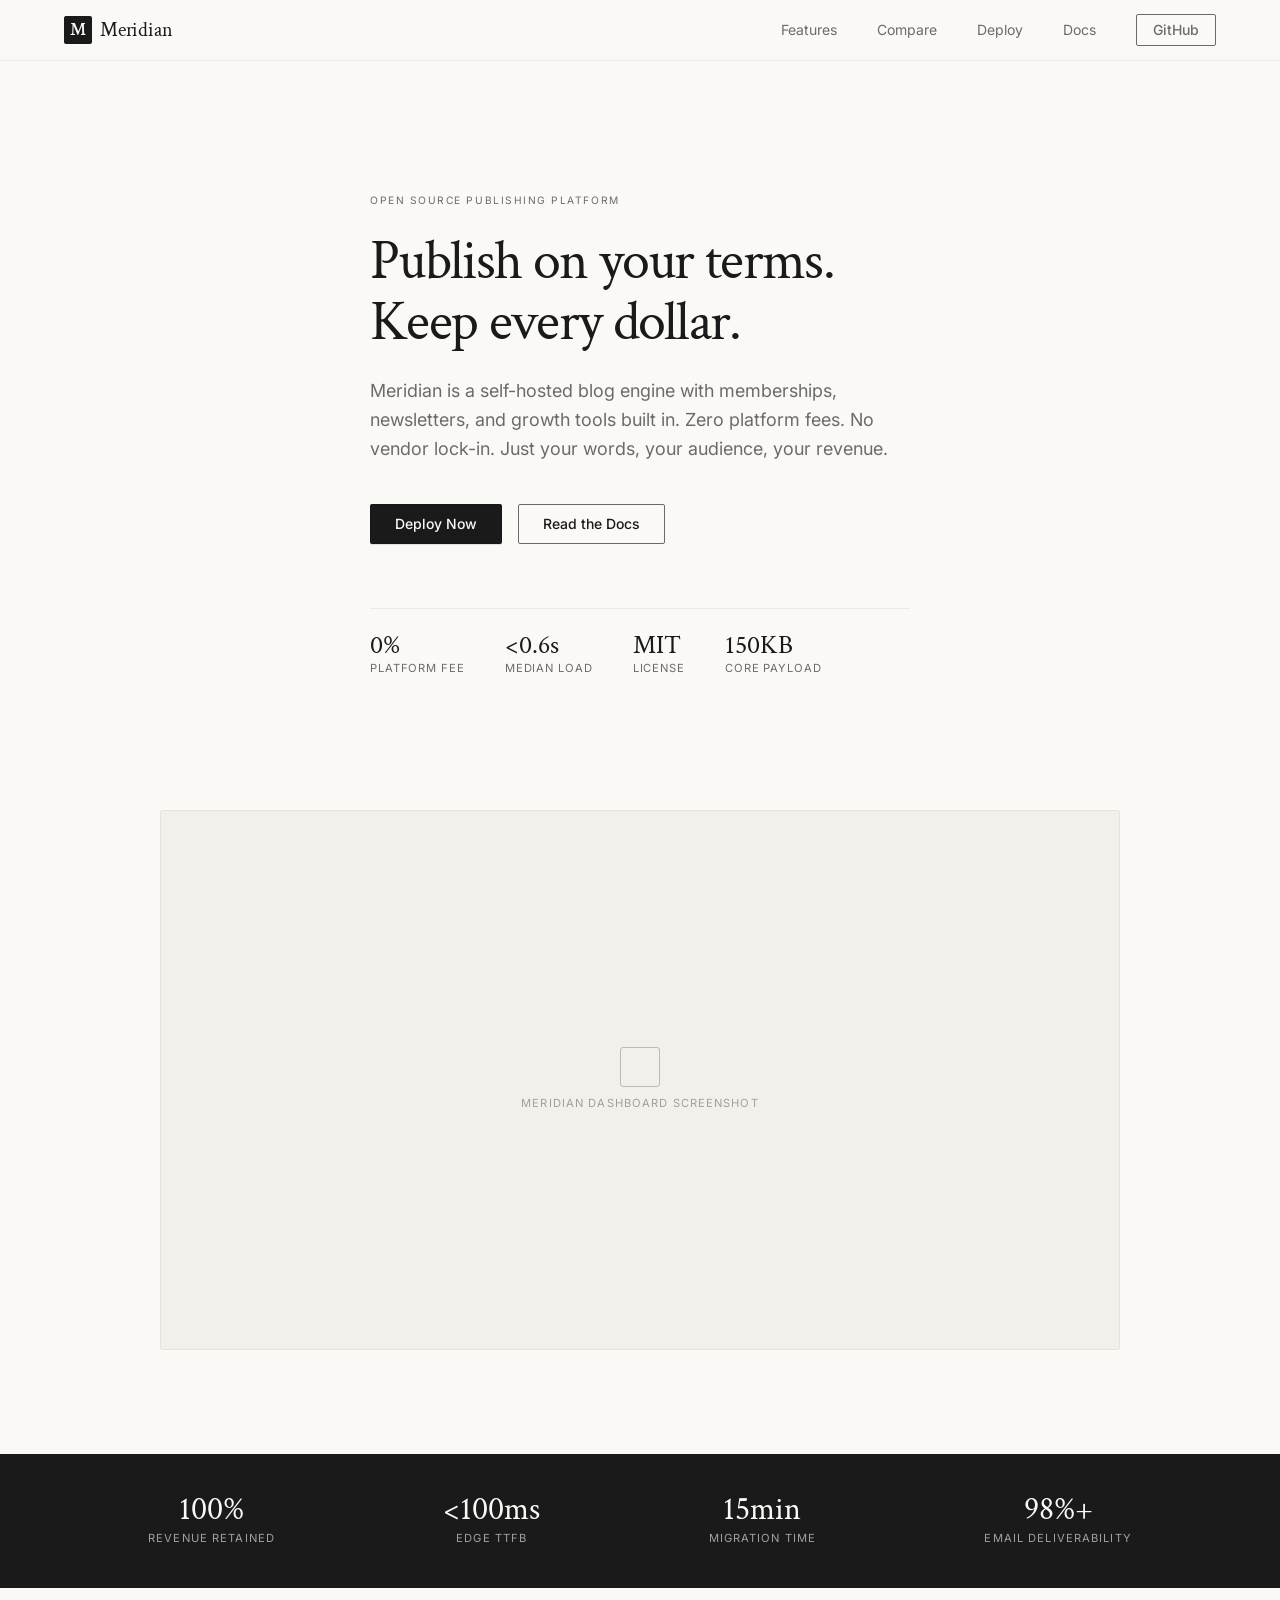
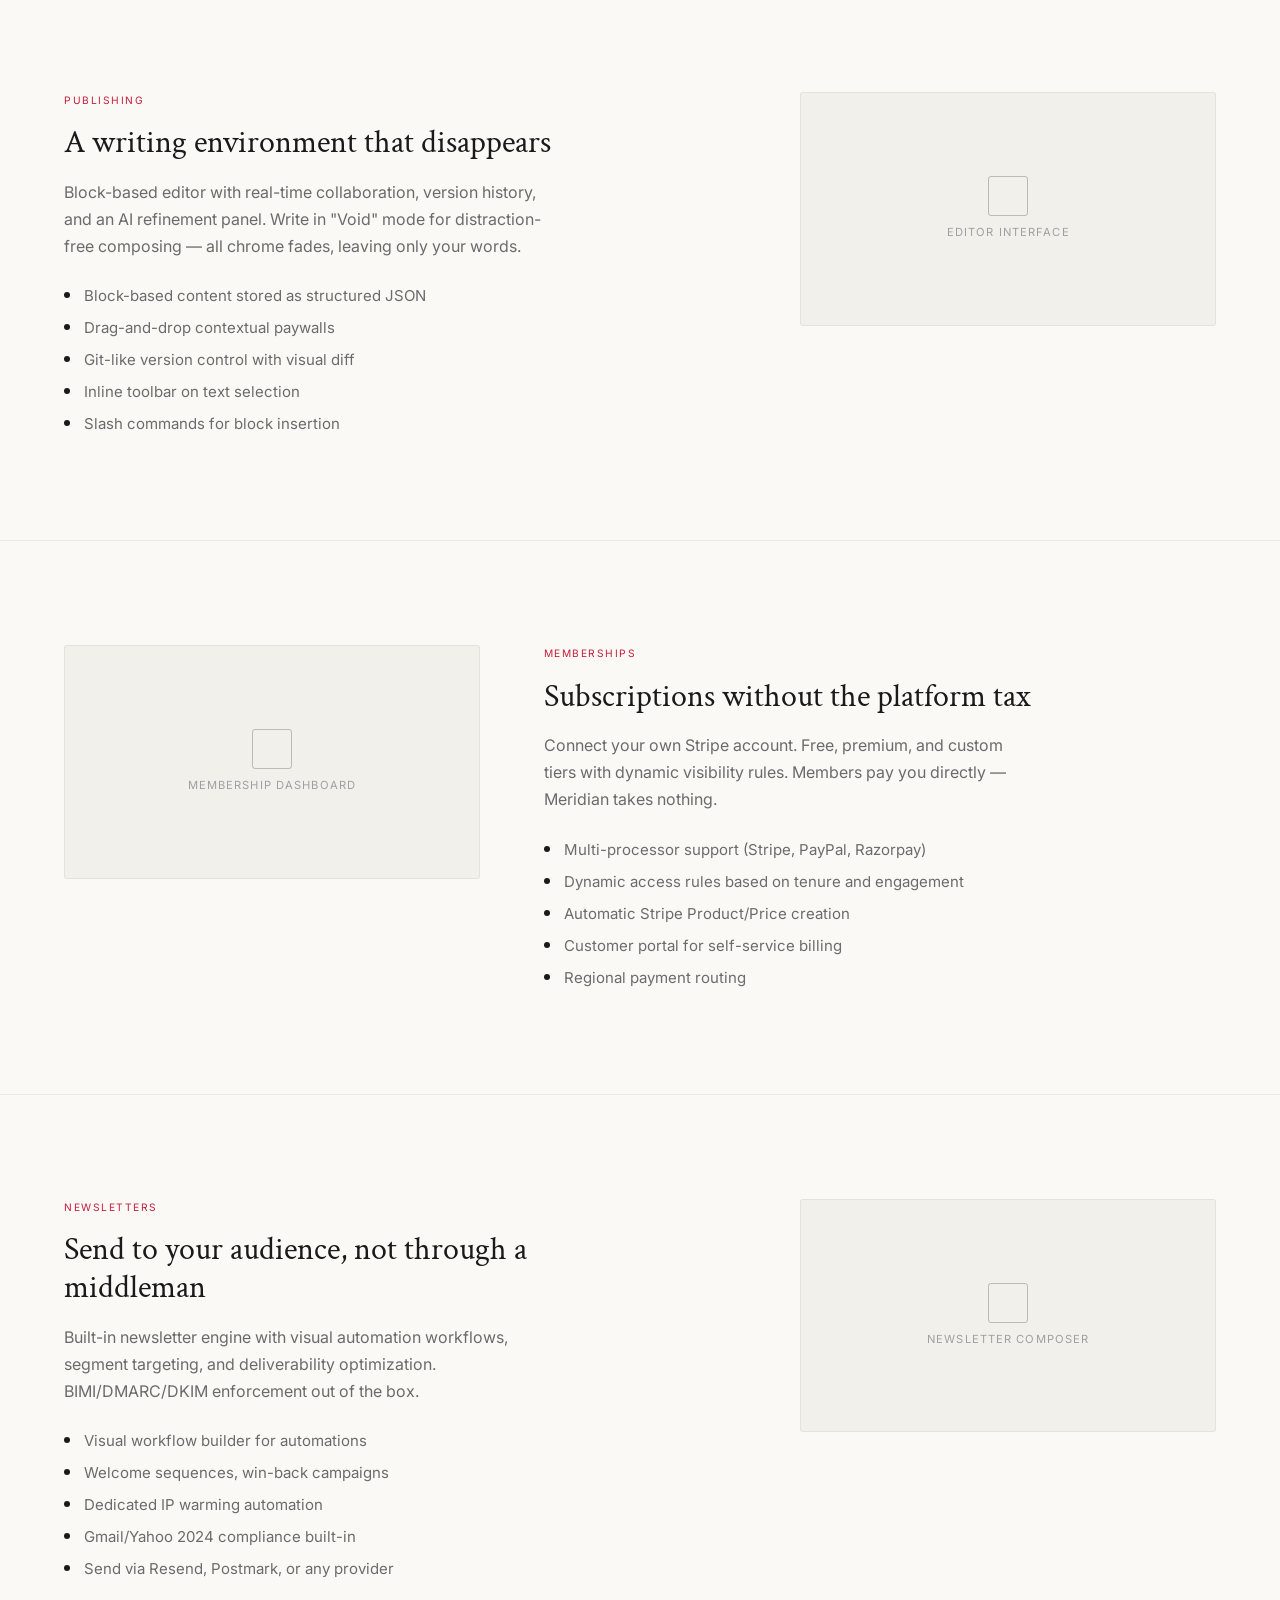
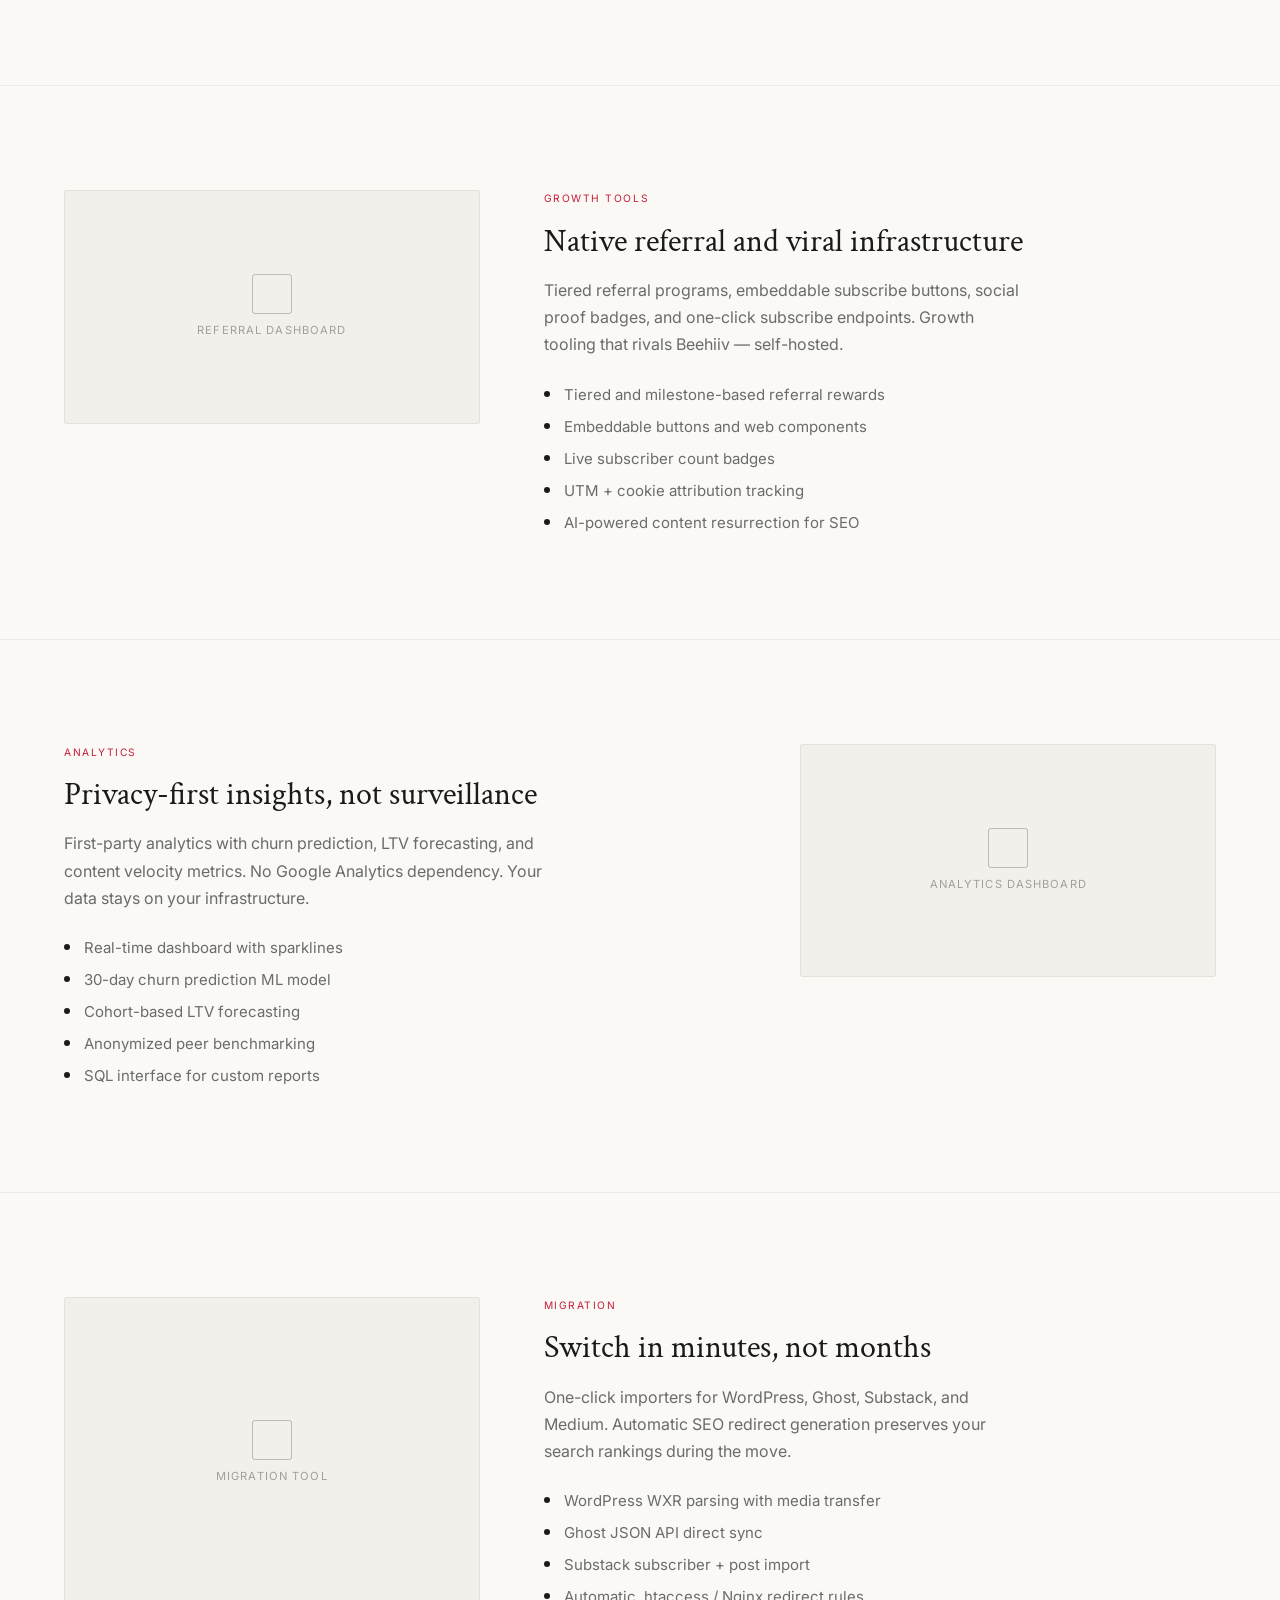
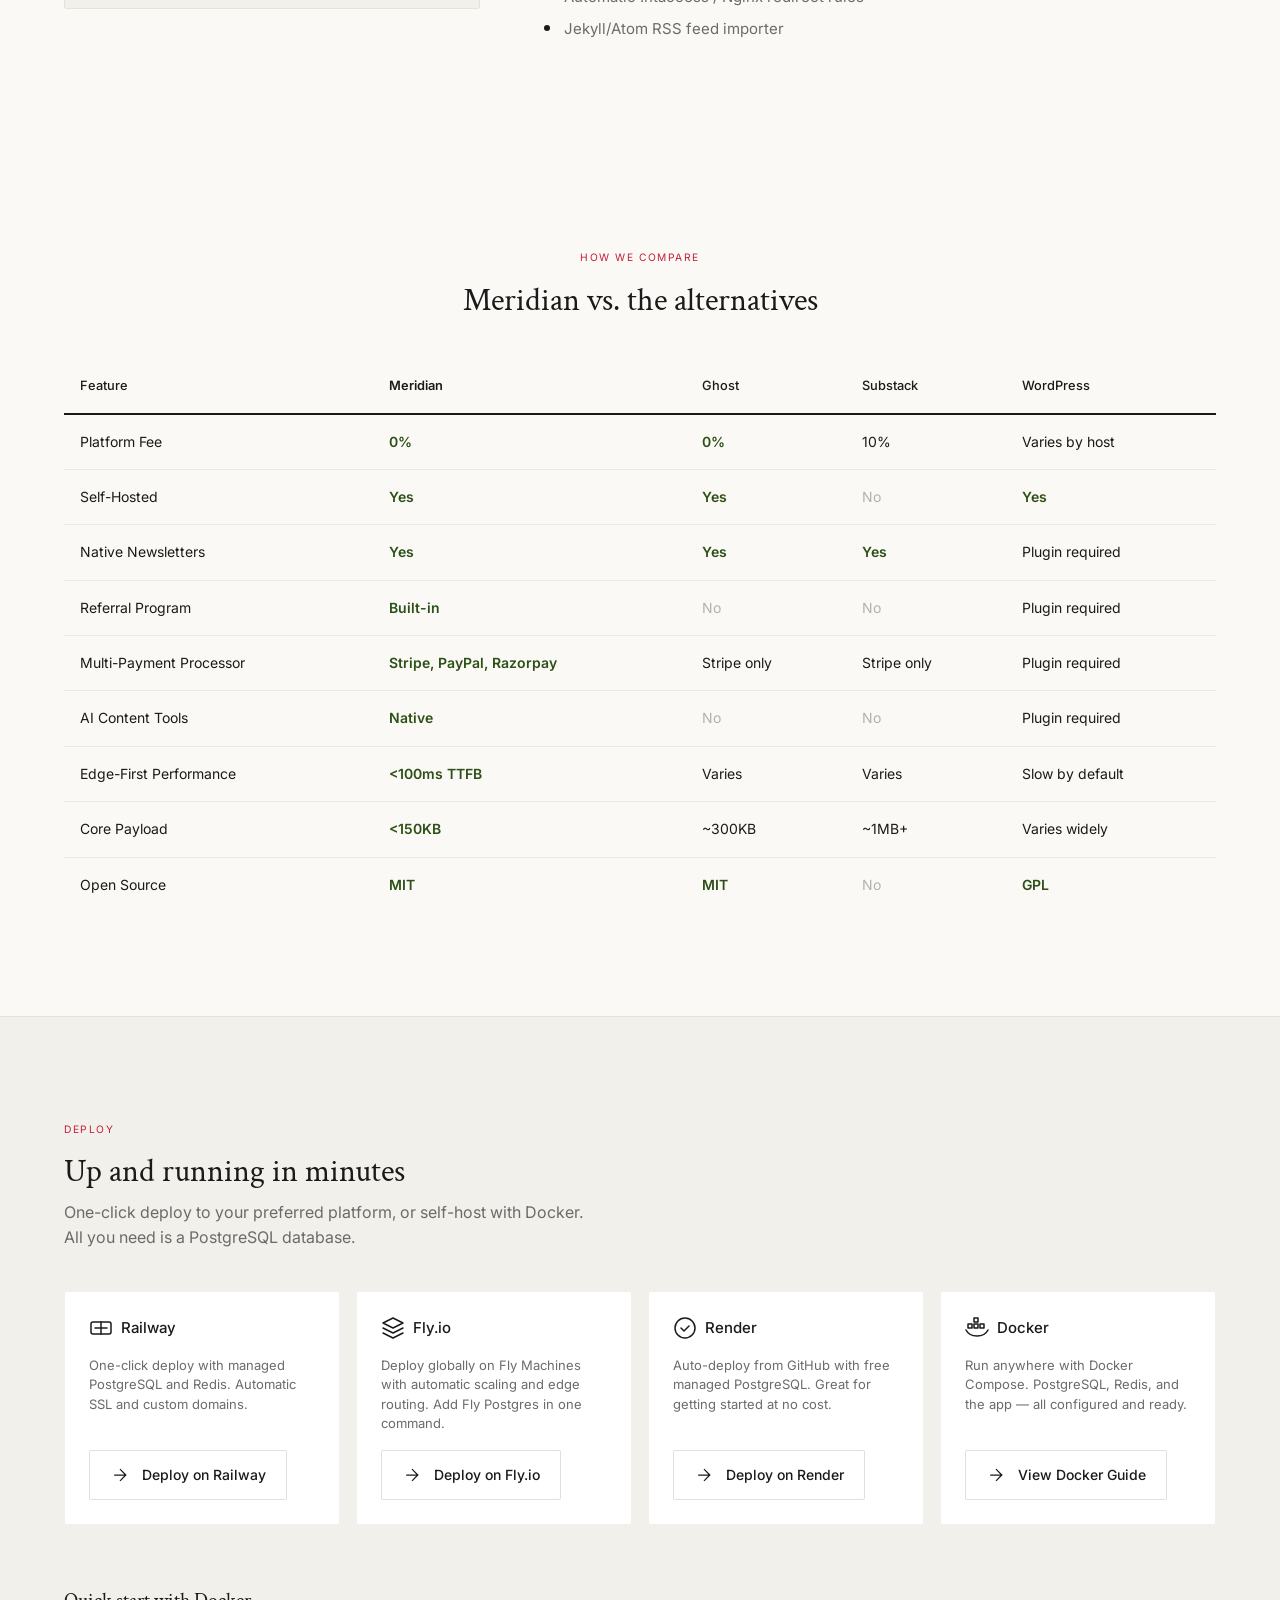
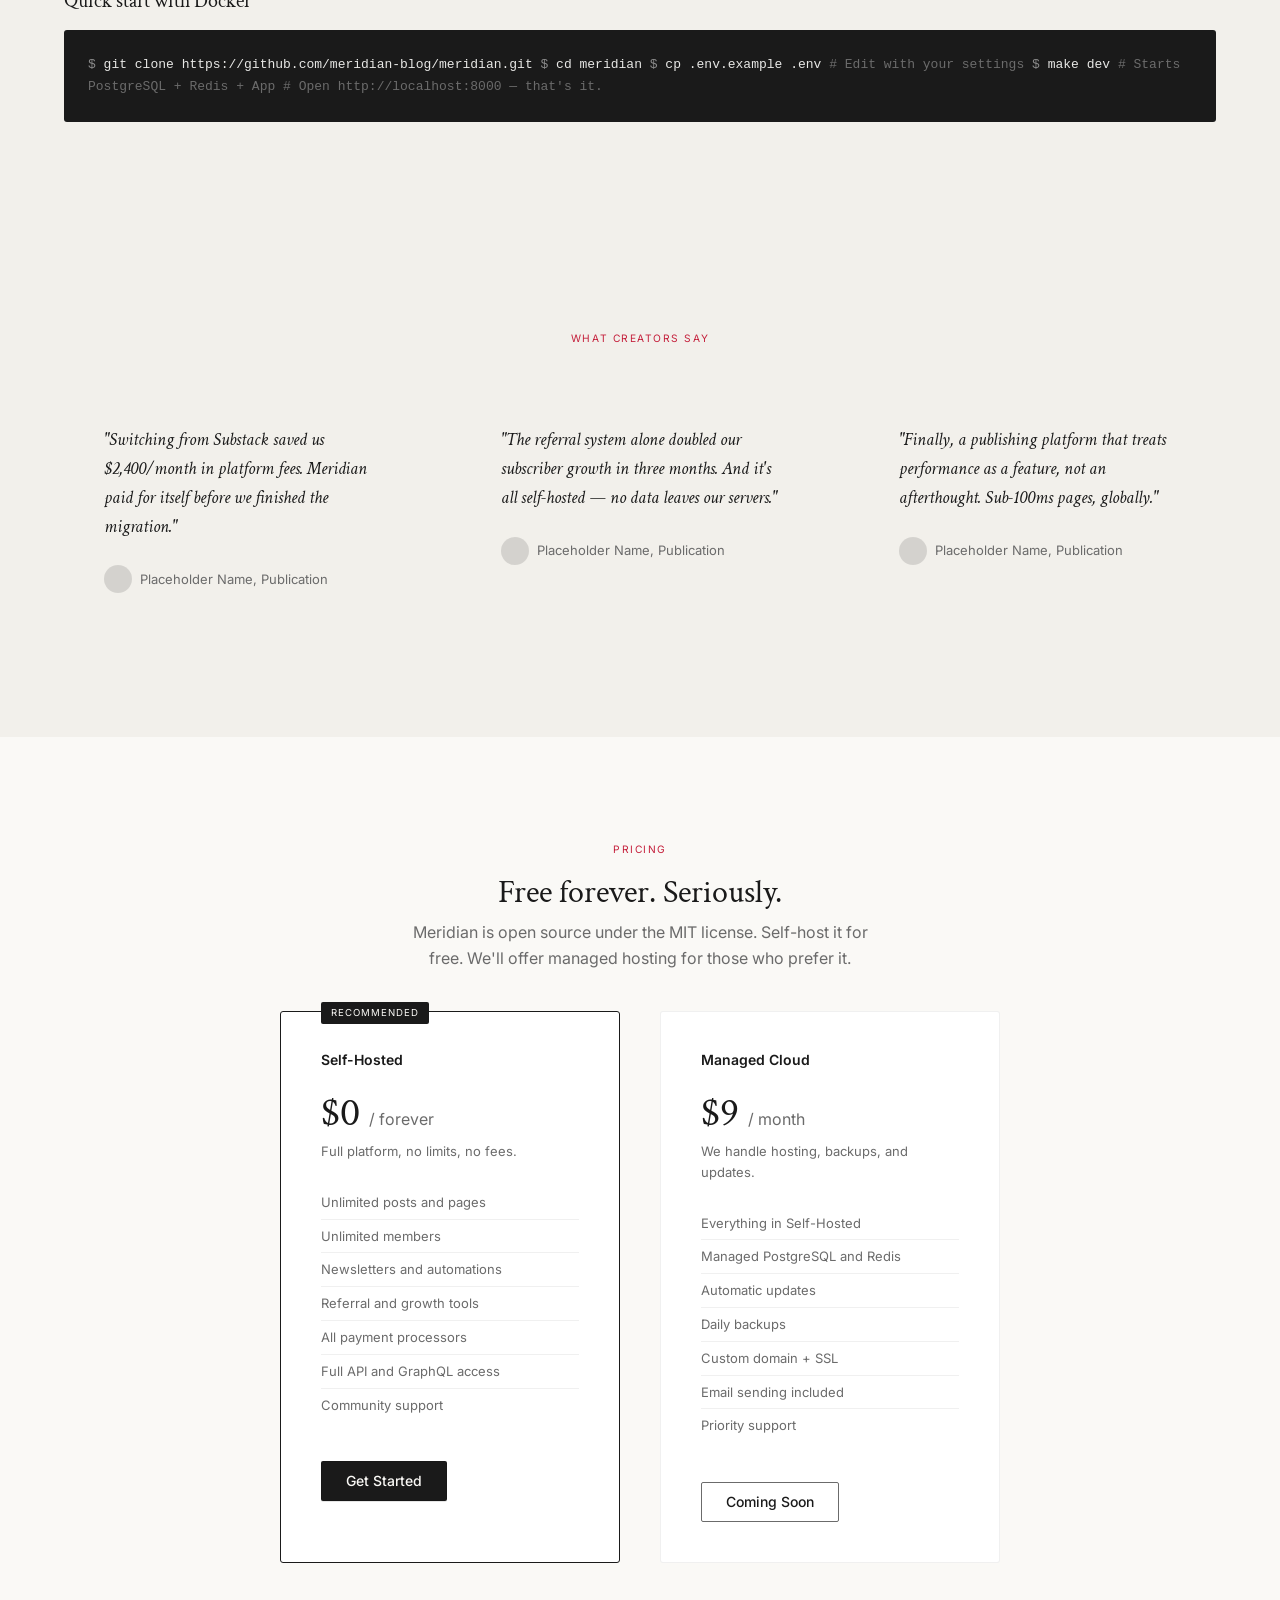
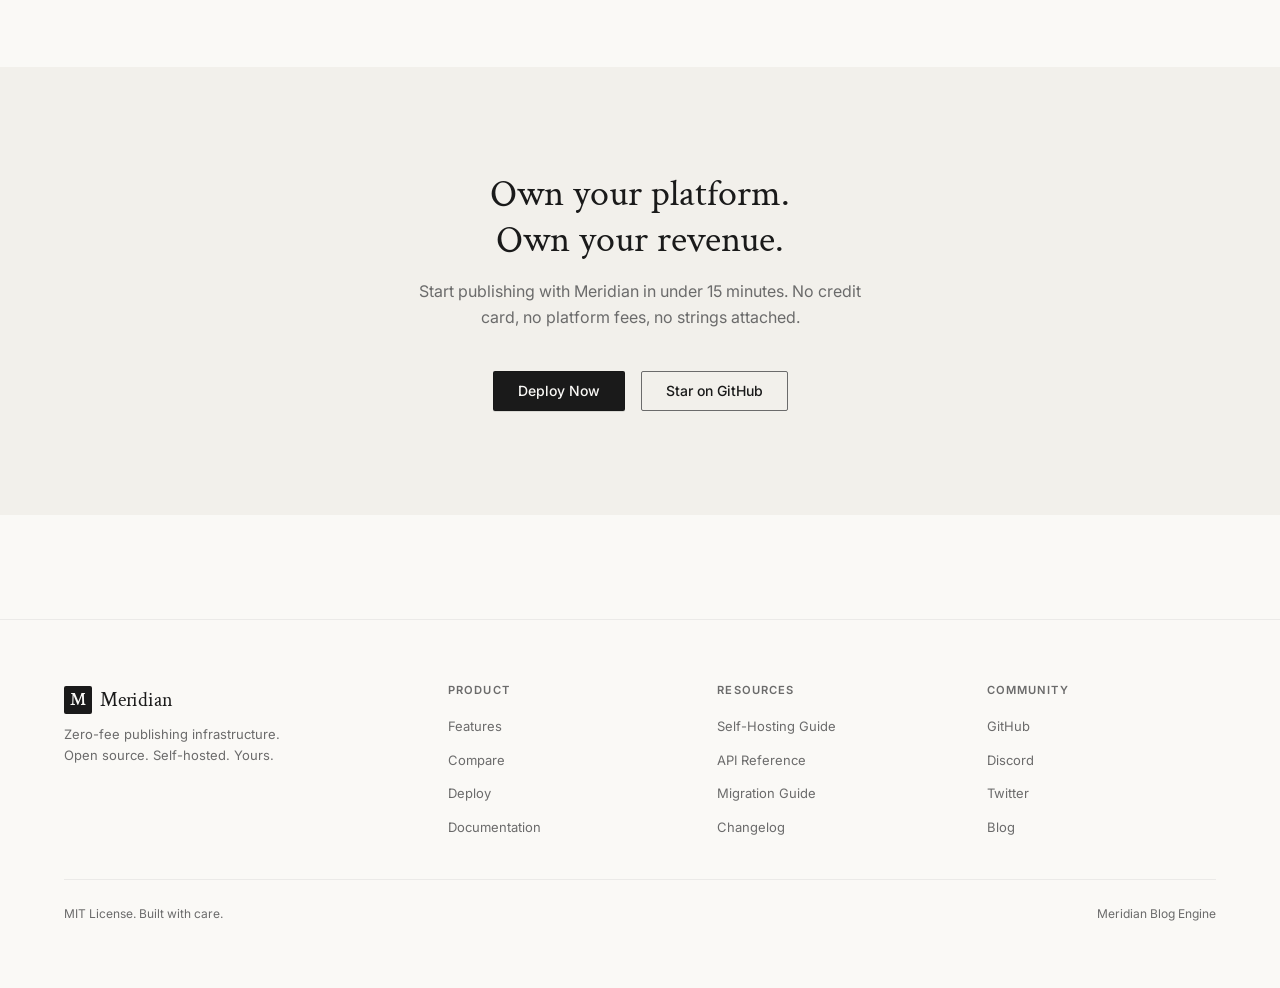
==== index.html @ 90ebc2e5 "Initial commit — Meridian website Landing page, feature showcase, deploy buttons, comparison table, " ====
<!DOCTYPE html>
<html lang="en">
<head>
  <meta charset="UTF-8">
  <meta name="viewport" content="width=device-width, initial-scale=1.0">
  <title>Meridian — Zero-Fee Publishing Platform</title>
  <meta name="description" content="Self-hosted, zero-platform-fee publishing infrastructure. Own your content, own your audience, keep 100% of your revenue.">

  <!-- Fonts -->
  <link rel="preconnect" href="https://fonts.googleapis.com">
  <link rel="preconnect" href="https://fonts.gstatic.com" crossorigin>
  <link href="https://fonts.googleapis.com/css2?family=Crimson+Text:ital,wght@0,400;0,600;1,400&family=Inter:wght@400;500;600&display=swap" rel="stylesheet">

  <link rel="stylesheet" href="style.css">

  <!-- Favicon -->
  <link rel="icon" href="favicon.svg" type="image/svg+xml">
</head>
<body>

  <!-- ===== Navigation ===== -->
  <nav class="nav" role="navigation" aria-label="Main navigation">
    <div class="nav-inner">
      <a href="index.html" class="nav-logo"><span class="nav-logo-mark">M</span> Meridian</a>
      <ul class="nav-links" id="navLinks">
        <li><a href="#features">Features</a></li>
        <li><a href="#comparison">Compare</a></li>
        <li><a href="#deploy">Deploy</a></li>
        <li><a href="docs.html">Docs</a></li>
        <li><a href="https://github.com/meridian-blog/meridian" class="btn btn-secondary" style="padding:8px 16px;">GitHub</a></li>
      </ul>
      <button class="nav-mobile-toggle" id="mobileToggle" aria-label="Toggle menu">
        <span></span>
        <span></span>
        <span></span>
      </button>
    </div>
  </nav>

  <!-- ===== Hero ===== -->
  <section class="hero">
    <div class="container">
      <div class="hero-content">
        <p class="hero-label">Open Source Publishing Platform</p>
        <h1 class="hero-title">Publish on your terms.<br>Keep every dollar.</h1>
        <p class="hero-subtitle">
          Meridian is a self-hosted blog engine with memberships, newsletters, and growth tools built in. Zero platform fees. No vendor lock-in. Just your words, your audience, your revenue.
        </p>
        <div class="hero-actions">
          <a href="#deploy" class="btn btn-primary">Deploy Now</a>
          <a href="docs.html" class="btn btn-secondary">Read the Docs</a>
        </div>
        <div class="hero-meta">
          <div class="hero-meta-item">
            <span class="hero-meta-value">0%</span>
            <span class="hero-meta-label">Platform Fee</span>
          </div>
          <div class="hero-meta-item">
            <span class="hero-meta-value">&lt;0.6s</span>
            <span class="hero-meta-label">Median Load</span>
          </div>
          <div class="hero-meta-item">
            <span class="hero-meta-value">MIT</span>
            <span class="hero-meta-label">License</span>
          </div>
          <div class="hero-meta-item">
            <span class="hero-meta-value">150KB</span>
            <span class="hero-meta-label">Core Payload</span>
          </div>
        </div>
      </div>
    </div>
  </section>

  <!-- ===== Screenshot / Preview ===== -->
  <section class="section" style="padding-top:0;">
    <div class="container">
      <div class="image-placeholder" data-label="Meridian Dashboard Screenshot" style="max-width:960px;margin:0 auto;aspect-ratio:16/9;border-radius:3px;"></div>
    </div>
  </section>

  <!-- ===== Stats Bar ===== -->
  <section class="stats-bar">
    <div class="container">
      <div class="stats-grid">
        <div class="stat-item">
          <span class="stat-value">100%</span>
          <span class="stat-label">Revenue Retained</span>
        </div>
        <div class="stat-item">
          <span class="stat-value">&lt;100ms</span>
          <span class="stat-label">Edge TTFB</span>
        </div>
        <div class="stat-item">
          <span class="stat-value">15min</span>
          <span class="stat-label">Migration Time</span>
        </div>
        <div class="stat-item">
          <span class="stat-value">98%+</span>
          <span class="stat-label">Email Deliverability</span>
        </div>
      </div>
    </div>
  </section>

  <!-- ===== Features ===== -->
  <section id="features">

    <!-- Feature 1: Publishing -->
    <div class="feature-block">
      <div class="container grid-golden">
        <div>
          <p class="feature-label">Publishing</p>
          <h2 class="feature-title">A writing environment that disappears</h2>
          <p class="feature-desc">
            Block-based editor with real-time collaboration, version history, and an AI refinement panel. Write in "Void" mode for distraction-free composing — all chrome fades, leaving only your words.
          </p>
          <ul class="feature-list">
            <li>Block-based content stored as structured JSON</li>
            <li>Drag-and-drop contextual paywalls</li>
            <li>Git-like version control with visual diff</li>
            <li>Inline toolbar on text selection</li>
            <li>Slash commands for block insertion</li>
          </ul>
        </div>
        <div class="image-placeholder" data-label="Editor Interface"></div>
      </div>
    </div>

    <!-- Feature 2: Memberships -->
    <div class="feature-block">
      <div class="container grid-golden-reverse">
        <div class="image-placeholder" data-label="Membership Dashboard"></div>
        <div>
          <p class="feature-label">Memberships</p>
          <h2 class="feature-title">Subscriptions without the platform tax</h2>
          <p class="feature-desc">
            Connect your own Stripe account. Free, premium, and custom tiers with dynamic visibility rules. Members pay you directly — Meridian takes nothing.
          </p>
          <ul class="feature-list">
            <li>Multi-processor support (Stripe, PayPal, Razorpay)</li>
            <li>Dynamic access rules based on tenure and engagement</li>
            <li>Automatic Stripe Product/Price creation</li>
            <li>Customer portal for self-service billing</li>
            <li>Regional payment routing</li>
          </ul>
        </div>
      </div>
    </div>

    <!-- Feature 3: Newsletters -->
    <div class="feature-block">
      <div class="container grid-golden">
        <div>
          <p class="feature-label">Newsletters</p>
          <h2 class="feature-title">Send to your audience, not through a middleman</h2>
          <p class="feature-desc">
            Built-in newsletter engine with visual automation workflows, segment targeting, and deliverability optimization. BIMI/DMARC/DKIM enforcement out of the box.
          </p>
          <ul class="feature-list">
            <li>Visual workflow builder for automations</li>
            <li>Welcome sequences, win-back campaigns</li>
            <li>Dedicated IP warming automation</li>
            <li>Gmail/Yahoo 2024 compliance built-in</li>
            <li>Send via Resend, Postmark, or any provider</li>
          </ul>
        </div>
        <div class="image-placeholder" data-label="Newsletter Composer"></div>
      </div>
    </div>

    <!-- Feature 4: Growth -->
    <div class="feature-block">
      <div class="container grid-golden-reverse">
        <div class="image-placeholder" data-label="Referral Dashboard"></div>
        <div>
          <p class="feature-label">Growth Tools</p>
          <h2 class="feature-title">Native referral and viral infrastructure</h2>
          <p class="feature-desc">
            Tiered referral programs, embeddable subscribe buttons, social proof badges, and one-click subscribe endpoints. Growth tooling that rivals Beehiiv — self-hosted.
          </p>
          <ul class="feature-list">
            <li>Tiered and milestone-based referral rewards</li>
            <li>Embeddable buttons and web components</li>
            <li>Live subscriber count badges</li>
            <li>UTM + cookie attribution tracking</li>
            <li>AI-powered content resurrection for SEO</li>
          </ul>
        </div>
      </div>
    </div>

    <!-- Feature 5: Analytics -->
    <div class="feature-block">
      <div class="container grid-golden">
        <div>
          <p class="feature-label">Analytics</p>
          <h2 class="feature-title">Privacy-first insights, not surveillance</h2>
          <p class="feature-desc">
            First-party analytics with churn prediction, LTV forecasting, and content velocity metrics. No Google Analytics dependency. Your data stays on your infrastructure.
          </p>
          <ul class="feature-list">
            <li>Real-time dashboard with sparklines</li>
            <li>30-day churn prediction ML model</li>
            <li>Cohort-based LTV forecasting</li>
            <li>Anonymized peer benchmarking</li>
            <li>SQL interface for custom reports</li>
          </ul>
        </div>
        <div class="image-placeholder" data-label="Analytics Dashboard"></div>
      </div>
    </div>

    <!-- Feature 6: Migration -->
    <div class="feature-block">
      <div class="container grid-golden-reverse">
        <div class="image-placeholder image-placeholder-4-3" data-label="Migration Tool"></div>
        <div>
          <p class="feature-label">Migration</p>
          <h2 class="feature-title">Switch in minutes, not months</h2>
          <p class="feature-desc">
            One-click importers for WordPress, Ghost, Substack, and Medium. Automatic SEO redirect generation preserves your search rankings during the move.
          </p>
          <ul class="feature-list">
            <li>WordPress WXR parsing with media transfer</li>
            <li>Ghost JSON API direct sync</li>
            <li>Substack subscriber + post import</li>
            <li>Automatic .htaccess / Nginx redirect rules</li>
            <li>Jekyll/Atom RSS feed importer</li>
          </ul>
        </div>
      </div>
    </div>
  </section>

  <!-- ===== Comparison ===== -->
  <section id="comparison" class="section">
    <div class="container">
      <p class="feature-label" style="text-align:center;">How we compare</p>
      <h2 style="text-align:center;font-size:clamp(1.6rem,3vw,2rem);margin-bottom:var(--space-lg);">Meridian vs. the alternatives</h2>

      <div style="overflow-x:auto;">
        <table class="comparison-table">
          <thead>
            <tr>
              <th>Feature</th>
              <th class="highlight">Meridian</th>
              <th>Ghost</th>
              <th>Substack</th>
              <th>WordPress</th>
            </tr>
          </thead>
          <tbody>
            <tr>
              <td>Platform Fee</td>
              <td class="highlight"><span class="check">0%</span></td>
              <td><span class="check">0%</span></td>
              <td>10%</td>
              <td>Varies by host</td>
            </tr>
            <tr>
              <td>Self-Hosted</td>
              <td class="highlight"><span class="check">Yes</span></td>
              <td><span class="check">Yes</span></td>
              <td><span class="cross">No</span></td>
              <td><span class="check">Yes</span></td>
            </tr>
            <tr>
              <td>Native Newsletters</td>
              <td class="highlight"><span class="check">Yes</span></td>
              <td><span class="check">Yes</span></td>
              <td><span class="check">Yes</span></td>
              <td>Plugin required</td>
            </tr>
            <tr>
              <td>Referral Program</td>
              <td class="highlight"><span class="check">Built-in</span></td>
              <td><span class="cross">No</span></td>
              <td><span class="cross">No</span></td>
              <td>Plugin required</td>
            </tr>
            <tr>
              <td>Multi-Payment Processor</td>
              <td class="highlight"><span class="check">Stripe, PayPal, Razorpay</span></td>
              <td>Stripe only</td>
              <td>Stripe only</td>
              <td>Plugin required</td>
            </tr>
            <tr>
              <td>AI Content Tools</td>
              <td class="highlight"><span class="check">Native</span></td>
              <td><span class="cross">No</span></td>
              <td><span class="cross">No</span></td>
              <td>Plugin required</td>
            </tr>
            <tr>
              <td>Edge-First Performance</td>
              <td class="highlight"><span class="check">&lt;100ms TTFB</span></td>
              <td>Varies</td>
              <td>Varies</td>
              <td>Slow by default</td>
            </tr>
            <tr>
              <td>Core Payload</td>
              <td class="highlight"><span class="check">&lt;150KB</span></td>
              <td>~300KB</td>
              <td>~1MB+</td>
              <td>Varies widely</td>
            </tr>
            <tr>
              <td>Open Source</td>
              <td class="highlight"><span class="check">MIT</span></td>
              <td><span class="check">MIT</span></td>
              <td><span class="cross">No</span></td>
              <td><span class="check">GPL</span></td>
            </tr>
          </tbody>
        </table>
      </div>
    </div>
  </section>

  <!-- ===== Deploy ===== -->
  <section id="deploy" class="section" style="background:var(--bg-secondary);">
    <div class="container">
      <p class="feature-label">Deploy</p>
      <h2 style="font-size:clamp(1.6rem,3vw,2rem);margin-bottom:var(--space-sm);">Up and running in minutes</h2>
      <p style="color:var(--text-secondary);max-width:540px;margin-bottom:var(--space-base);">
        One-click deploy to your preferred platform, or self-host with Docker. All you need is a PostgreSQL database.
      </p>

      <div class="deploy-grid">
        <!-- Railway -->
        <div class="deploy-card">
          <div class="deploy-card-header">
            <svg viewBox="0 0 24 24" fill="none" stroke="currentColor" stroke-width="1.5" stroke-linecap="round" stroke-linejoin="round">
              <rect x="2" y="6" width="20" height="12" rx="2"/>
              <path d="M6 12h12"/>
              <path d="M12 6v12"/>
            </svg>
            <span>Railway</span>
          </div>
          <p>One-click deploy with managed PostgreSQL and Redis. Automatic SSL and custom domains.</p>
          <a href="#" class="btn btn-deploy">
            <svg viewBox="0 0 24 24" fill="none" stroke="currentColor" stroke-width="1.5"><path d="M5 12h14M12 5l7 7-7 7"/></svg>
            Deploy on Railway
          </a>
        </div>

        <!-- Fly.io -->
        <div class="deploy-card">
          <div class="deploy-card-header">
            <svg viewBox="0 0 24 24" fill="none" stroke="currentColor" stroke-width="1.5" stroke-linecap="round" stroke-linejoin="round">
              <path d="M12 2L2 7l10 5 10-5-10-5z"/>
              <path d="M2 17l10 5 10-5"/>
              <path d="M2 12l10 5 10-5"/>
            </svg>
            <span>Fly.io</span>
          </div>
          <p>Deploy globally on Fly Machines with automatic scaling and edge routing. Add Fly Postgres in one command.</p>
          <a href="#" class="btn btn-deploy">
            <svg viewBox="0 0 24 24" fill="none" stroke="currentColor" stroke-width="1.5"><path d="M5 12h14M12 5l7 7-7 7"/></svg>
            Deploy on Fly.io
          </a>
        </div>

        <!-- Render -->
        <div class="deploy-card">
          <div class="deploy-card-header">
            <svg viewBox="0 0 24 24" fill="none" stroke="currentColor" stroke-width="1.5" stroke-linecap="round" stroke-linejoin="round">
              <circle cx="12" cy="12" r="10"/>
              <path d="M8 12l3 3 5-5"/>
            </svg>
            <span>Render</span>
          </div>
          <p>Auto-deploy from GitHub with free managed PostgreSQL. Great for getting started at no cost.</p>
          <a href="#" class="btn btn-deploy">
            <svg viewBox="0 0 24 24" fill="none" stroke="currentColor" stroke-width="1.5"><path d="M5 12h14M12 5l7 7-7 7"/></svg>
            Deploy on Render
          </a>
        </div>

        <!-- Docker -->
        <div class="deploy-card">
          <div class="deploy-card-header">
            <svg viewBox="0 0 24 24" fill="none" stroke="currentColor" stroke-width="1.5" stroke-linecap="round" stroke-linejoin="round">
              <rect x="3" y="8" width="4" height="4"/>
              <rect x="9" y="8" width="4" height="4"/>
              <rect x="15" y="8" width="4" height="4"/>
              <rect x="9" y="2" width="4" height="4"/>
              <path d="M1 14c2 4 6 6 11 6s9-2 11-6"/>
            </svg>
            <span>Docker</span>
          </div>
          <p>Run anywhere with Docker Compose. PostgreSQL, Redis, and the app — all configured and ready.</p>
          <a href="docs.html#docker" class="btn btn-deploy">
            <svg viewBox="0 0 24 24" fill="none" stroke="currentColor" stroke-width="1.5"><path d="M5 12h14M12 5l7 7-7 7"/></svg>
            View Docker Guide
          </a>
        </div>
      </div>

      <!-- Quick Start Code -->
      <div style="margin-top:var(--space-xl);">
        <h3 style="margin-bottom:var(--space-base);">Quick start with Docker</h3>
        <div class="code-block">
<span class="prompt">$</span> git clone https://github.com/meridian-blog/meridian.git
<span class="prompt">$</span> cd meridian
<span class="prompt">$</span> cp .env.example .env   <span class="comment"># Edit with your settings</span>
<span class="prompt">$</span> make dev               <span class="comment"># Starts PostgreSQL + Redis + App</span>

<span class="comment"># Open http://localhost:8000 — that's it.</span>
        </div>
      </div>
    </div>
  </section>

  <!-- ===== Testimonials (Placeholder) ===== -->
  <section class="testimonial">
    <div class="container">
      <p class="feature-label" style="text-align:center;margin-bottom:var(--space-lg);">What creators say</p>
      <div class="testimonial-grid">
        <div class="testimonial-card">
          <blockquote>"Switching from Substack saved us $2,400/month in platform fees. Meridian paid for itself before we finished the migration."</blockquote>
          <cite>
            <div class="cite-avatar"></div>
            <span>Placeholder Name, Publication</span>
          </cite>
        </div>
        <div class="testimonial-card">
          <blockquote>"The referral system alone doubled our subscriber growth in three months. And it's all self-hosted — no data leaves our servers."</blockquote>
          <cite>
            <div class="cite-avatar"></div>
            <span>Placeholder Name, Publication</span>
          </cite>
        </div>
        <div class="testimonial-card">
          <blockquote>"Finally, a publishing platform that treats performance as a feature, not an afterthought. Sub-100ms pages, globally."</blockquote>
          <cite>
            <div class="cite-avatar"></div>
            <span>Placeholder Name, Publication</span>
          </cite>
        </div>
      </div>
    </div>
  </section>

  <!-- ===== Pricing (Self-Hosted = Free) ===== -->
  <section class="section">
    <div class="container">
      <p class="feature-label" style="text-align:center;">Pricing</p>
      <h2 style="text-align:center;font-size:clamp(1.6rem,3vw,2rem);margin-bottom:var(--space-sm);">Free forever. Seriously.</h2>
      <p style="text-align:center;color:var(--text-secondary);max-width:480px;margin:0 auto;">
        Meridian is open source under the MIT license. Self-host it for free. We'll offer managed hosting for those who prefer it.
      </p>

      <div class="pricing-grid">
        <div class="pricing-card featured">
          <h3>Self-Hosted</h3>
          <div class="pricing-price">$0 <span>/ forever</span></div>
          <p class="pricing-desc">Full platform, no limits, no fees.</p>
          <ul class="pricing-features">
            <li>Unlimited posts and pages</li>
            <li>Unlimited members</li>
            <li>Newsletters and automations</li>
            <li>Referral and growth tools</li>
            <li>All payment processors</li>
            <li>Full API and GraphQL access</li>
            <li>Community support</li>
          </ul>
          <a href="docs.html" class="btn btn-primary">Get Started</a>
        </div>
        <div class="pricing-card">
          <h3>Managed Cloud</h3>
          <div class="pricing-price">$9 <span>/ month</span></div>
          <p class="pricing-desc">We handle hosting, backups, and updates.</p>
          <ul class="pricing-features">
            <li>Everything in Self-Hosted</li>
            <li>Managed PostgreSQL and Redis</li>
            <li>Automatic updates</li>
            <li>Daily backups</li>
            <li>Custom domain + SSL</li>
            <li>Email sending included</li>
            <li>Priority support</li>
          </ul>
          <a href="#" class="btn btn-secondary">Coming Soon</a>
        </div>
      </div>
    </div>
  </section>

  <!-- ===== CTA ===== -->
  <section class="cta-section" style="background:var(--bg-secondary);">
    <div class="container">
      <h2>Own your platform.<br>Own your revenue.</h2>
      <p>Start publishing with Meridian in under 15 minutes. No credit card, no platform fees, no strings attached.</p>
      <div style="display:flex;gap:var(--space-base);justify-content:center;flex-wrap:wrap;">
        <a href="#deploy" class="btn btn-primary">Deploy Now</a>
        <a href="https://github.com/meridian-blog/meridian" class="btn btn-secondary">Star on GitHub</a>
      </div>
    </div>
  </section>

  <!-- ===== Footer ===== -->
  <footer class="footer">
    <div class="container">
      <div class="footer-inner">
        <div class="footer-brand">
          <a href="index.html" class="nav-logo"><span class="nav-logo-mark">M</span> Meridian</a>
          <p>Zero-fee publishing infrastructure.<br>Open source. Self-hosted. Yours.</p>
        </div>
        <div class="footer-col">
          <h4>Product</h4>
          <ul>
            <li><a href="#features">Features</a></li>
            <li><a href="#comparison">Compare</a></li>
            <li><a href="#deploy">Deploy</a></li>
            <li><a href="docs.html">Documentation</a></li>
          </ul>
        </div>
        <div class="footer-col">
          <h4>Resources</h4>
          <ul>
            <li><a href="docs.html">Self-Hosting Guide</a></li>
            <li><a href="docs.html#api">API Reference</a></li>
            <li><a href="docs.html#migration">Migration Guide</a></li>
            <li><a href="#">Changelog</a></li>
          </ul>
        </div>
        <div class="footer-col">
          <h4>Community</h4>
          <ul>
            <li><a href="https://github.com/meridian-blog/meridian">GitHub</a></li>
            <li><a href="#">Discord</a></li>
            <li><a href="#">Twitter</a></li>
            <li><a href="#">Blog</a></li>
          </ul>
        </div>
      </div>
      <div class="footer-bottom">
        <span>MIT License. Built with care.</span>
        <span>Meridian Blog Engine</span>
      </div>
    </div>
  </footer>

  <!-- Mobile nav toggle -->
  <script>
    document.getElementById('mobileToggle').addEventListener('click', function () {
      document.getElementById('navLinks').classList.toggle('open');
    });

    // Close mobile nav on link click
    document.querySelectorAll('.nav-links a').forEach(function (link) {
      link.addEventListener('click', function () {
        document.getElementById('navLinks').classList.remove('open');
      });
    });
  </script>

</body>
</html>
---- style.css ----
/* ==========================================================================
   Meridian Website — "Warm Brutalism" Design System
   Colors: Ink & Parchment palette from design spec
   Grid: Offset golden ratio (61.8% / 38.2%)
   Typography: Crimson Text (serif) + Inter (sans)
   ========================================================================== */

/* --- Reset & Base --- */
*,
*::before,
*::after {
  margin: 0;
  padding: 0;
  box-sizing: border-box;
}

:root {
  /* Day Mode — Ink & Parchment */
  --bg-primary: #FAF9F6;
  --bg-secondary: #F2F0EB;
  --surface: #FFFFFF;
  --text-primary: #1A1A1A;
  --text-secondary: #6B6B6B;
  --accent: #C41E3A;
  --success: #2D5016;
  --border-light: rgba(0, 0, 0, 0.06);
  --border-medium: rgba(0, 0, 0, 0.12);

  /* Spacing — 4px baseline */
  --space-micro: 4px;
  --space-sm: 8px;
  --space-base: 16px;
  --space-md: 24px;
  --space-lg: 40px;
  --space-xl: 64px;
  --space-xxl: 104px;

  /* Typography */
  --font-serif: 'Crimson Text', Georgia, serif;
  --font-sans: 'Inter', -apple-system, system-ui, sans-serif;
  --font-mono: 'SF Mono', 'Fira Code', monospace;
}

html {
  font-size: 16px;
  scroll-behavior: smooth;
  -webkit-font-smoothing: antialiased;
  -moz-osx-font-smoothing: grayscale;
}

body {
  font-family: var(--font-sans);
  color: var(--text-primary);
  background: var(--bg-primary);
  line-height: 1.6;
}

a {
  color: inherit;
  text-decoration: none;
}

img {
  max-width: 100%;
  display: block;
}

/* --- Typography --- */
h1, h2, h3, h4 {
  font-family: var(--font-serif);
  font-weight: 400;
  line-height: 1.2;
}

.display {
  font-size: 3rem;
  line-height: 1.1;
  letter-spacing: -0.02em;
}

h1 { font-size: 2rem; }
h2 { font-size: 1.6rem; }
h3 { font-size: 1.28rem; }

.text-secondary { color: var(--text-secondary); }
.text-small { font-size: 0.8rem; line-height: 1.5; }
.text-tiny {
  font-size: 0.64rem;
  line-height: 1.4;
  text-transform: uppercase;
  letter-spacing: 0.1em;
}

/* --- Layout --- */
.container {
  max-width: 1200px;
  margin: 0 auto;
  padding: 0 var(--space-md);
}

.section {
  padding: var(--space-xxl) 0;
}

.section + .section {
  border-top: 1px solid var(--border-light);
}

/* Golden ratio grid */
.grid-golden {
  display: grid;
  grid-template-columns: 61.8fr 38.2fr;
  gap: var(--space-xl);
  align-items: start;
}

.grid-golden-reverse {
  display: grid;
  grid-template-columns: 38.2fr 61.8fr;
  gap: var(--space-xl);
  align-items: start;
}

.grid-3 {
  display: grid;
  grid-template-columns: repeat(3, 1fr);
  gap: var(--space-lg);
}

.grid-2 {
  display: grid;
  grid-template-columns: repeat(2, 1fr);
  gap: var(--space-lg);
}

/* --- Buttons — "The Press" --- */
.btn {
  display: inline-flex;
  align-items: center;
  gap: var(--space-sm);
  padding: 12px 24px;
  font-family: var(--font-sans);
  font-size: 0.875rem;
  font-weight: 500;
  border-radius: 2px;
  border: 1px solid transparent;
  cursor: pointer;
  transition: transform 150ms cubic-bezier(0.4, 0, 0.2, 1),
              box-shadow 150ms cubic-bezier(0.4, 0, 0.2, 1);
  text-decoration: none;
  line-height: 1;
}

.btn:hover {
  transform: translateY(-1px);
}

.btn:active {
  transform: translateY(1px);
  box-shadow: none;
}

.btn-primary {
  background: var(--text-primary);
  color: var(--bg-primary);
  border-color: rgba(0, 0, 0, 0.1);
  box-shadow: 0 1px 0 rgba(0, 0, 0, 0.1);
}

.btn-secondary {
  background: transparent;
  color: var(--text-primary);
  border-color: var(--text-secondary);
}

.btn-secondary:hover {
  border-color: var(--text-primary);
}

.btn-ghost {
  background: transparent;
  color: var(--text-secondary);
  border: none;
  padding: 8px 16px;
}

.btn-ghost:hover {
  color: var(--text-primary);
}

.btn-deploy {
  background: var(--surface);
  color: var(--text-primary);
  border: 1px solid var(--border-medium);
  padding: 14px 20px;
  font-size: 0.875rem;
  font-weight: 500;
  gap: 12px;
  min-width: 180px;
  justify-content: center;
}

.btn-deploy:hover {
  border-color: var(--text-primary);
  box-shadow: 0 2px 8px rgba(0, 0, 0, 0.06);
}

.btn-deploy svg {
  width: 20px;
  height: 20px;
  flex-shrink: 0;
}

/* --- Navigation --- */
.nav {
  position: fixed;
  top: 0;
  left: 0;
  right: 0;
  z-index: 100;
  background: rgba(250, 249, 246, 0.92);
  backdrop-filter: blur(8px);
  -webkit-backdrop-filter: blur(8px);
  border-bottom: 1px solid var(--border-light);
}

.nav-inner {
  display: flex;
  align-items: center;
  justify-content: space-between;
  height: 60px;
  max-width: 1200px;
  margin: 0 auto;
  padding: 0 var(--space-md);
}

.nav-logo {
  font-family: var(--font-serif);
  font-size: 1.28rem;
  font-weight: 400;
  letter-spacing: -0.01em;
  display: flex;
  align-items: center;
  gap: 8px;
}

.nav-logo-mark {
  display: inline-flex;
  align-items: center;
  justify-content: center;
  width: 28px;
  height: 28px;
  background: var(--text-primary);
  color: var(--bg-primary);
  font-family: var(--font-serif);
  font-weight: 600;
  font-size: 1.1rem;
  line-height: 1;
  border-radius: 2px;
}

.nav-links {
  display: flex;
  align-items: center;
  gap: var(--space-lg);
  list-style: none;
}

.nav-links a {
  font-size: 0.875rem;
  color: var(--text-secondary);
  transition: color 150ms ease;
  position: relative;
}

.nav-links a:hover,
.nav-links a.active {
  color: var(--text-primary);
}

.nav-links a::after {
  content: '';
  position: absolute;
  bottom: -2px;
  left: 0;
  width: 0;
  height: 1px;
  background: var(--text-primary);
  transition: width 200ms ease;
}

.nav-links a:hover::after {
  width: 100%;
}

.nav-mobile-toggle {
  display: none;
  background: none;
  border: none;
  cursor: pointer;
  padding: var(--space-sm);
}

.nav-mobile-toggle span {
  display: block;
  width: 20px;
  height: 2px;
  background: var(--text-primary);
  margin: 4px 0;
  transition: transform 200ms ease, opacity 200ms ease;
}

/* --- Hero --- */
.hero {
  padding-top: calc(60px + var(--space-xxl));
  padding-bottom: var(--space-xxl);
  min-height: 90vh;
  display: flex;
  align-items: center;
}

.hero-content {
  max-width: 720px;
}

.hero-label {
  font-size: 0.64rem;
  text-transform: uppercase;
  letter-spacing: 0.15em;
  color: var(--text-secondary);
  margin-bottom: var(--space-md);
}

.hero-title {
  font-family: var(--font-serif);
  font-size: clamp(2.5rem, 5vw, 3.5rem);
  line-height: 1.08;
  letter-spacing: -0.03em;
  margin-bottom: var(--space-md);
}

.hero-subtitle {
  font-size: 1.125rem;
  line-height: 1.6;
  color: var(--text-secondary);
  max-width: 540px;
  margin-bottom: var(--space-lg);
}

.hero-actions {
  display: flex;
  gap: var(--space-base);
  align-items: center;
  flex-wrap: wrap;
}

.hero-meta {
  display: flex;
  gap: var(--space-lg);
  margin-top: var(--space-xl);
  padding-top: var(--space-md);
  border-top: 1px solid var(--border-light);
}

.hero-meta-item {
  display: flex;
  flex-direction: column;
  gap: 2px;
}

.hero-meta-value {
  font-family: var(--font-serif);
  font-size: 1.6rem;
  line-height: 1;
}

.hero-meta-label {
  font-size: 0.7rem;
  color: var(--text-secondary);
  text-transform: uppercase;
  letter-spacing: 0.08em;
}

/* --- Cards --- */
.card {
  background: var(--surface);
  border: 1px solid var(--border-light);
  border-radius: 3px;
  padding: var(--space-lg);
  transition: border-color 150ms ease;
}

.card:hover {
  border-color: var(--border-medium);
}

.card-label {
  font-size: 0.64rem;
  text-transform: uppercase;
  letter-spacing: 0.1em;
  color: var(--text-secondary);
  margin-bottom: var(--space-sm);
}

.card h3 {
  margin-bottom: var(--space-sm);
}

.card p {
  color: var(--text-secondary);
  font-size: 0.9375rem;
  line-height: 1.6;
}

/* --- Feature Section --- */
.feature-block {
  padding: var(--space-xxl) 0;
}

.feature-block + .feature-block {
  border-top: 1px solid var(--border-light);
}

.feature-label {
  font-size: 0.64rem;
  text-transform: uppercase;
  letter-spacing: 0.15em;
  color: var(--accent);
  margin-bottom: var(--space-base);
}

.feature-title {
  font-family: var(--font-serif);
  font-size: clamp(1.6rem, 3vw, 2rem);
  line-height: 1.2;
  margin-bottom: var(--space-base);
  max-width: 540px;
}

.feature-desc {
  color: var(--text-secondary);
  font-size: 1rem;
  line-height: 1.7;
  max-width: 480px;
  margin-bottom: var(--space-md);
}

.feature-list {
  list-style: none;
  display: flex;
  flex-direction: column;
  gap: var(--space-sm);
}

.feature-list li {
  font-size: 0.9375rem;
  color: var(--text-secondary);
  padding-left: 20px;
  position: relative;
}

.feature-list li::before {
  content: '';
  position: absolute;
  left: 0;
  top: 8px;
  width: 6px;
  height: 6px;
  background: var(--text-primary);
  border-radius: 50%;
}

/* Image placeholder */
.image-placeholder {
  background: var(--bg-secondary);
  border: 1px solid var(--border-light);
  border-radius: 3px;
  aspect-ratio: 16 / 9;
  display: flex;
  flex-direction: column;
  align-items: center;
  justify-content: center;
  gap: var(--space-sm);
  color: var(--text-secondary);
  font-size: 0.8rem;
  overflow: hidden;
  position: relative;
}

.image-placeholder::before {
  content: '';
  width: 40px;
  height: 40px;
  border: 1.5px solid var(--text-secondary);
  border-radius: 3px;
  opacity: 0.4;
}

.image-placeholder::after {
  content: attr(data-label);
  opacity: 0.6;
  font-size: 0.7rem;
  text-transform: uppercase;
  letter-spacing: 0.1em;
}

.image-placeholder-4-3 {
  aspect-ratio: 4 / 3;
}

/* --- Deploy Section --- */
.deploy-grid {
  display: flex;
  flex-wrap: wrap;
  gap: var(--space-base);
  margin-top: var(--space-lg);
}

.deploy-card {
  flex: 1;
  min-width: 200px;
  background: var(--surface);
  border: 1px solid var(--border-light);
  border-radius: 3px;
  padding: var(--space-md) var(--space-md);
  display: flex;
  flex-direction: column;
  gap: var(--space-base);
  transition: border-color 150ms ease, box-shadow 150ms ease;
}

.deploy-card:hover {
  border-color: var(--border-medium);
  box-shadow: 0 2px 12px rgba(0, 0, 0, 0.04);
}

.deploy-card-header {
  display: flex;
  align-items: center;
  gap: var(--space-sm);
}

.deploy-card-header svg {
  width: 24px;
  height: 24px;
  flex-shrink: 0;
}

.deploy-card-header span {
  font-weight: 500;
  font-size: 0.9375rem;
}

.deploy-card p {
  color: var(--text-secondary);
  font-size: 0.8125rem;
  line-height: 1.5;
  flex: 1;
}

.deploy-card .btn {
  align-self: flex-start;
}

/* --- Comparison Table --- */
.comparison-table {
  width: 100%;
  border-collapse: collapse;
  font-size: 0.875rem;
}

.comparison-table th {
  text-align: left;
  font-weight: 500;
  padding: var(--space-base) var(--space-base);
  border-bottom: 2px solid var(--text-primary);
  font-family: var(--font-sans);
  font-size: 0.8rem;
}

.comparison-table td {
  padding: var(--space-base) var(--space-base);
  border-bottom: 1px solid var(--border-light);
  vertical-align: top;
}

.comparison-table tr:last-child td {
  border-bottom: none;
}

.comparison-table .highlight {
  font-weight: 600;
}

.check {
  color: var(--success);
  font-weight: 600;
}

.cross {
  color: var(--text-secondary);
  opacity: 0.5;
}

/* --- Code Block --- */
.code-block {
  background: var(--text-primary);
  color: #E8E8E6;
  padding: var(--space-md);
  border-radius: 3px;
  font-family: var(--font-mono);
  font-size: 0.8125rem;
  line-height: 1.7;
  overflow-x: auto;
  position: relative;
}

.code-block .comment {
  color: #6B6B6B;
}

.code-block .string {
  color: #98C379;
}

.code-block .prompt {
  color: #8B8B8B;
  user-select: none;
}

/* --- Docs Section --- */
.docs-nav {
  position: sticky;
  top: 80px;
  align-self: start;
}

.docs-nav ul {
  list-style: none;
  display: flex;
  flex-direction: column;
  gap: 2px;
}

.docs-nav a {
  display: block;
  padding: 8px 16px;
  font-size: 0.8125rem;
  color: var(--text-secondary);
  border-left: 2px solid transparent;
  transition: color 150ms ease, border-color 150ms ease;
}

.docs-nav a:hover,
.docs-nav a.active {
  color: var(--text-primary);
  border-left-color: var(--text-primary);
}

.docs-content {
  max-width: 720px;
}

.docs-content h2 {
  margin-top: var(--space-xl);
  margin-bottom: var(--space-md);
  padding-top: var(--space-lg);
  border-top: 1px solid var(--border-light);
}

.docs-content h2:first-child {
  margin-top: 0;
  padding-top: 0;
  border-top: none;
}

.docs-content h3 {
  margin-top: var(--space-lg);
  margin-bottom: var(--space-base);
}

.docs-content p {
  color: var(--text-secondary);
  line-height: 1.7;
  margin-bottom: var(--space-base);
}

.docs-content .code-block {
  margin-bottom: var(--space-md);
}

.docs-content ul {
  list-style: none;
  margin-bottom: var(--space-md);
}

.docs-content ul li {
  padding: 6px 0 6px 20px;
  position: relative;
  color: var(--text-secondary);
  font-size: 0.9375rem;
}

.docs-content ul li::before {
  content: '';
  position: absolute;
  left: 0;
  top: 14px;
  width: 5px;
  height: 5px;
  background: var(--text-secondary);
  border-radius: 50%;
}

.docs-content table {
  width: 100%;
  border-collapse: collapse;
  margin-bottom: var(--space-md);
  font-size: 0.875rem;
}

.docs-content th {
  text-align: left;
  font-weight: 500;
  padding: var(--space-sm) var(--space-base);
  border-bottom: 2px solid var(--text-primary);
  font-size: 0.8rem;
}

.docs-content td {
  padding: var(--space-sm) var(--space-base);
  border-bottom: 1px solid var(--border-light);
  color: var(--text-secondary);
}

.docs-content code {
  font-family: var(--font-mono);
  font-size: 0.8125rem;
  background: var(--bg-secondary);
  padding: 2px 6px;
  border-radius: 2px;
}

.callout {
  background: var(--bg-secondary);
  border-left: 3px solid var(--text-primary);
  padding: var(--space-base) var(--space-md);
  margin-bottom: var(--space-md);
  border-radius: 0 3px 3px 0;
}

.callout p {
  margin-bottom: 0;
  font-size: 0.875rem;
}

.callout-warn {
  border-left-color: #D97706;
}

.callout-success {
  border-left-color: var(--success);
}

/* --- Footer --- */
.footer {
  border-top: 1px solid var(--border-light);
  padding: var(--space-xl) 0;
  margin-top: var(--space-xxl);
}

.footer-inner {
  display: grid;
  grid-template-columns: 1.5fr 1fr 1fr 1fr;
  gap: var(--space-lg);
}

.footer-brand p {
  color: var(--text-secondary);
  font-size: 0.8125rem;
  line-height: 1.6;
  margin-top: var(--space-sm);
  max-width: 280px;
}

.footer-col h4 {
  font-family: var(--font-sans);
  font-size: 0.7rem;
  font-weight: 600;
  text-transform: uppercase;
  letter-spacing: 0.1em;
  color: var(--text-secondary);
  margin-bottom: var(--space-base);
}

.footer-col ul {
  list-style: none;
  display: flex;
  flex-direction: column;
  gap: var(--space-sm);
}

.footer-col a {
  font-size: 0.8125rem;
  color: var(--text-secondary);
  transition: color 150ms ease;
}

.footer-col a:hover {
  color: var(--text-primary);
}

.footer-bottom {
  margin-top: var(--space-lg);
  padding-top: var(--space-md);
  border-top: 1px solid var(--border-light);
  display: flex;
  justify-content: space-between;
  align-items: center;
  font-size: 0.75rem;
  color: var(--text-secondary);
}

/* --- Testimonial --- */
.testimonial {
  background: var(--bg-secondary);
  padding: var(--space-xxl) 0;
}

.testimonial-grid {
  display: grid;
  grid-template-columns: repeat(3, 1fr);
  gap: var(--space-lg);
}

.testimonial-card {
  padding: var(--space-lg);
}

.testimonial-card blockquote {
  font-family: var(--font-serif);
  font-size: 1.125rem;
  line-height: 1.6;
  margin-bottom: var(--space-md);
  font-style: italic;
}

.testimonial-card cite {
  font-style: normal;
  font-size: 0.8125rem;
  color: var(--text-secondary);
  display: flex;
  align-items: center;
  gap: var(--space-sm);
}

.cite-avatar {
  width: 28px;
  height: 28px;
  border-radius: 50%;
  background: var(--border-medium);
}

/* --- Stats Bar --- */
.stats-bar {
  background: var(--text-primary);
  color: var(--bg-primary);
  padding: var(--space-lg) 0;
}

.stats-grid {
  display: flex;
  justify-content: space-around;
  text-align: center;
}

.stat-item {
  display: flex;
  flex-direction: column;
  gap: 4px;
}

.stat-value {
  font-family: var(--font-serif);
  font-size: 2rem;
  line-height: 1;
}

.stat-label {
  font-size: 0.7rem;
  text-transform: uppercase;
  letter-spacing: 0.1em;
  opacity: 0.6;
}

/* --- CTA Section --- */
.cta-section {
  text-align: center;
  padding: var(--space-xxl) 0;
}

.cta-section h2 {
  font-size: clamp(1.6rem, 3vw, 2.5rem);
  margin-bottom: var(--space-base);
}

.cta-section p {
  color: var(--text-secondary);
  max-width: 480px;
  margin: 0 auto var(--space-lg);
  font-size: 1rem;
}

/* --- Pricing --- */
.pricing-grid {
  display: grid;
  grid-template-columns: repeat(2, 1fr);
  gap: var(--space-lg);
  max-width: 720px;
  margin: var(--space-lg) auto 0;
}

.pricing-card {
  background: var(--surface);
  border: 1px solid var(--border-light);
  border-radius: 3px;
  padding: var(--space-lg);
}

.pricing-card.featured {
  border-color: var(--text-primary);
  position: relative;
}

.pricing-card.featured::before {
  content: 'Recommended';
  position: absolute;
  top: -10px;
  left: var(--space-lg);
  background: var(--text-primary);
  color: var(--bg-primary);
  font-size: 0.6rem;
  text-transform: uppercase;
  letter-spacing: 0.1em;
  padding: 3px 10px;
  border-radius: 2px;
}

.pricing-price {
  font-family: var(--font-serif);
  font-size: 2.5rem;
  line-height: 1;
  margin: var(--space-md) 0 var(--space-sm);
}

.pricing-price span {
  font-size: 1rem;
  color: var(--text-secondary);
  font-family: var(--font-sans);
}

.pricing-card h3 {
  font-family: var(--font-sans);
  font-weight: 600;
  font-size: 0.875rem;
}

.pricing-desc {
  color: var(--text-secondary);
  font-size: 0.8125rem;
  margin-bottom: var(--space-md);
}

.pricing-features {
  list-style: none;
  margin-bottom: var(--space-lg);
}

.pricing-features li {
  padding: 6px 0;
  font-size: 0.8125rem;
  color: var(--text-secondary);
  border-bottom: 1px solid var(--border-light);
}

.pricing-features li:last-child {
  border-bottom: none;
}

/* --- Mobile Responsive --- */

/* Tablet */
@media (max-width: 1023px) {
  .grid-golden,
  .grid-golden-reverse {
    grid-template-columns: 1fr;
    gap: var(--space-lg);
  }

  .grid-3 {
    grid-template-columns: repeat(2, 1fr);
  }

  .testimonial-grid {
    grid-template-columns: repeat(2, 1fr);
  }

  .testimonial-card:last-child {
    display: none;
  }

  .footer-inner {
    grid-template-columns: 1fr 1fr;
    gap: var(--space-lg);
  }

  .docs-nav {
    display: none;
  }

  .hero {
    min-height: auto;
    padding-top: calc(60px + var(--space-xl));
    padding-bottom: var(--space-xl);
  }
}

/* Mobile */
@media (max-width: 767px) {
  :root {
    --space-xxl: 64px;
    --space-xl: 48px;
  }

  .display {
    font-size: 2.25rem;
  }

  .nav-links {
    display: none;
    position: fixed;
    top: 60px;
    left: 0;
    right: 0;
    background: var(--bg-primary);
    flex-direction: column;
    padding: var(--space-md);
    gap: 0;
    border-bottom: 1px solid var(--border-light);
    box-shadow: 0 8px 24px rgba(0, 0, 0, 0.06);
  }

  .nav-links.open {
    display: flex;
  }

  .nav-links li {
    width: 100%;
  }

  .nav-links a {
    display: block;
    padding: var(--space-base) 0;
    border-bottom: 1px solid var(--border-light);
    font-size: 1rem;
  }

  .nav-links a::after {
    display: none;
  }

  .nav-mobile-toggle {
    display: block;
  }

  .grid-3,
  .grid-2 {
    grid-template-columns: 1fr;
  }

  .testimonial-grid {
    grid-template-columns: 1fr;
  }

  .testimonial-card:last-child {
    display: block;
  }

  .hero-actions {
    flex-direction: column;
    align-items: flex-start;
  }

  .hero-meta {
    flex-wrap: wrap;
    gap: var(--space-md);
  }

  .stats-grid {
    flex-wrap: wrap;
    gap: var(--space-lg);
  }

  .stat-item {
    flex: 0 0 40%;
  }

  .footer-inner {
    grid-template-columns: 1fr;
    gap: var(--space-lg);
  }

  .footer-bottom {
    flex-direction: column;
    gap: var(--space-sm);
    text-align: center;
  }

  .pricing-grid {
    grid-template-columns: 1fr;
  }

  .deploy-grid {
    flex-direction: column;
  }

  .deploy-card {
    min-width: auto;
  }

  .comparison-table {
    font-size: 0.75rem;
  }

  .comparison-table th,
  .comparison-table td {
    padding: var(--space-sm);
  }

  .section {
    padding: var(--space-xl) 0;
  }

  .code-block {
    font-size: 0.75rem;
  }
}

/* Reduced motion */
@media (prefers-reduced-motion: reduce) {
  *,
  *::before,
  *::after {
    transition: none !important;
    animation: none !important;
  }

  html {
    scroll-behavior: auto;
  }
}

/* Print */
@media print {
  .nav,
  .footer,
  .btn {
    display: none;
  }

  body {
    color: #000;
    background: #fff;
  }
}
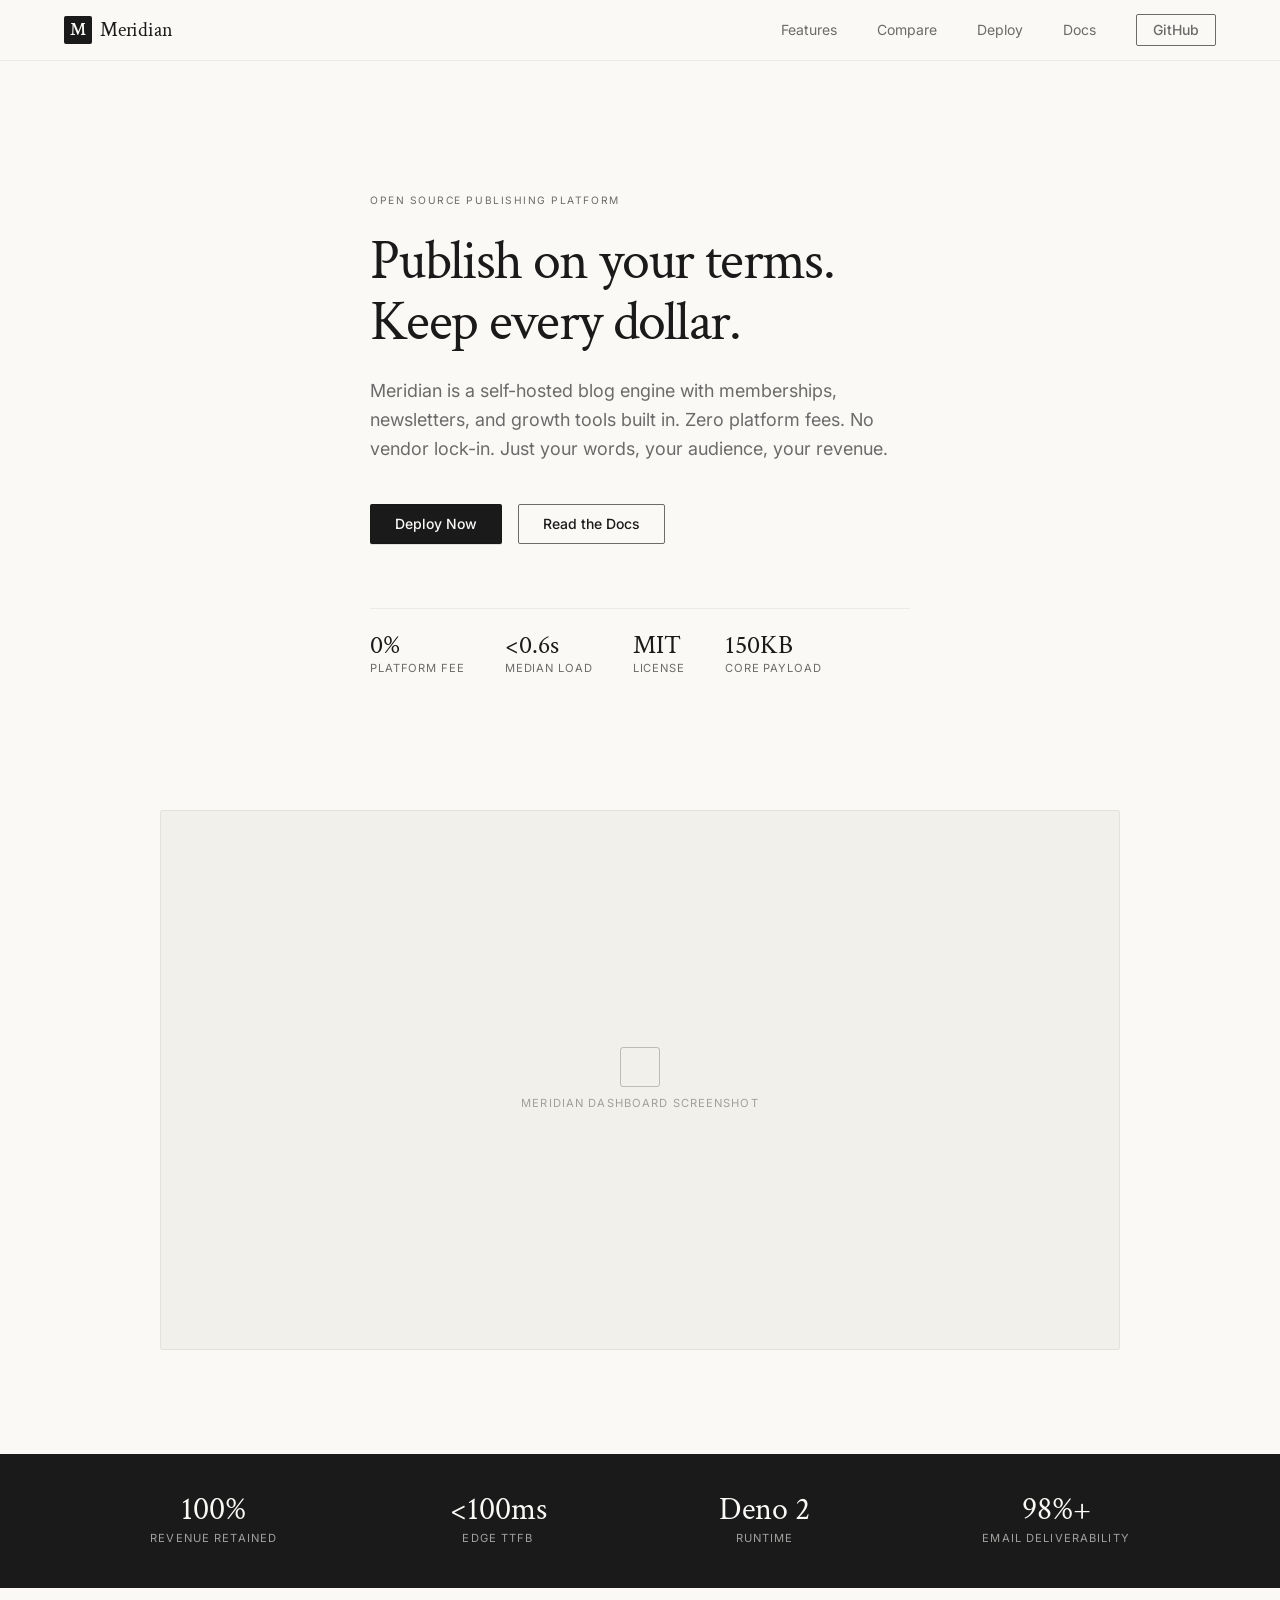
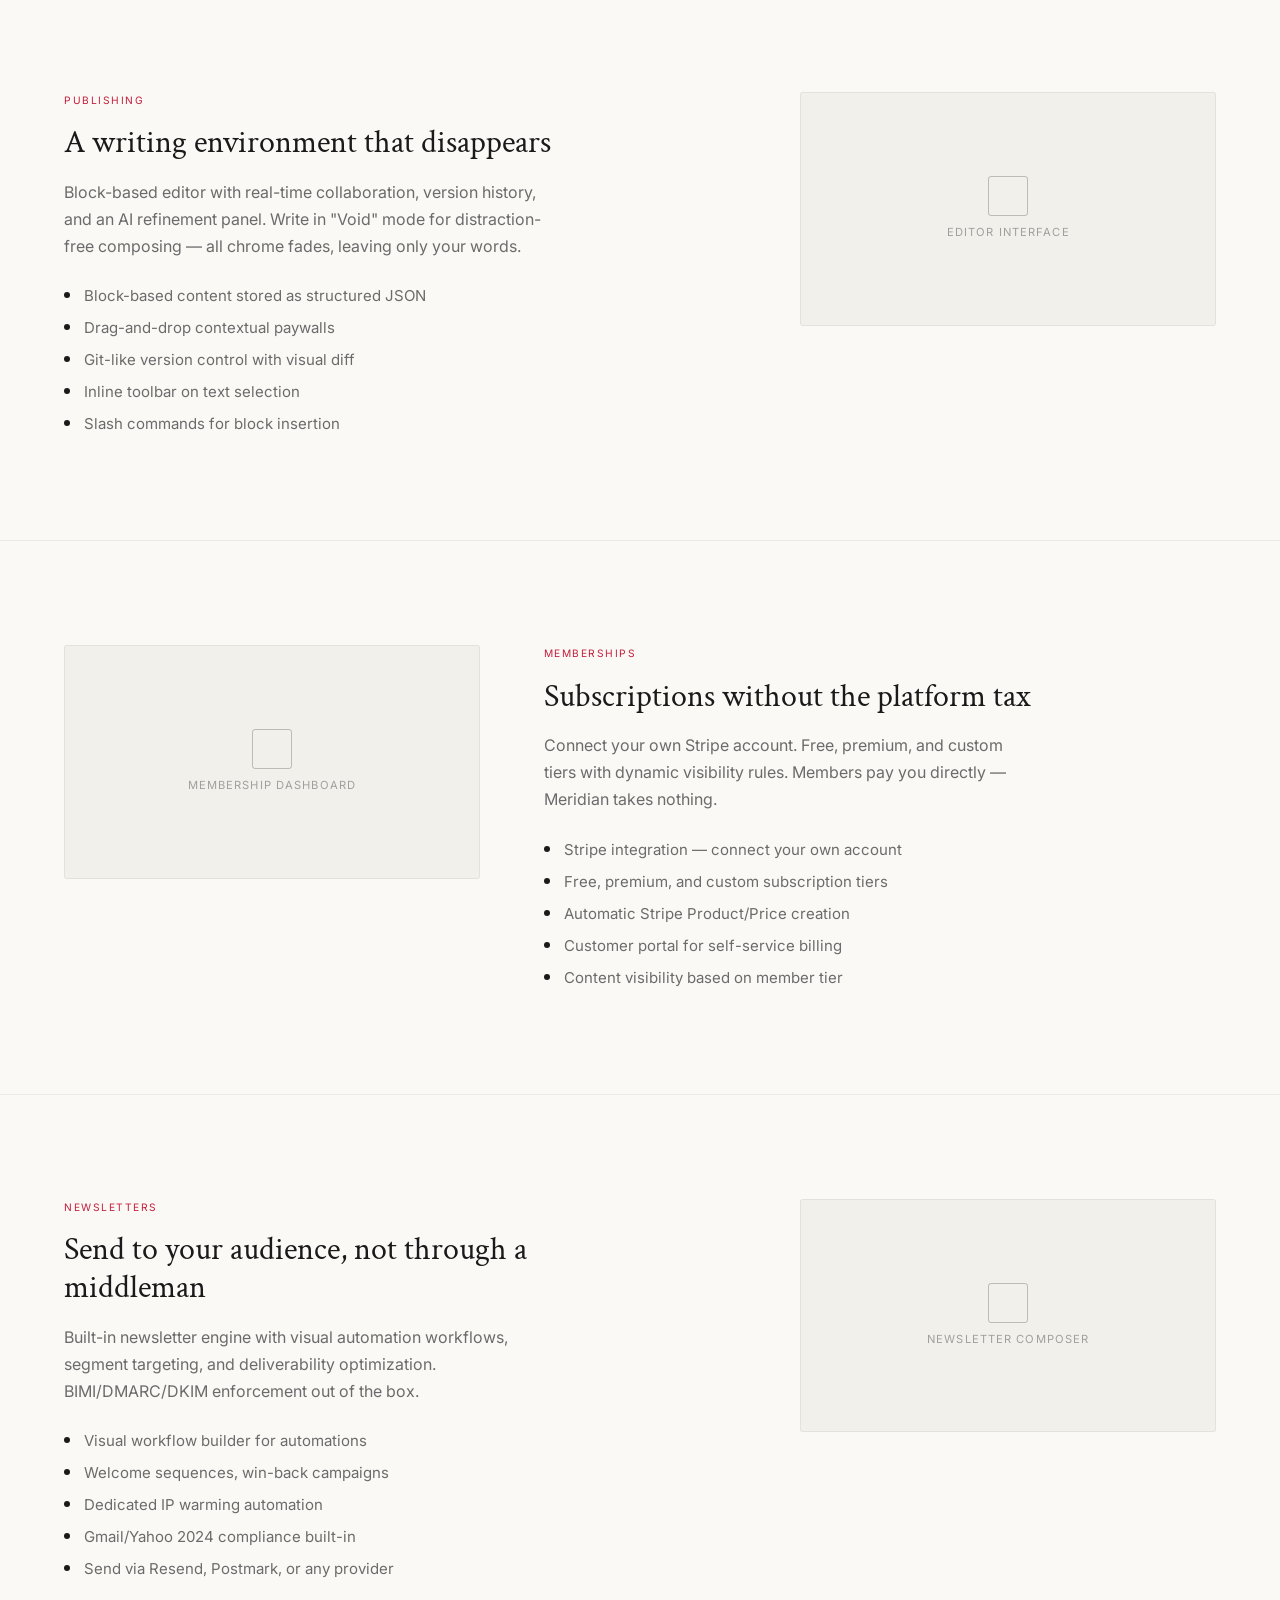
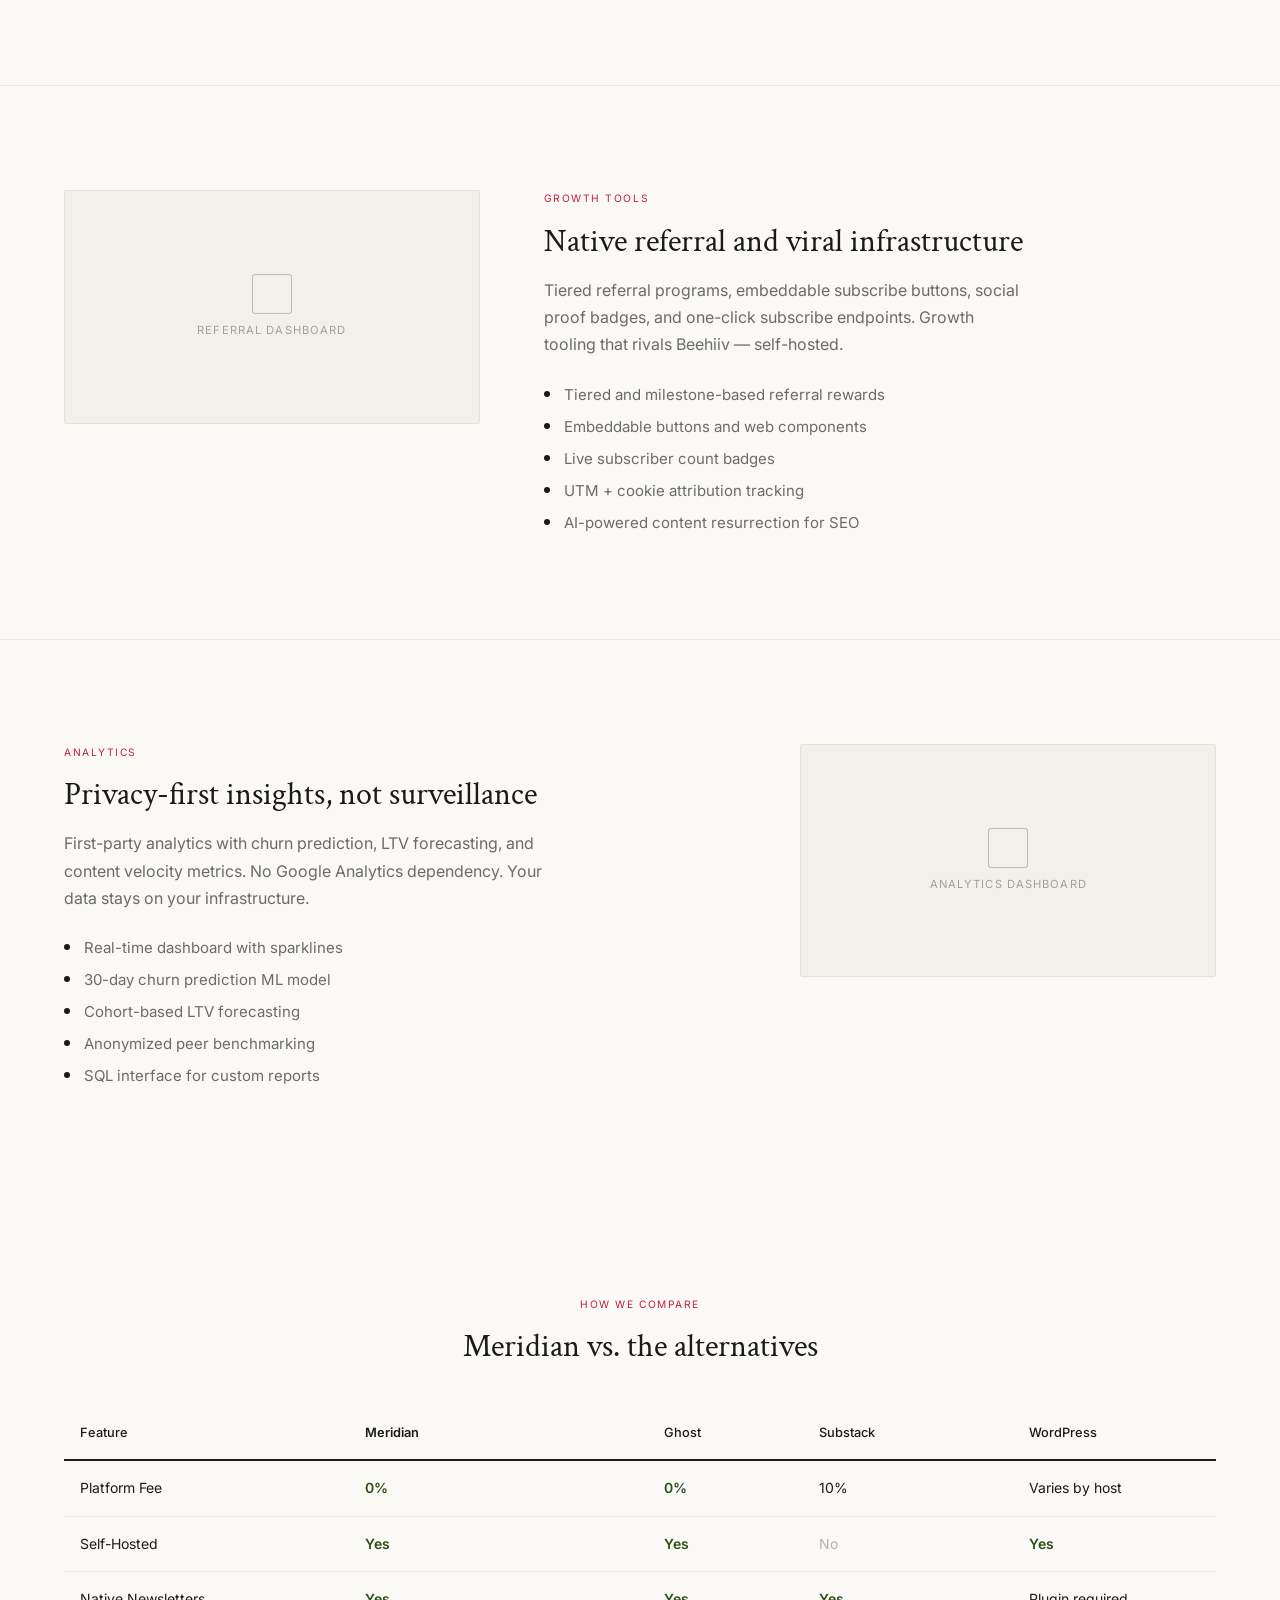
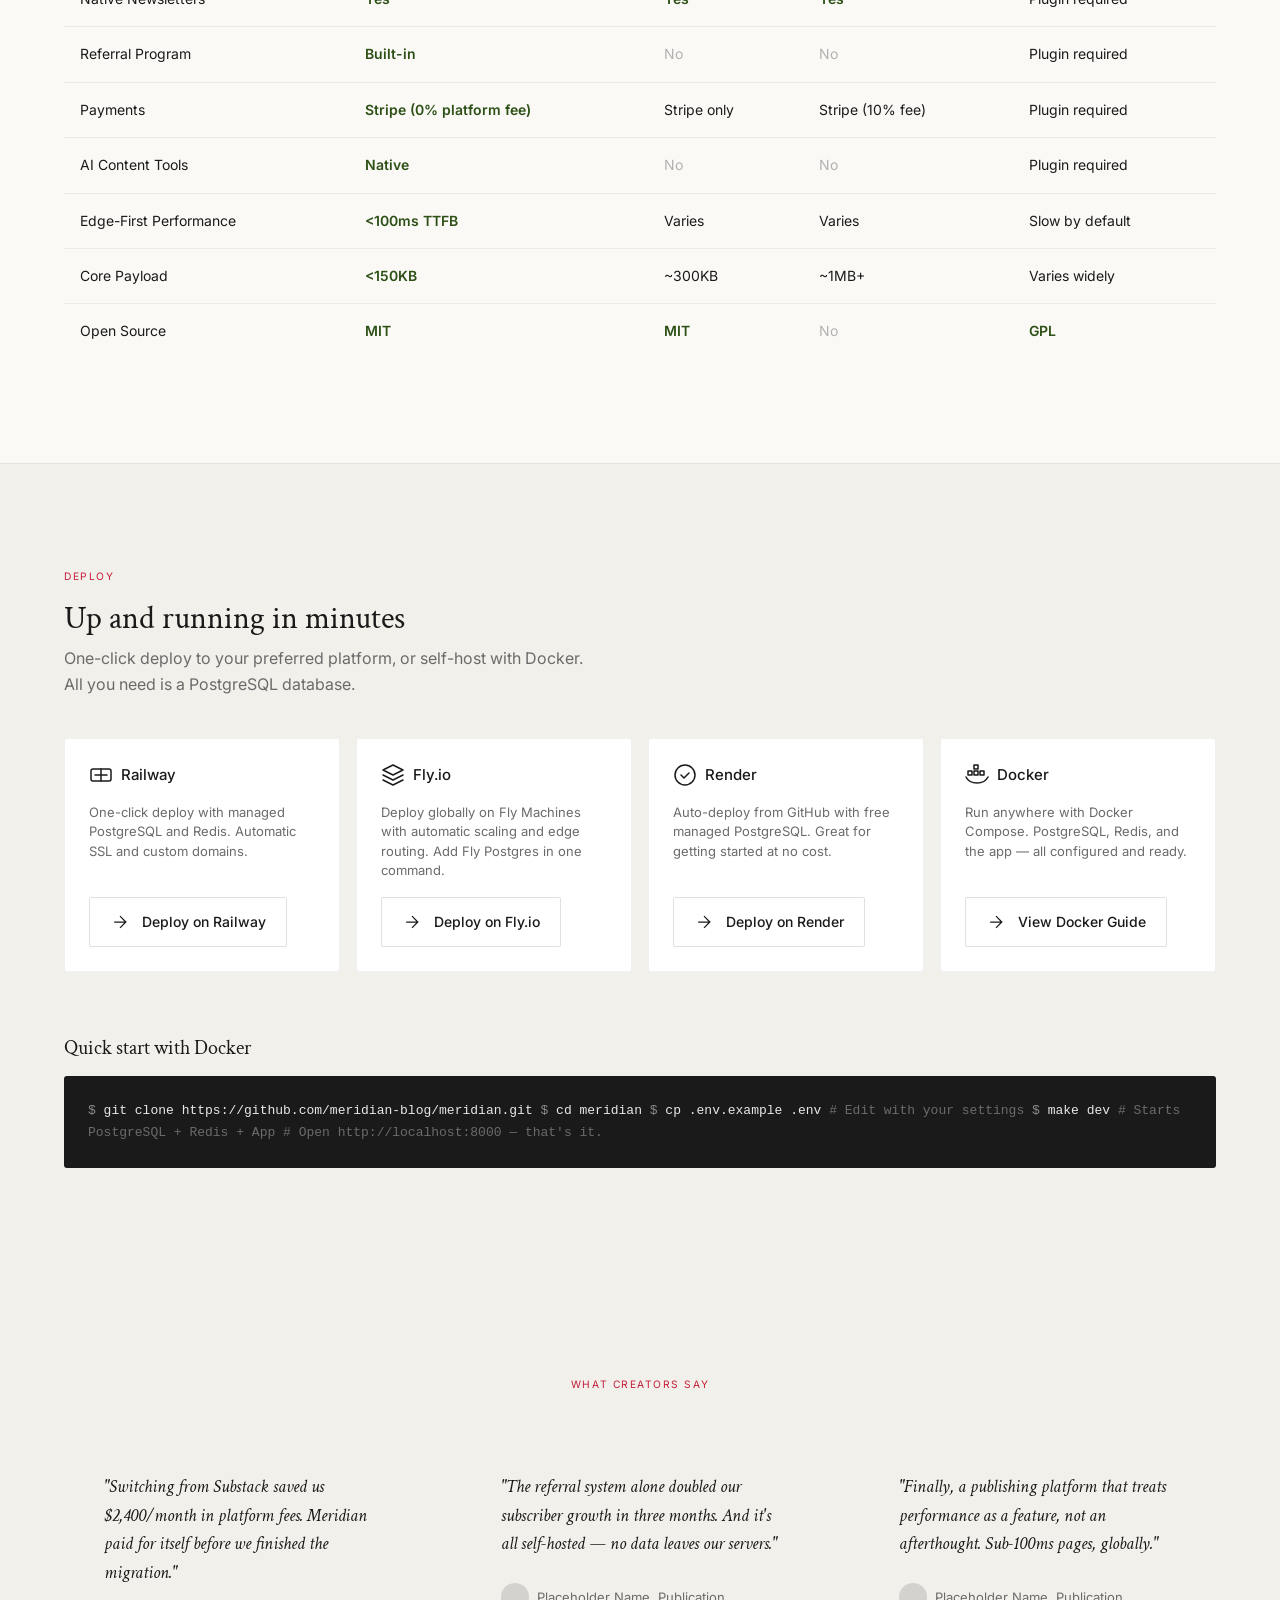
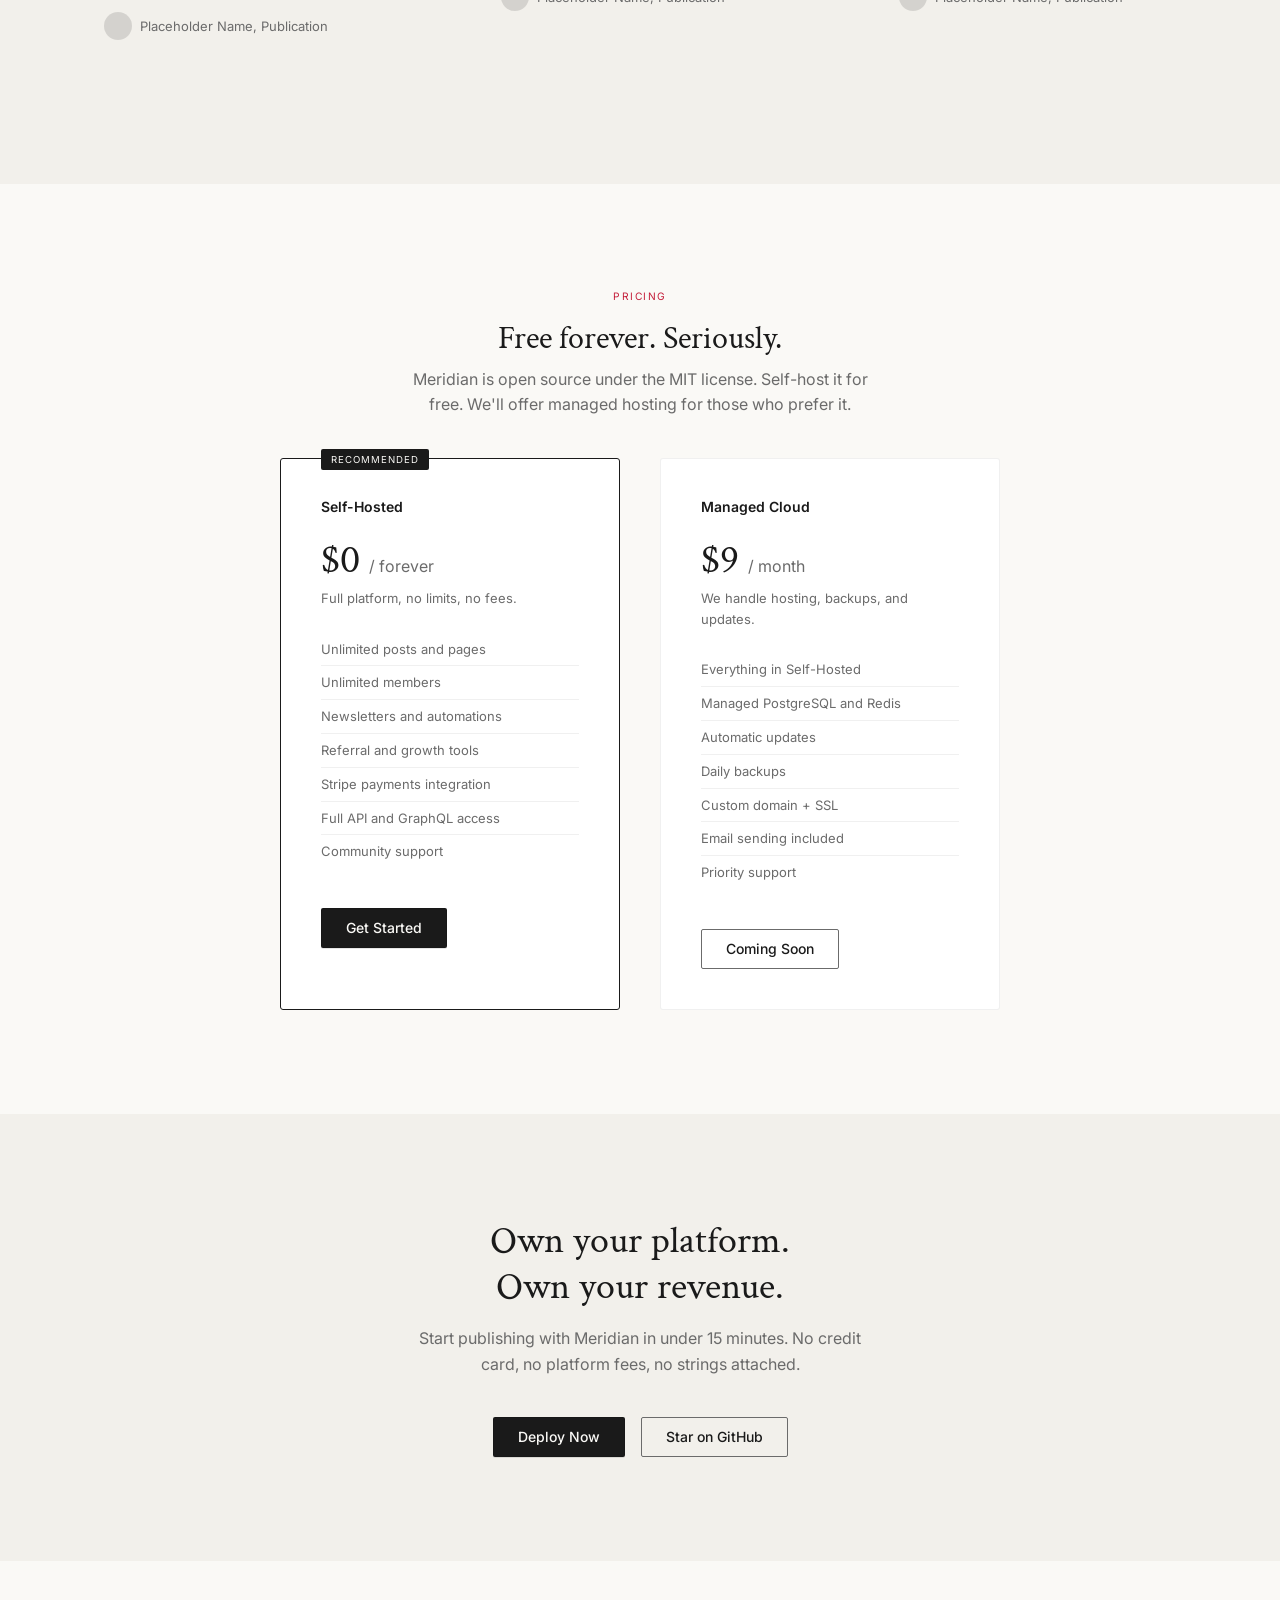
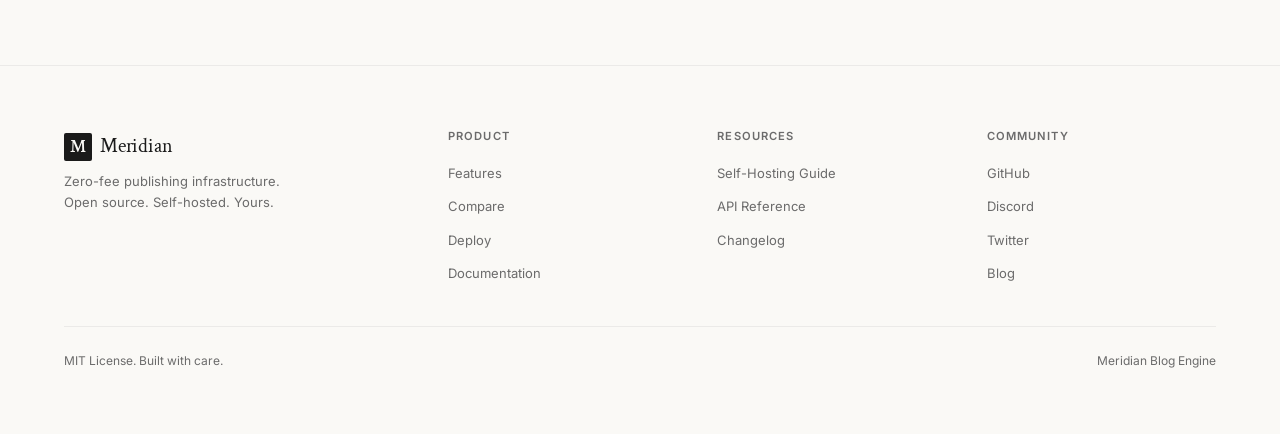
==== commit e32195c5: "Remove migration, themes, and multi-processor references Strip features not yet built: migration too" ====
--- a/index.html
+++ b/index.html
@@ -92,8 +92,8 @@
           <span class="stat-label">Edge TTFB</span>
         </div>
         <div class="stat-item">
-          <span class="stat-value">15min</span>
-          <span class="stat-label">Migration Time</span>
+          <span class="stat-value">Deno 2</span>
+          <span class="stat-label">Runtime</span>
         </div>
         <div class="stat-item">
           <span class="stat-value">98%+</span>
@@ -138,11 +138,11 @@
             Connect your own Stripe account. Free, premium, and custom tiers with dynamic visibility rules. Members pay you directly — Meridian takes nothing.
           </p>
           <ul class="feature-list">
-            <li>Multi-processor support (Stripe, PayPal, Razorpay)</li>
-            <li>Dynamic access rules based on tenure and engagement</li>
+            <li>Stripe integration — connect your own account</li>
+            <li>Free, premium, and custom subscription tiers</li>
             <li>Automatic Stripe Product/Price creation</li>
             <li>Customer portal for self-service billing</li>
-            <li>Regional payment routing</li>
+            <li>Content visibility based on member tier</li>
           </ul>
         </div>
       </div>
@@ -211,26 +211,6 @@
       </div>
     </div>
 
-    <!-- Feature 6: Migration -->
-    <div class="feature-block">
-      <div class="container grid-golden-reverse">
-        <div class="image-placeholder image-placeholder-4-3" data-label="Migration Tool"></div>
-        <div>
-          <p class="feature-label">Migration</p>
-          <h2 class="feature-title">Switch in minutes, not months</h2>
-          <p class="feature-desc">
-            One-click importers for WordPress, Ghost, Substack, and Medium. Automatic SEO redirect generation preserves your search rankings during the move.
-          </p>
-          <ul class="feature-list">
-            <li>WordPress WXR parsing with media transfer</li>
-            <li>Ghost JSON API direct sync</li>
-            <li>Substack subscriber + post import</li>
-            <li>Automatic .htaccess / Nginx redirect rules</li>
-            <li>Jekyll/Atom RSS feed importer</li>
-          </ul>
-        </div>
-      </div>
-    </div>
   </section>
 
   <!-- ===== Comparison ===== -->
@@ -280,10 +260,10 @@
               <td>Plugin required</td>
             </tr>
             <tr>
-              <td>Multi-Payment Processor</td>
-              <td class="highlight"><span class="check">Stripe, PayPal, Razorpay</span></td>
+              <td>Payments</td>
+              <td class="highlight"><span class="check">Stripe (0% platform fee)</span></td>
               <td>Stripe only</td>
-              <td>Stripe only</td>
+              <td>Stripe (10% fee)</td>
               <td>Plugin required</td>
             </tr>
             <tr>
@@ -464,7 +444,7 @@
             <li>Unlimited members</li>
             <li>Newsletters and automations</li>
             <li>Referral and growth tools</li>
-            <li>All payment processors</li>
+            <li>Stripe payments integration</li>
             <li>Full API and GraphQL access</li>
             <li>Community support</li>
           </ul>
@@ -523,7 +503,6 @@
           <ul>
             <li><a href="docs.html">Self-Hosting Guide</a></li>
             <li><a href="docs.html#api">API Reference</a></li>
-            <li><a href="docs.html#migration">Migration Guide</a></li>
             <li><a href="#">Changelog</a></li>
           </ul>
         </div>
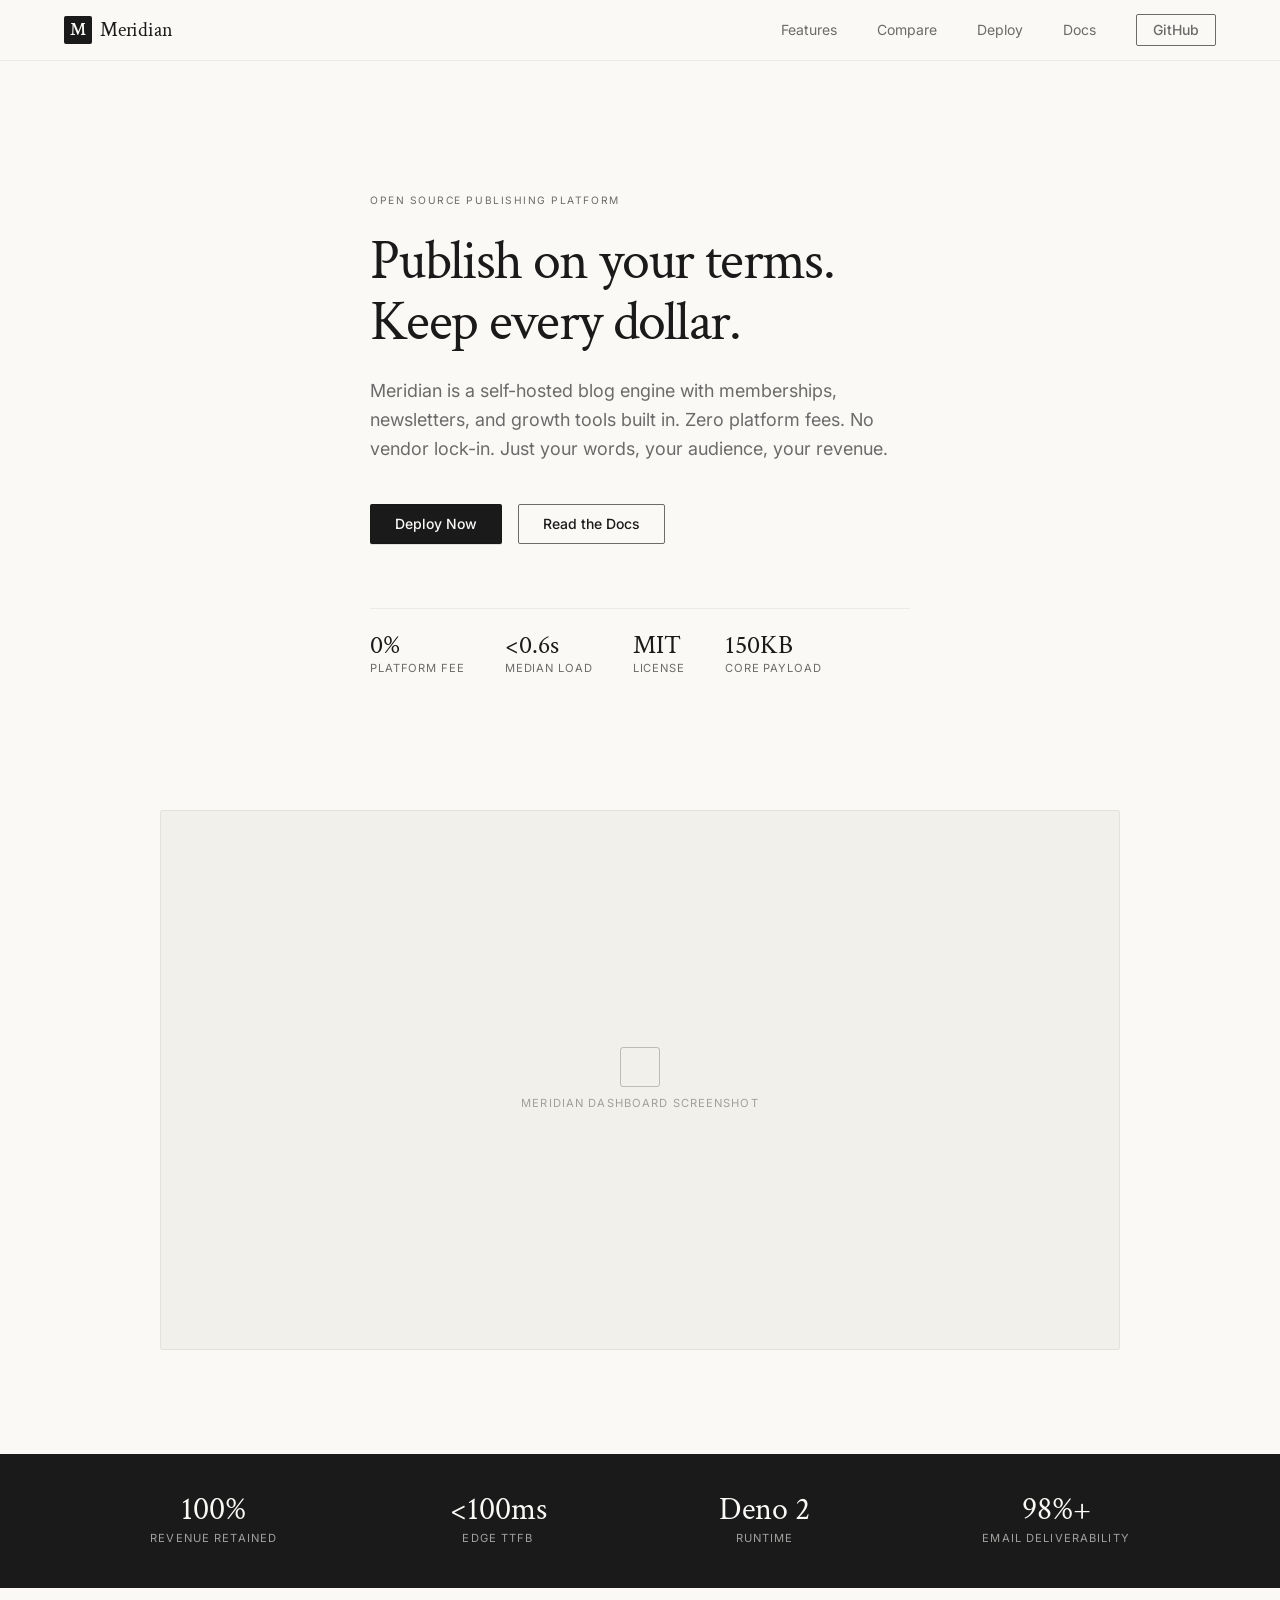
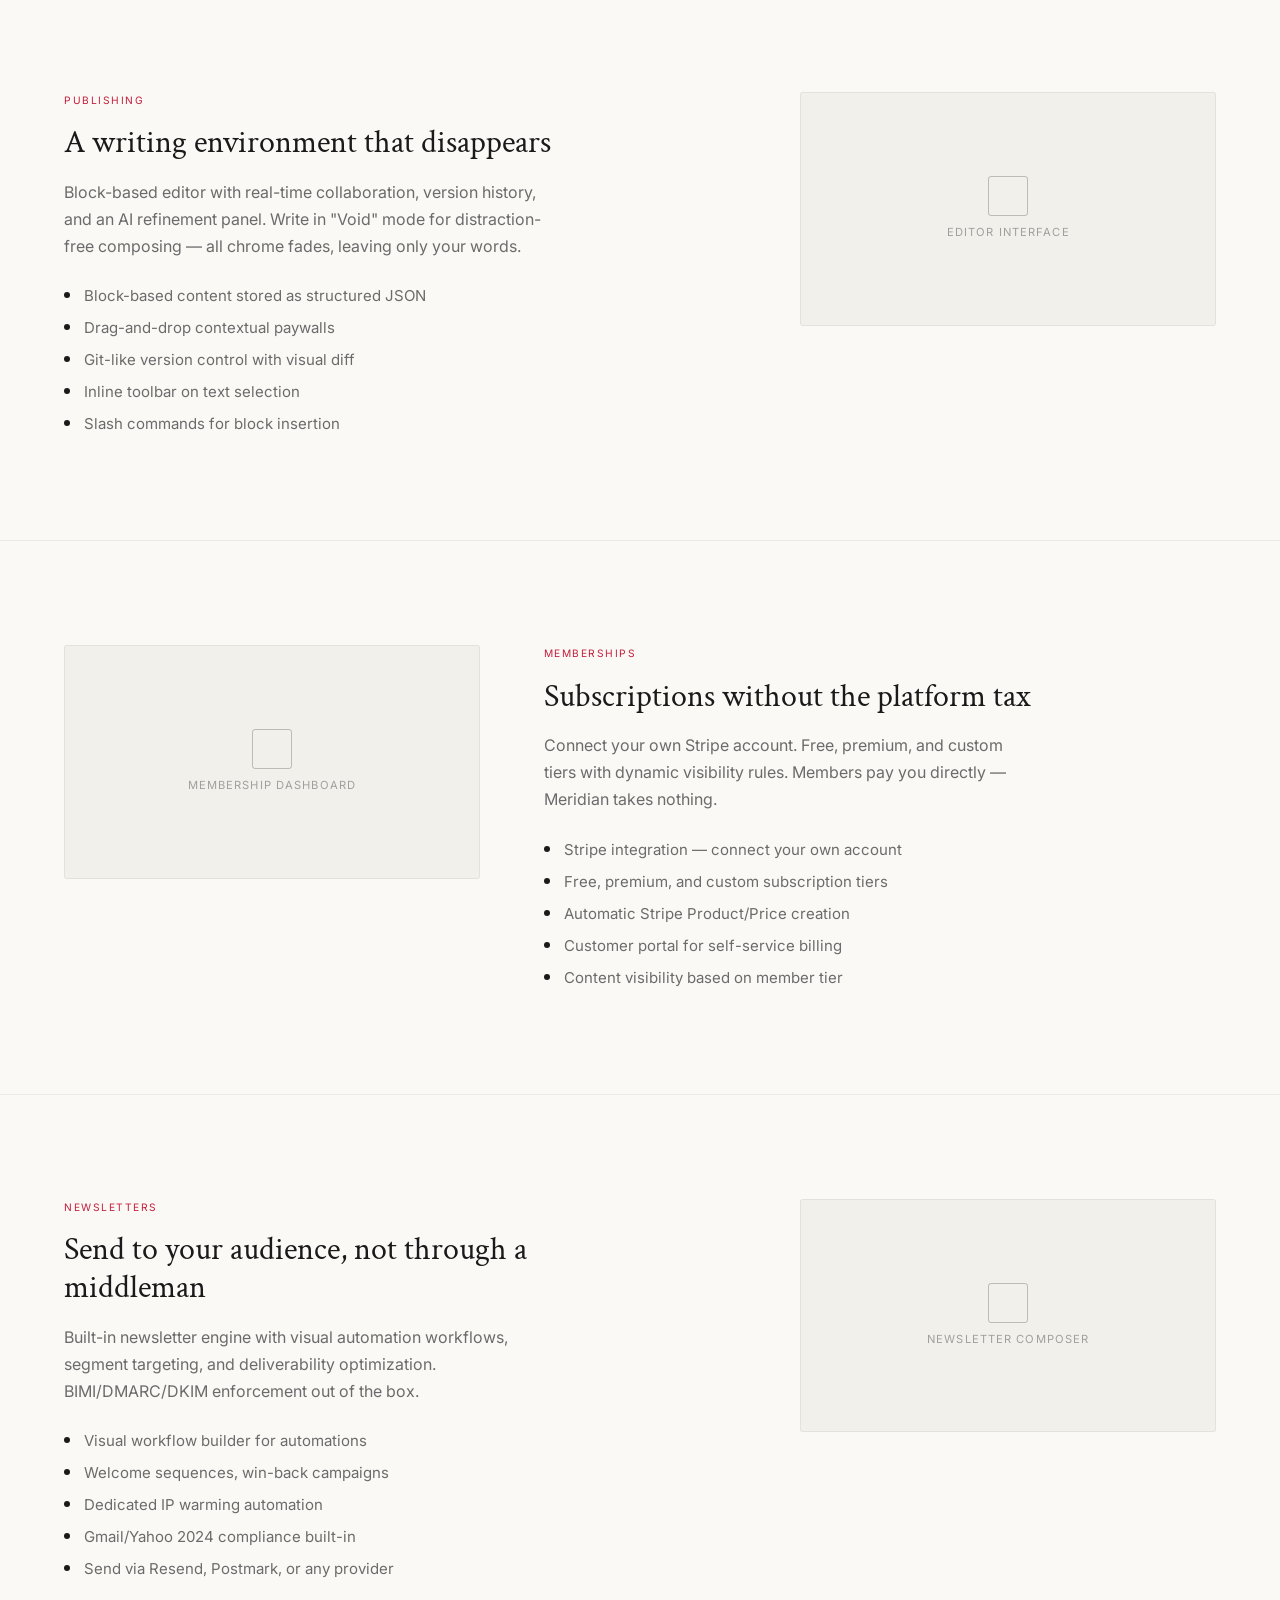
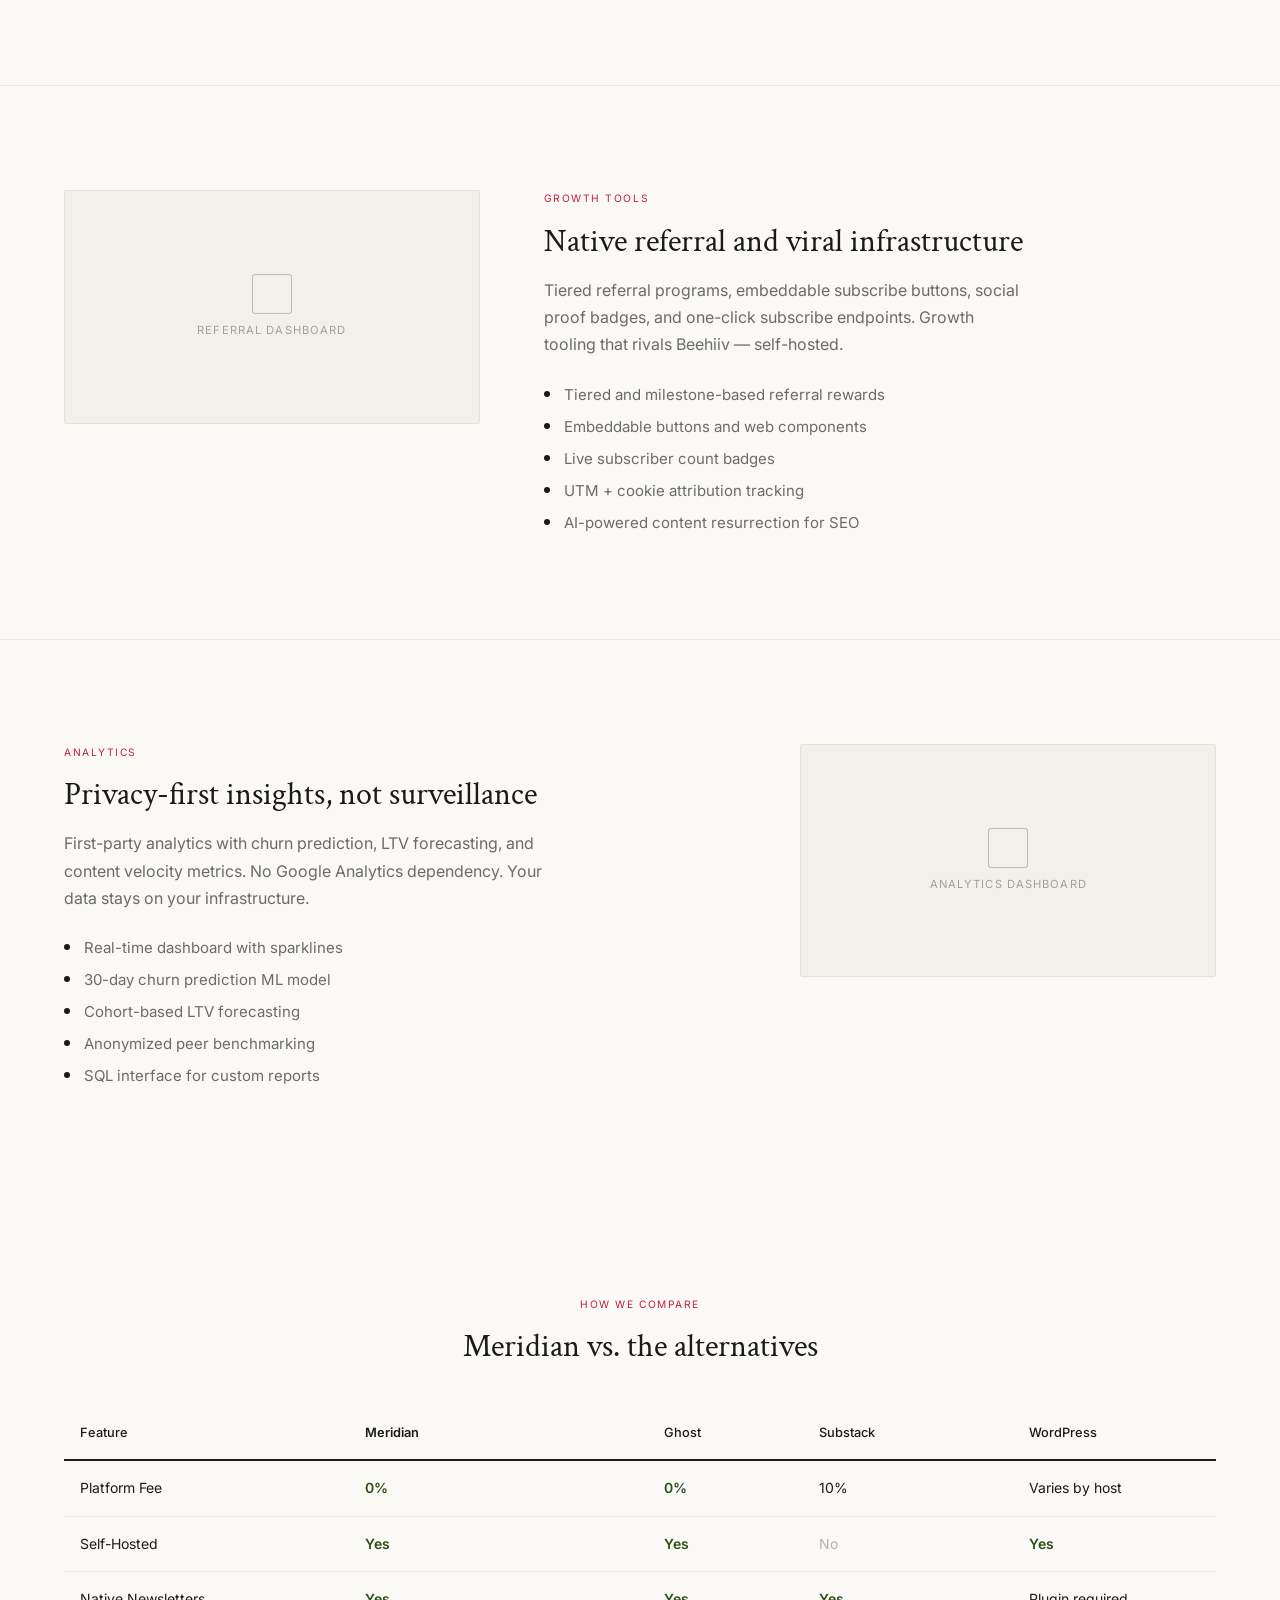
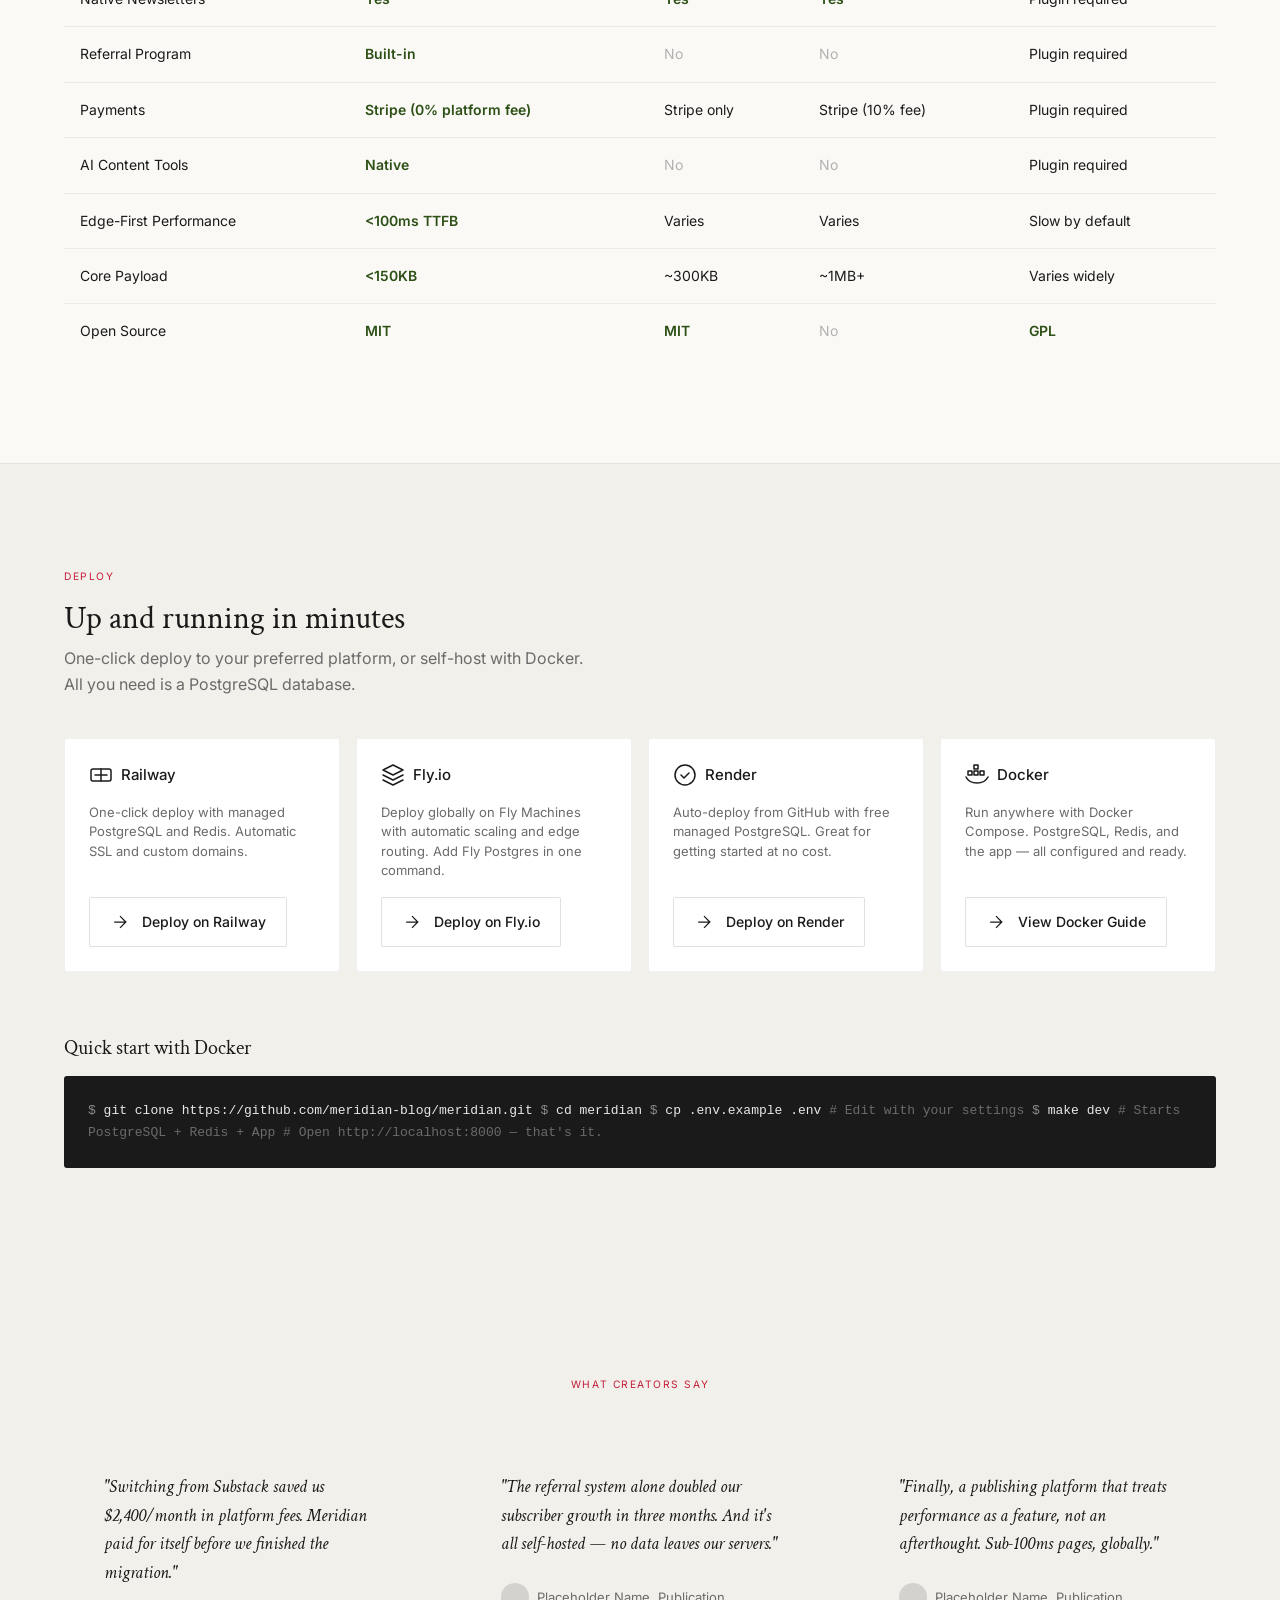
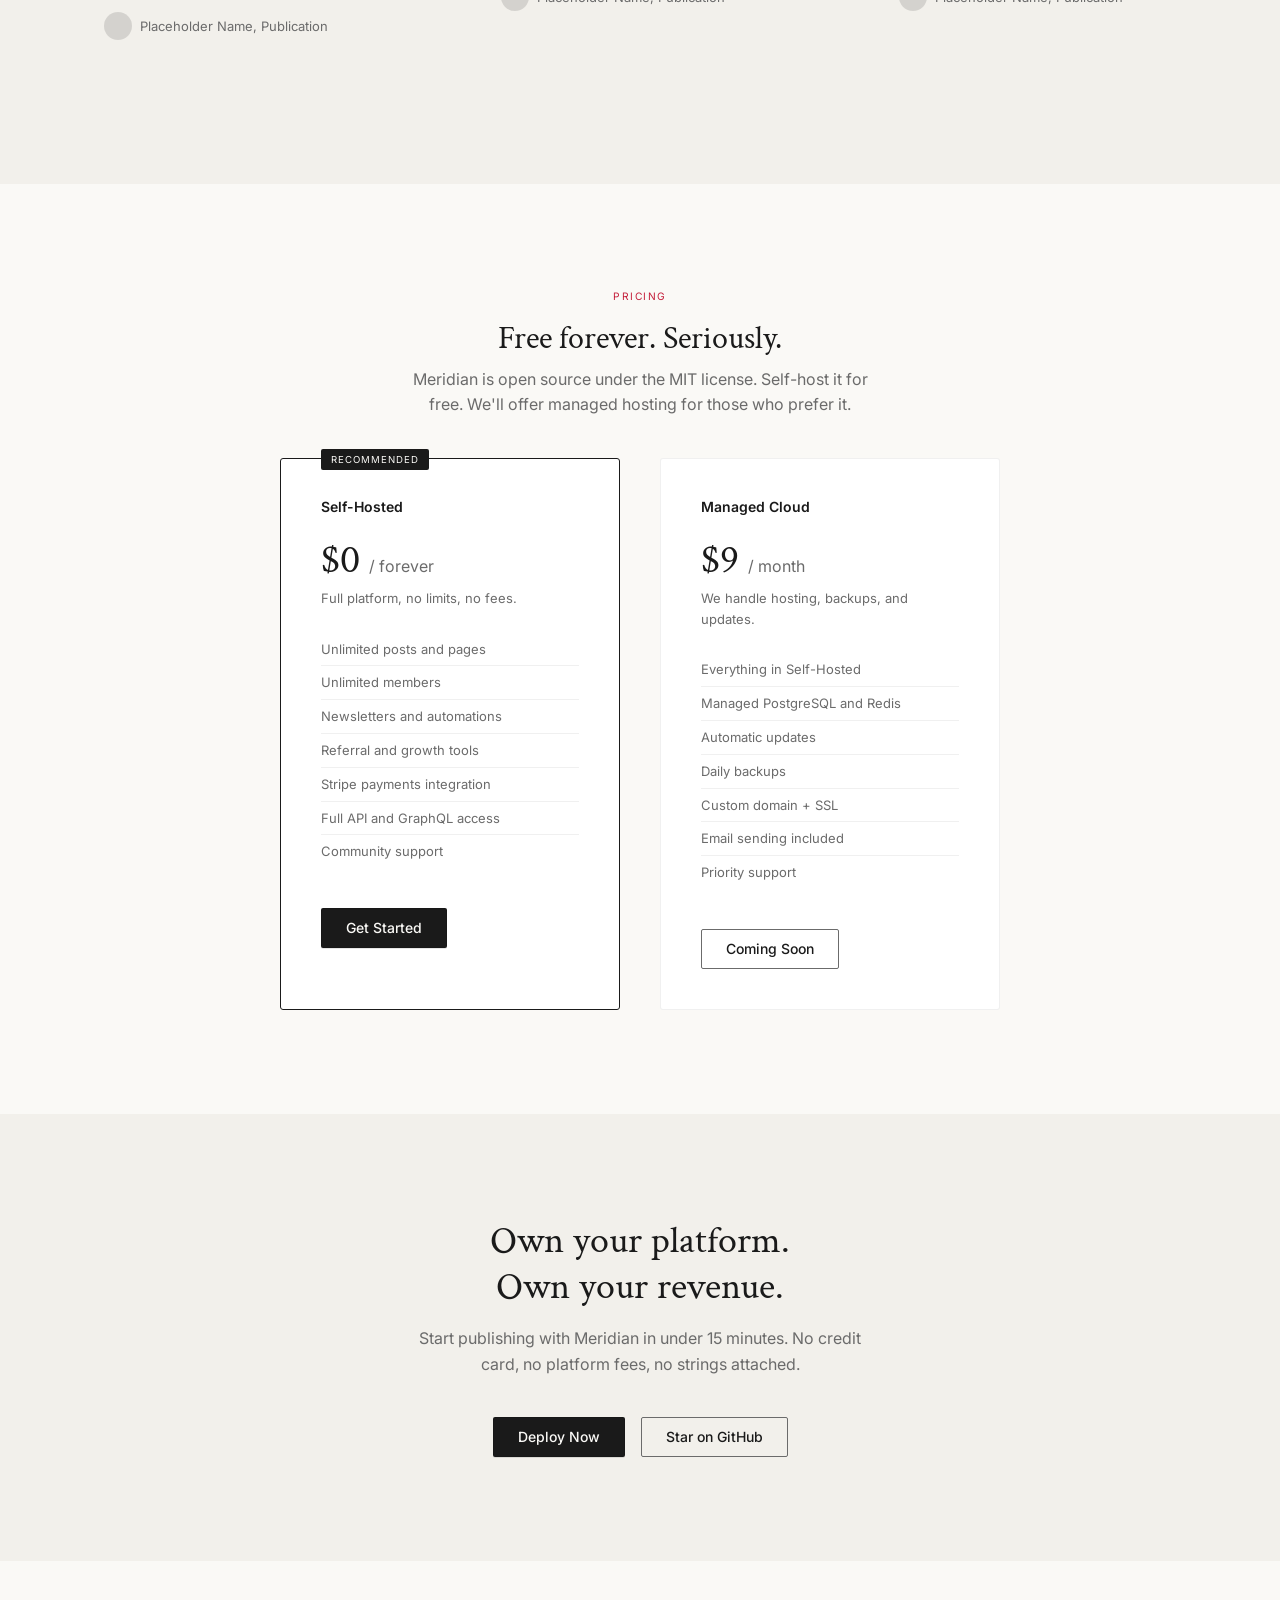
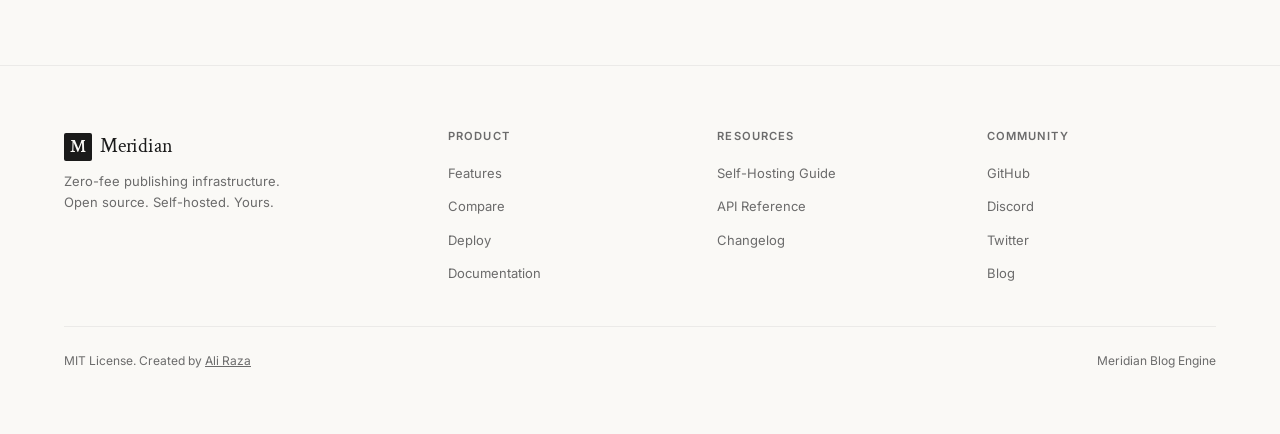
==== commit 56a80f18: "Add creator credit to footer — Ali Raza (aliirz.com)" ====
--- a/index.html
+++ b/index.html
@@ -517,7 +517,7 @@
         </div>
       </div>
       <div class="footer-bottom">
-        <span>MIT License. Built with care.</span>
+        <span>MIT License. Created by <a href="https://aliirz.com" style="text-decoration:underline;">Ali Raza</a></span>
         <span>Meridian Blog Engine</span>
       </div>
     </div>
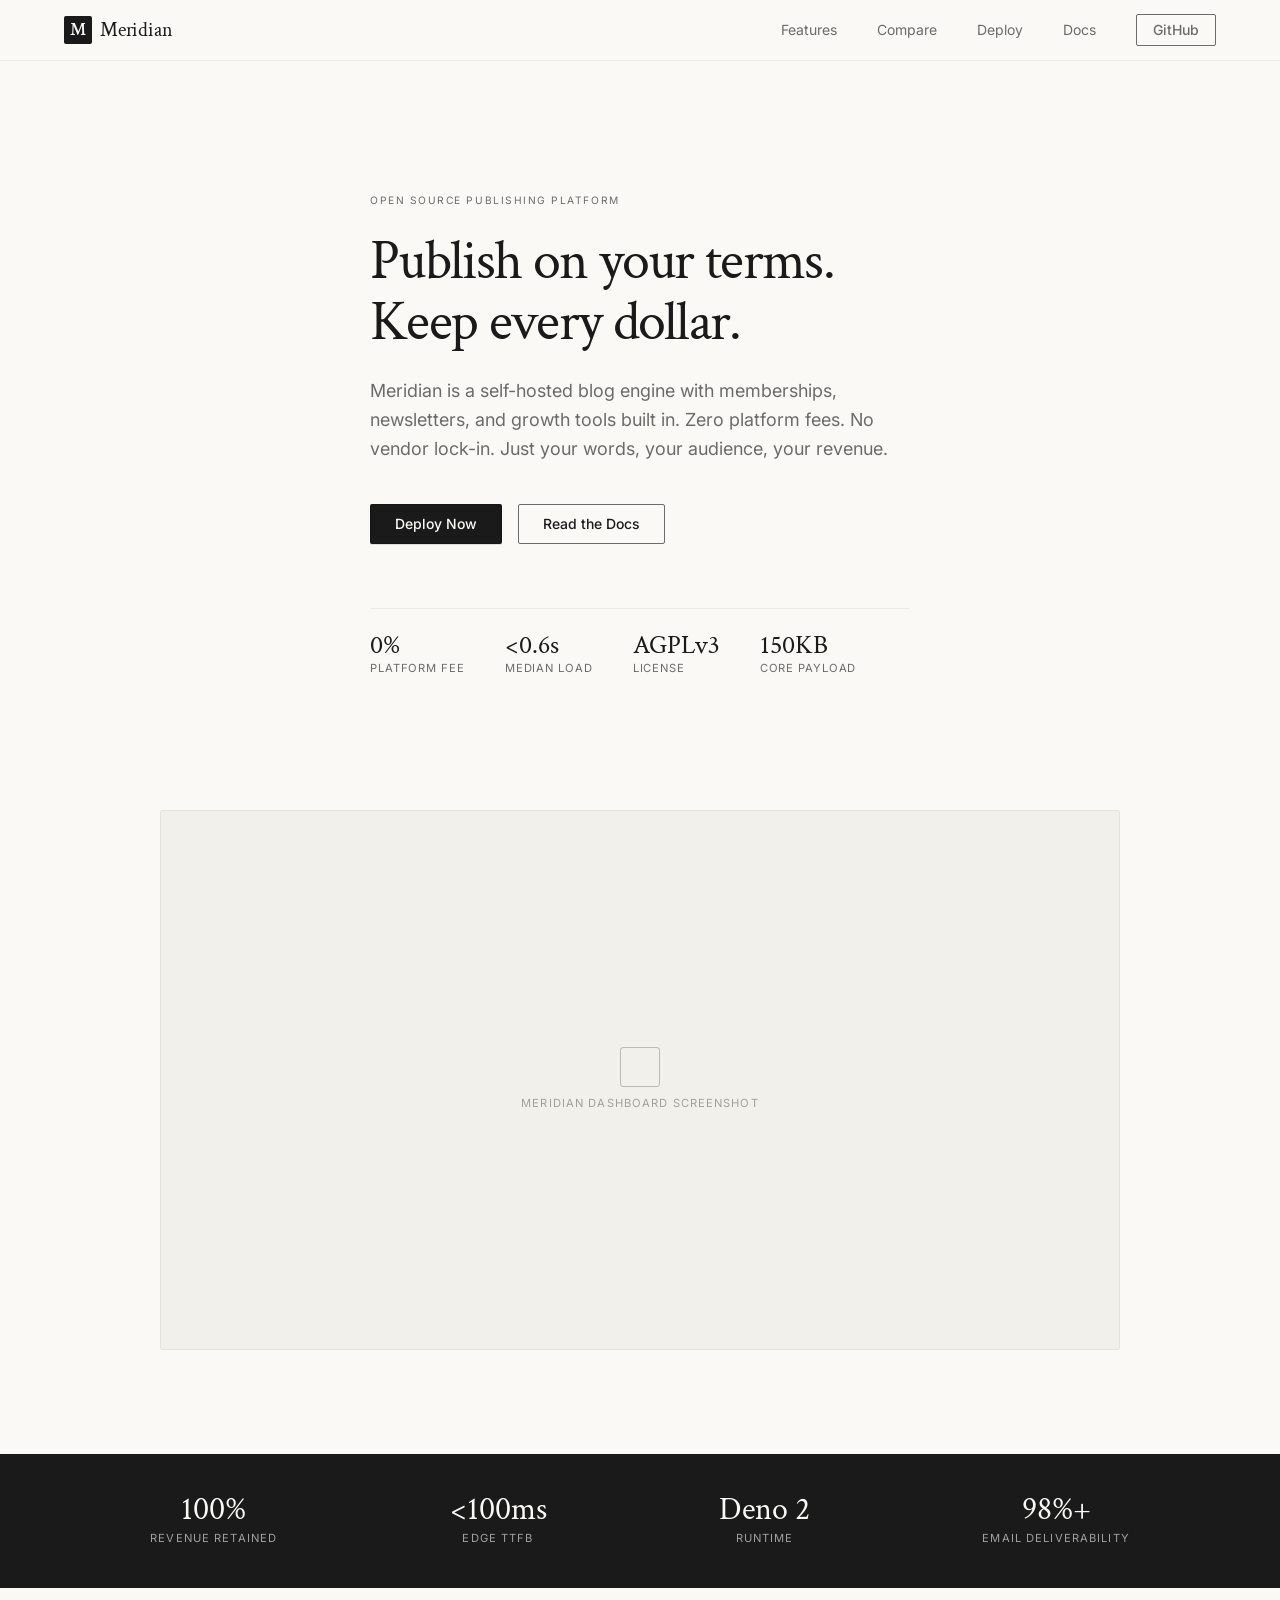
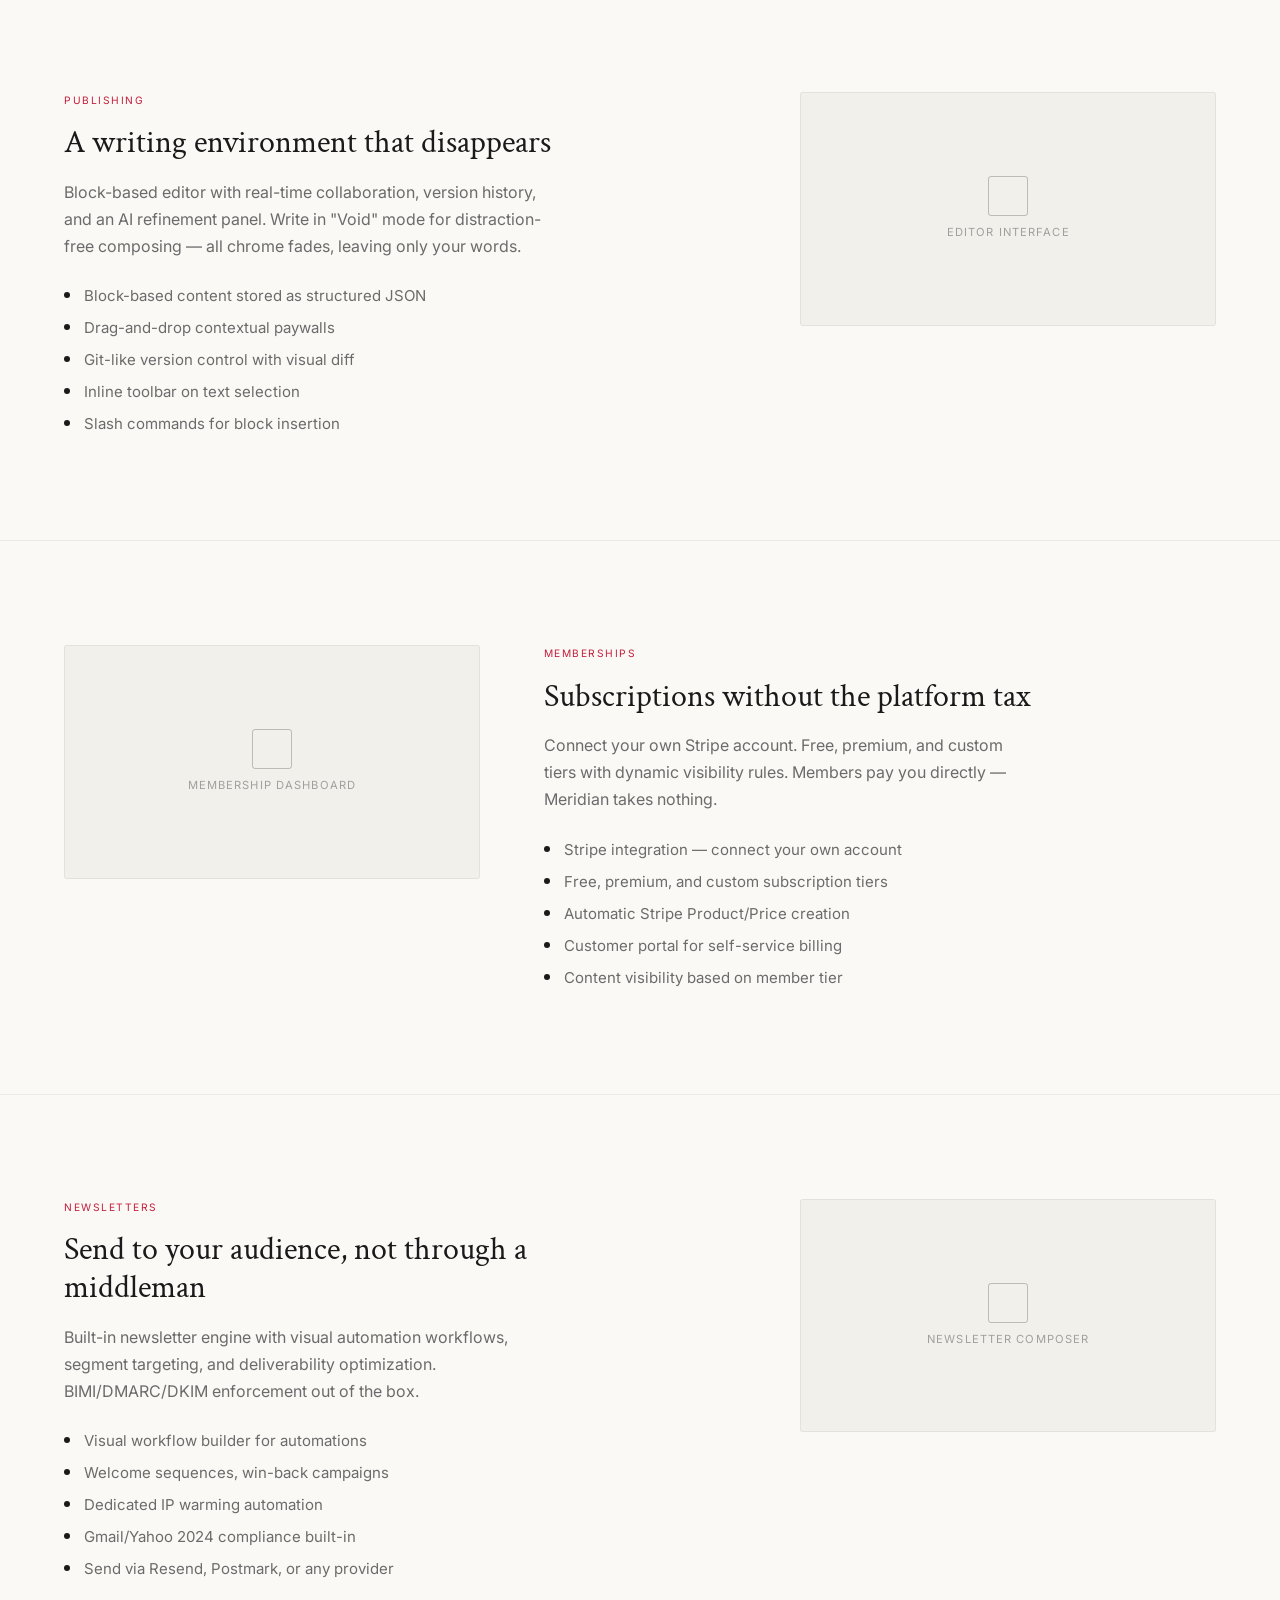
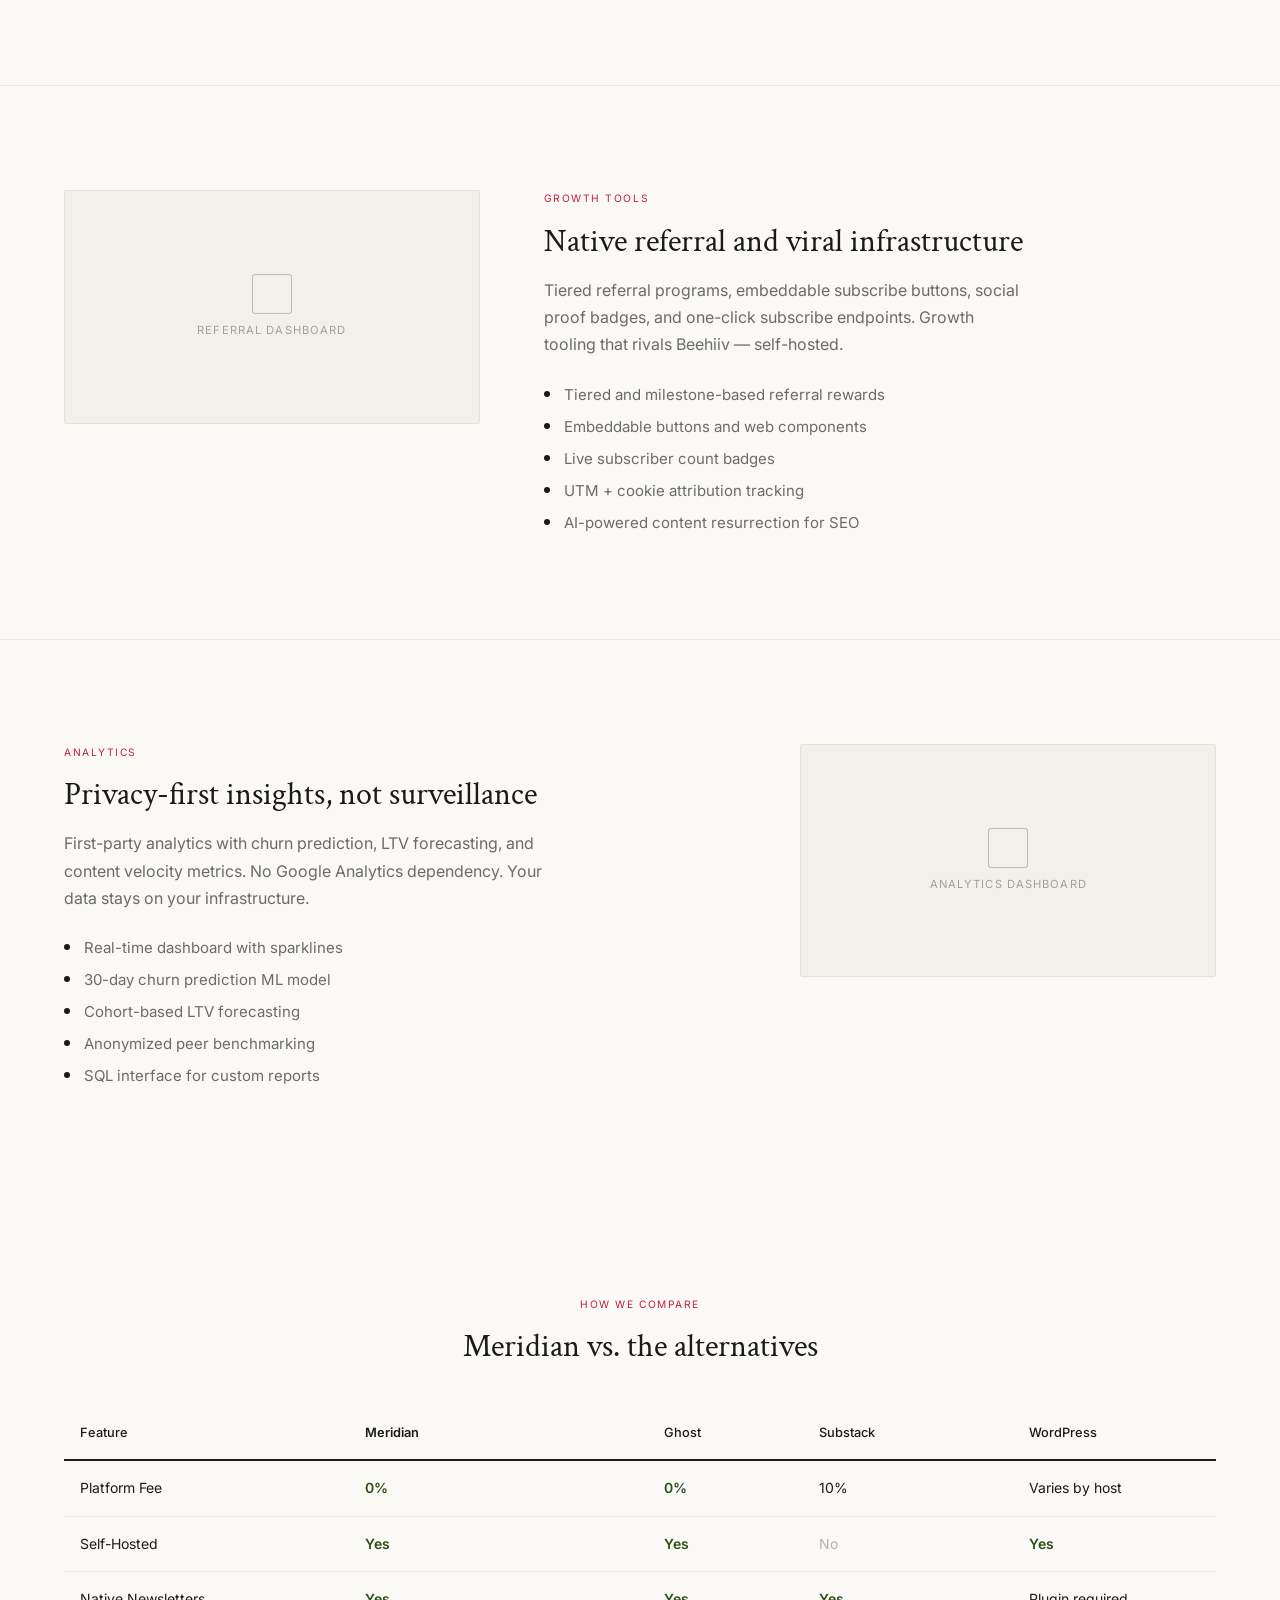
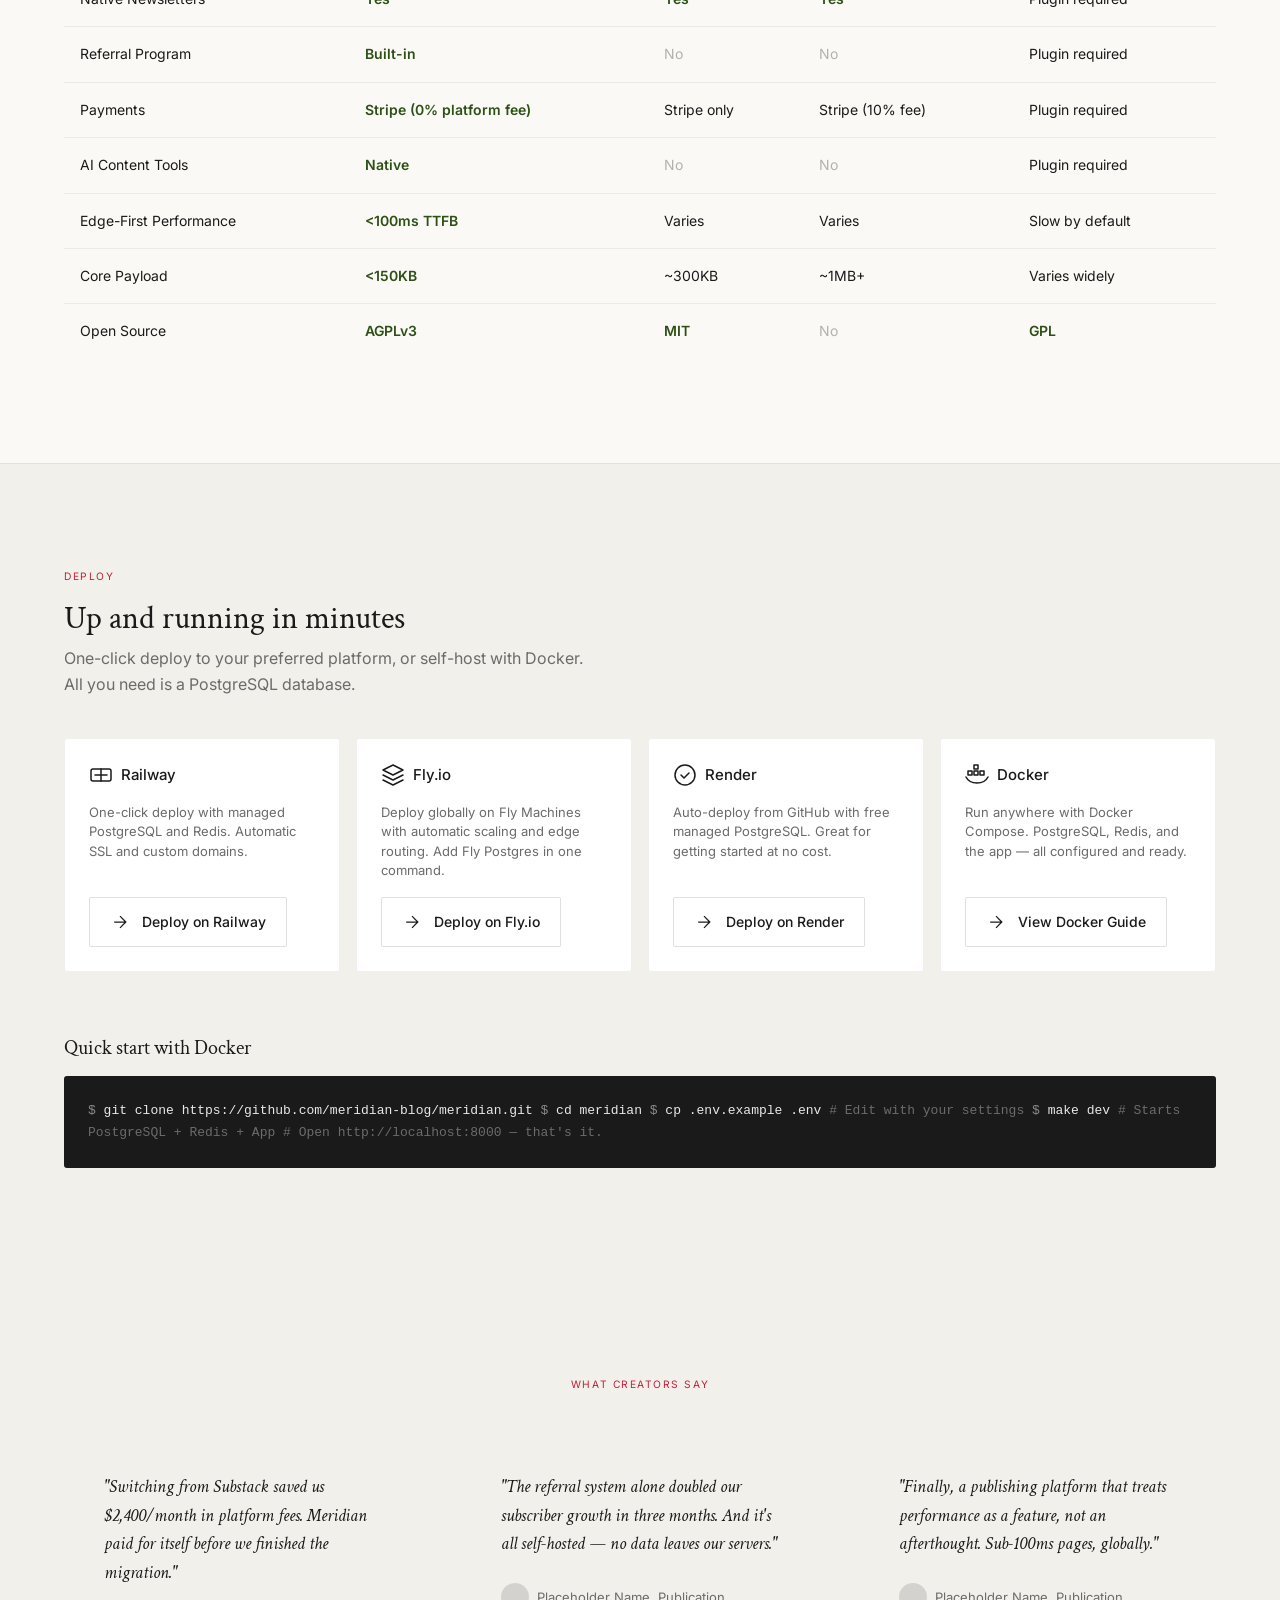
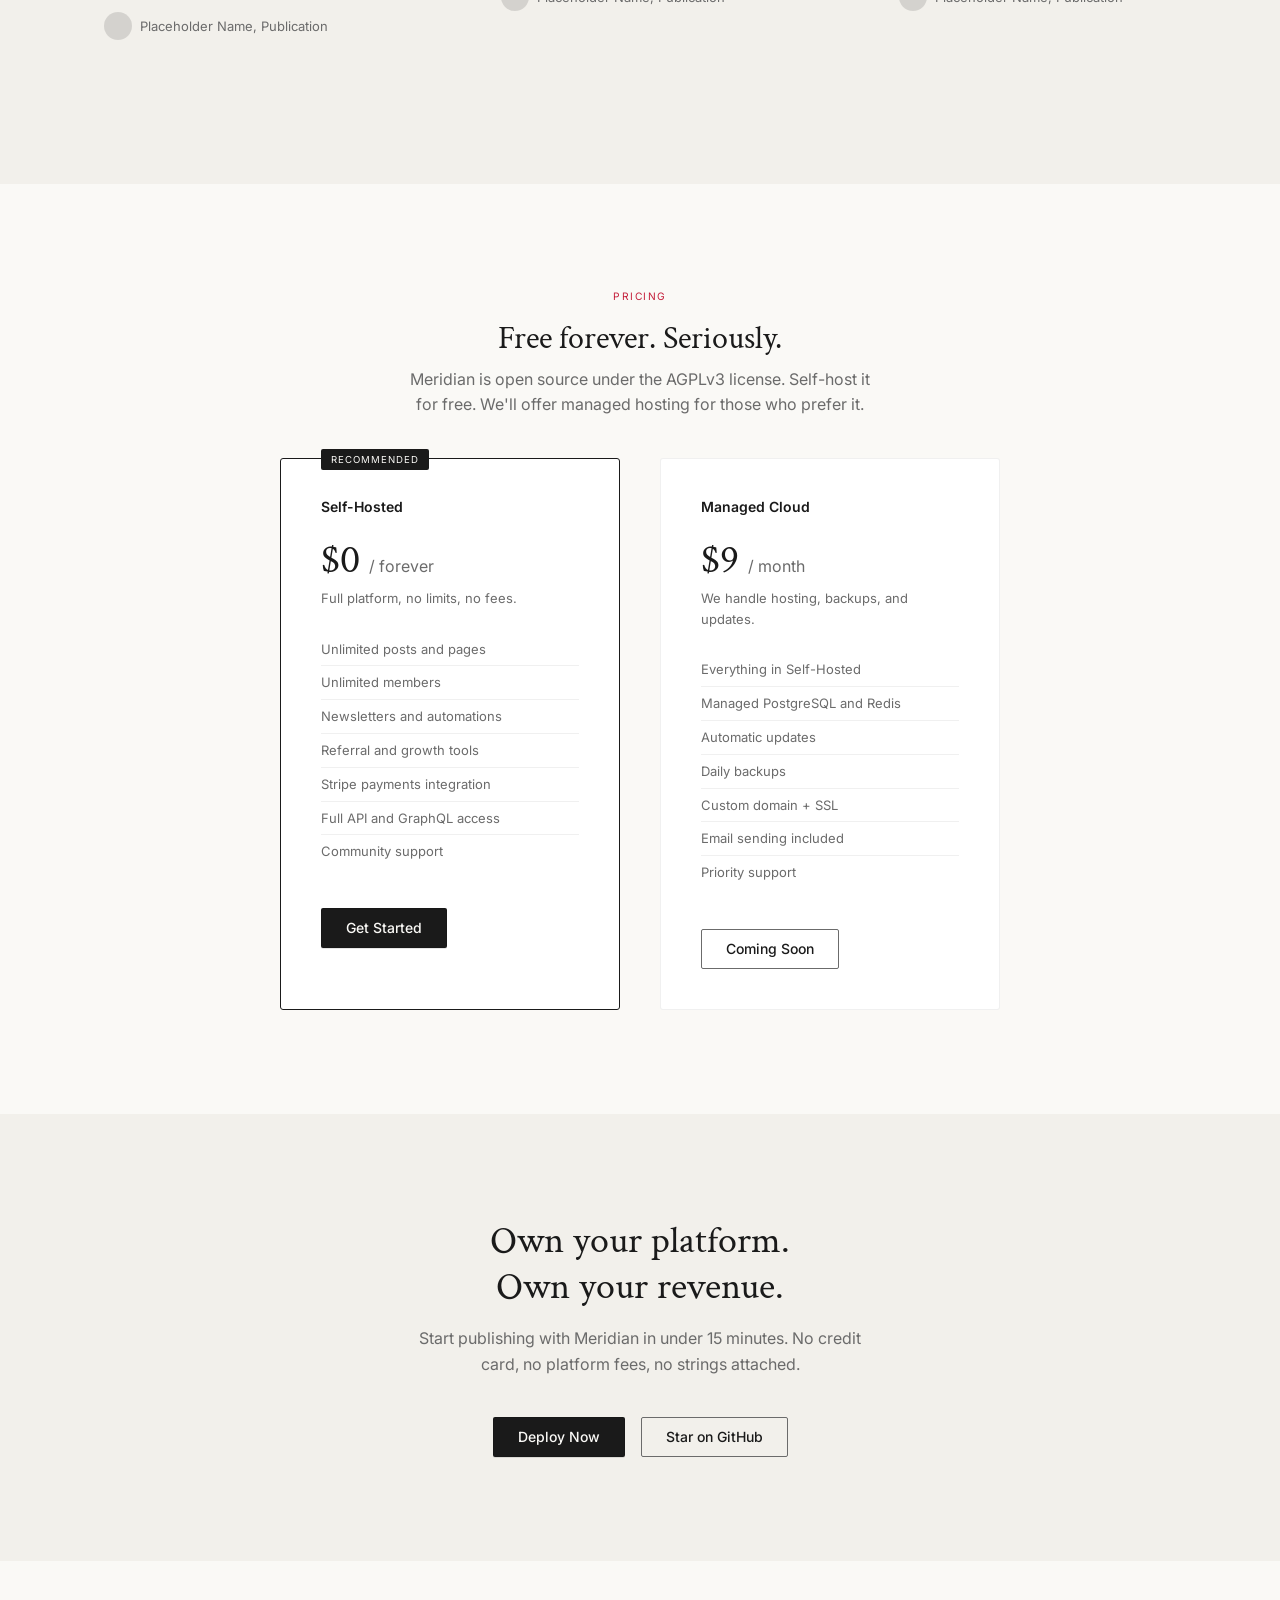
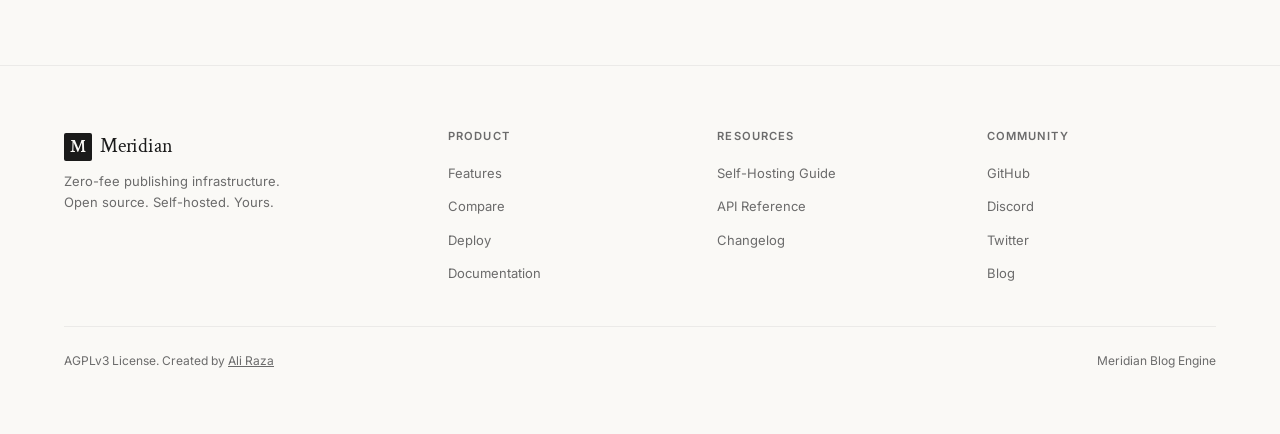
==== commit 9c8cf5cb: "Change license references from MIT to AGPLv3" ====
--- a/index.html
+++ b/index.html
@@ -60,7 +60,7 @@
             <span class="hero-meta-label">Median Load</span>
           </div>
           <div class="hero-meta-item">
-            <span class="hero-meta-value">MIT</span>
+            <span class="hero-meta-value">AGPLv3</span>
             <span class="hero-meta-label">License</span>
           </div>
           <div class="hero-meta-item">
@@ -289,7 +289,7 @@
             </tr>
             <tr>
               <td>Open Source</td>
-              <td class="highlight"><span class="check">MIT</span></td>
+              <td class="highlight"><span class="check">AGPLv3</span></td>
               <td><span class="check">MIT</span></td>
               <td><span class="cross">No</span></td>
               <td><span class="check">GPL</span></td>
@@ -431,7 +431,7 @@
       <p class="feature-label" style="text-align:center;">Pricing</p>
       <h2 style="text-align:center;font-size:clamp(1.6rem,3vw,2rem);margin-bottom:var(--space-sm);">Free forever. Seriously.</h2>
       <p style="text-align:center;color:var(--text-secondary);max-width:480px;margin:0 auto;">
-        Meridian is open source under the MIT license. Self-host it for free. We'll offer managed hosting for those who prefer it.
+        Meridian is open source under the AGPLv3 license. Self-host it for free. We'll offer managed hosting for those who prefer it.
       </p>
 
       <div class="pricing-grid">
@@ -517,7 +517,7 @@
         </div>
       </div>
       <div class="footer-bottom">
-        <span>MIT License. Created by <a href="https://aliirz.com" style="text-decoration:underline;">Ali Raza</a></span>
+        <span>AGPLv3 License. Created by <a href="https://aliirz.com" style="text-decoration:underline;">Ali Raza</a></span>
         <span>Meridian Blog Engine</span>
       </div>
     </div>
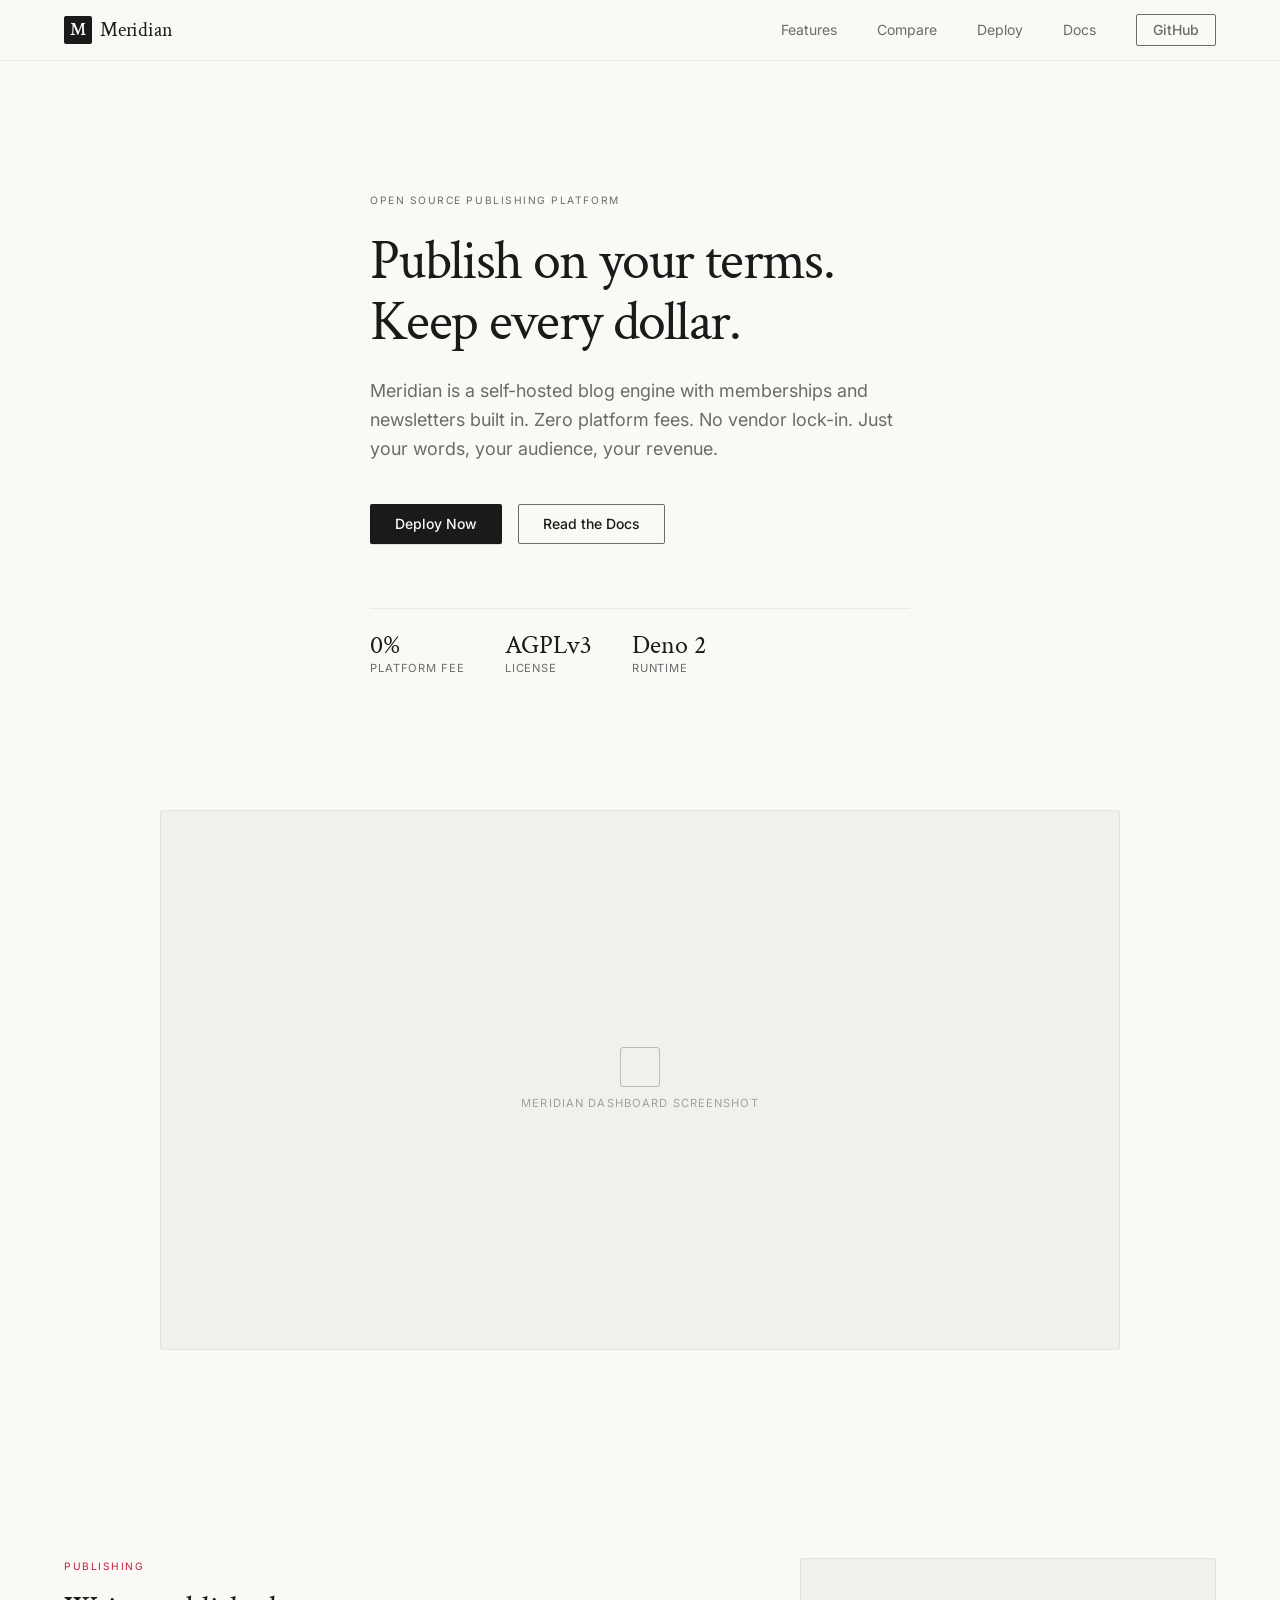
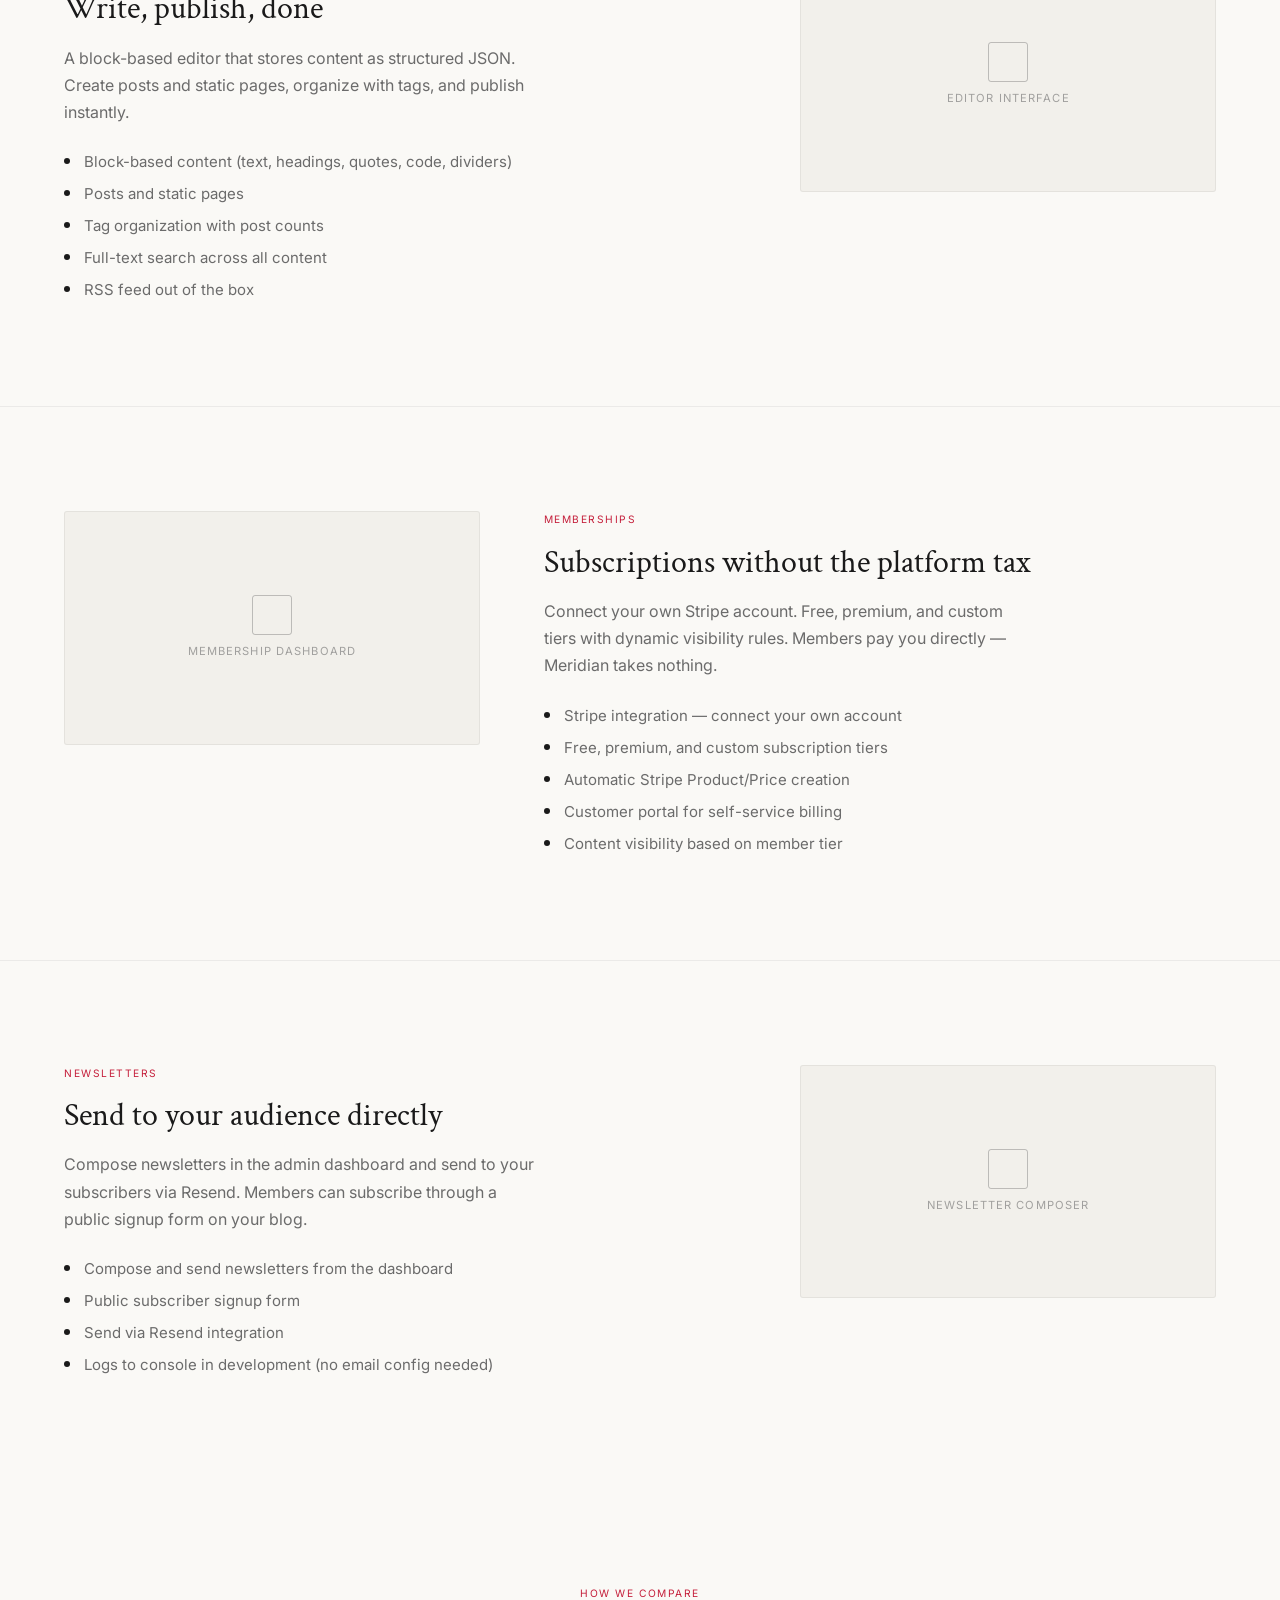
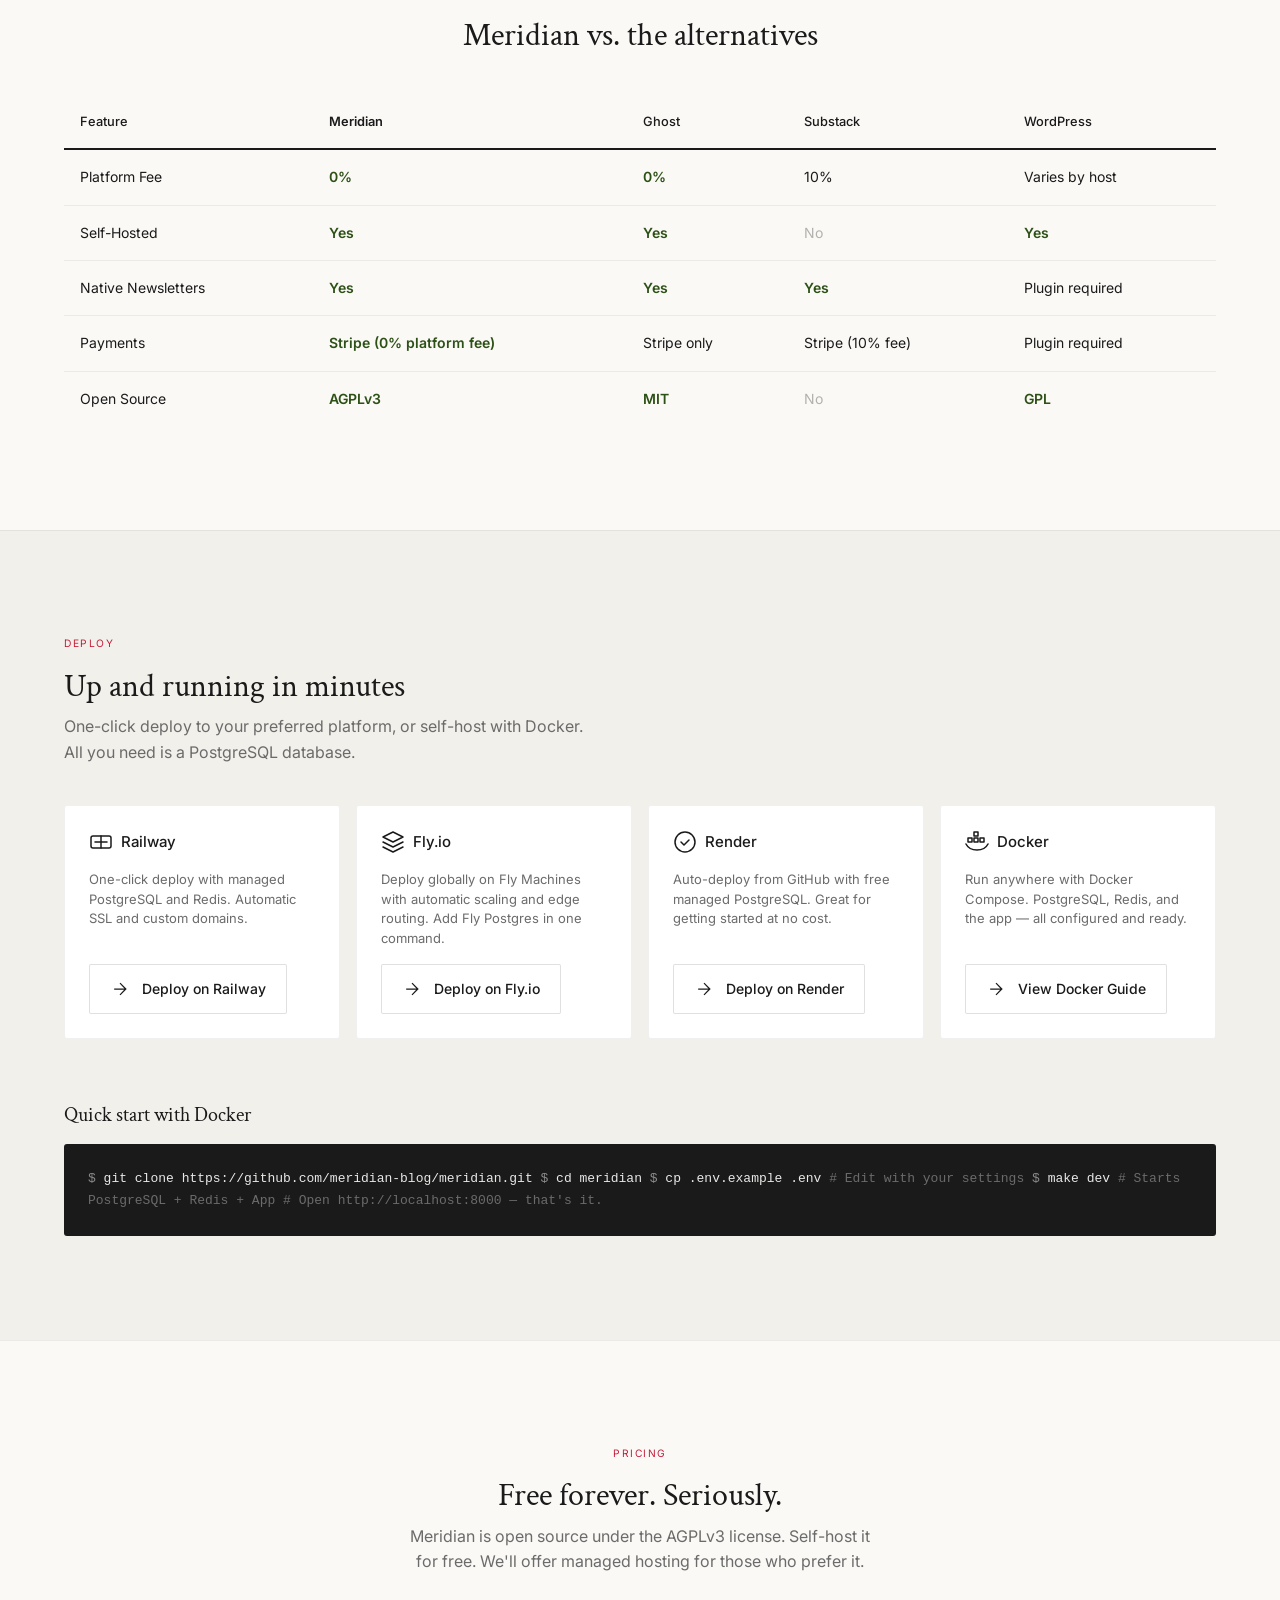
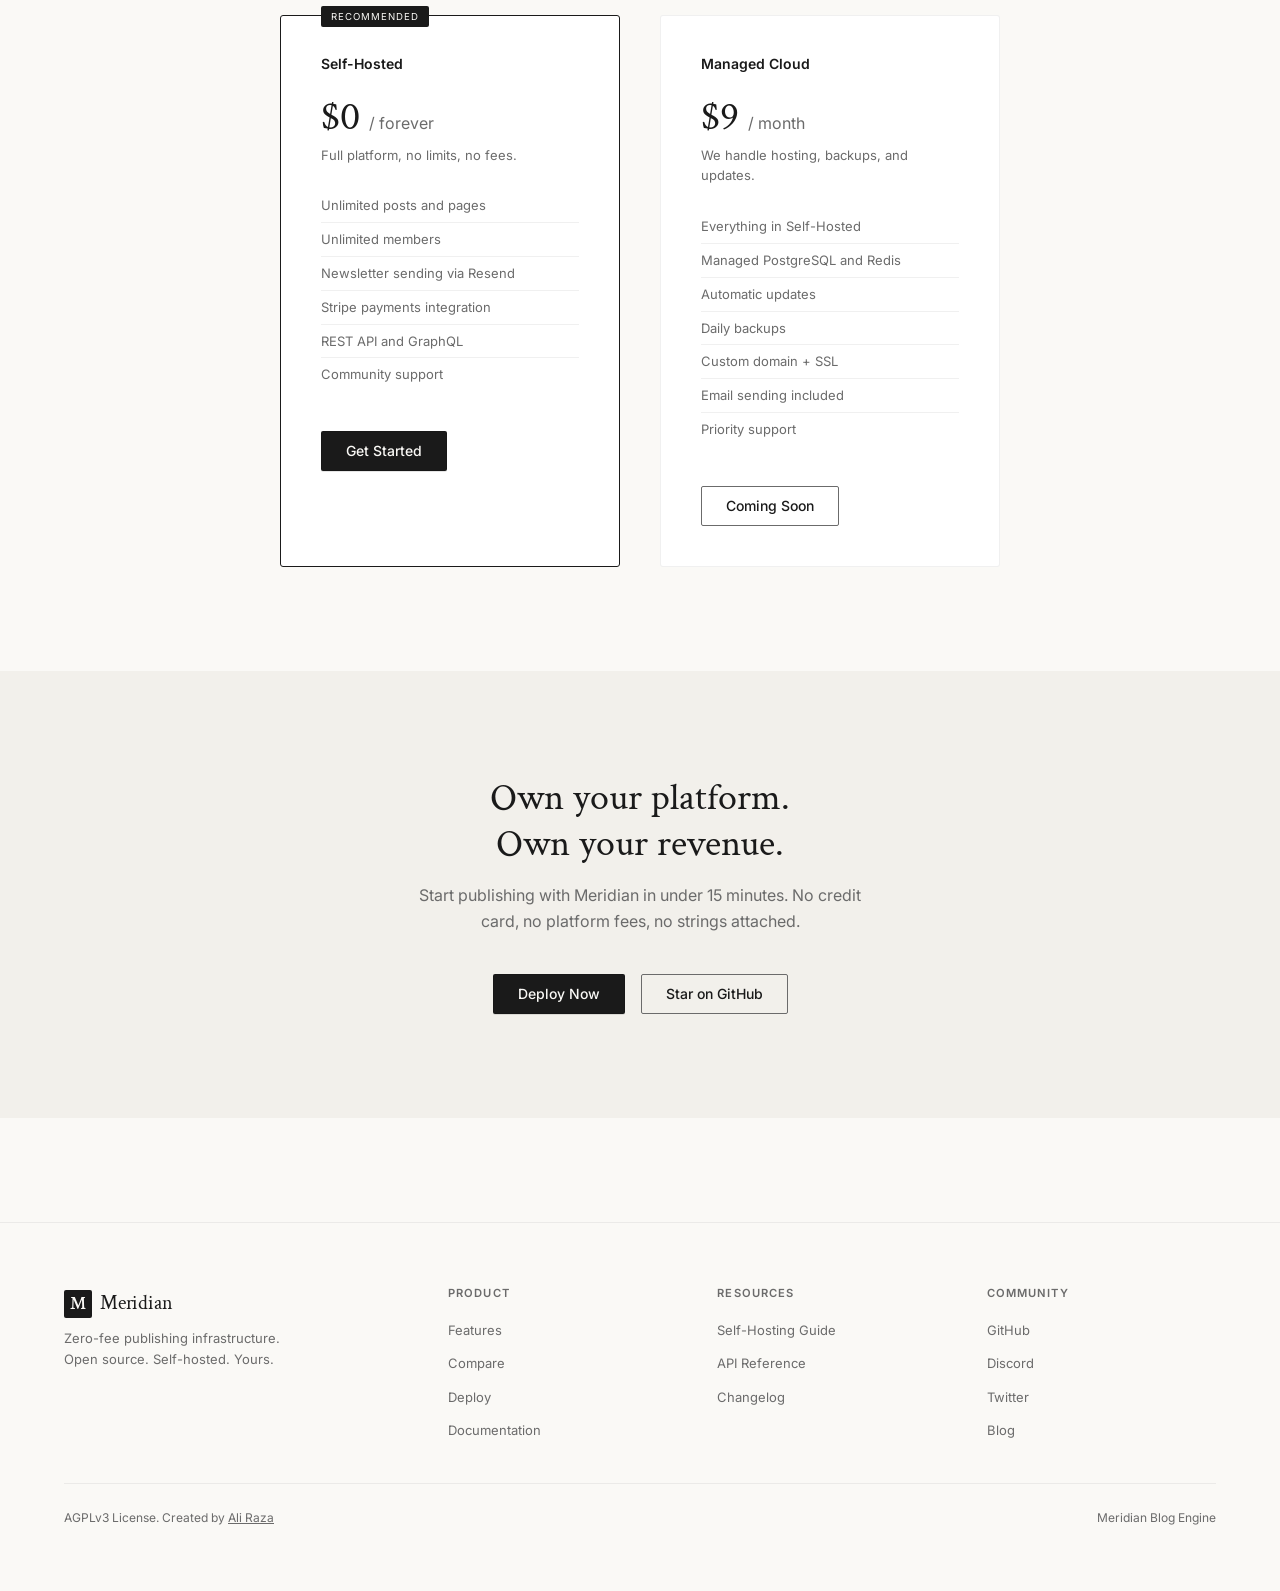
==== commit 44b38910: "Strip aspirational claims — reflect actual shipped features only" ====
--- a/index.html
+++ b/index.html
@@ -44,7 +44,7 @@
         <p class="hero-label">Open Source Publishing Platform</p>
         <h1 class="hero-title">Publish on your terms.<br>Keep every dollar.</h1>
         <p class="hero-subtitle">
-          Meridian is a self-hosted blog engine with memberships, newsletters, and growth tools built in. Zero platform fees. No vendor lock-in. Just your words, your audience, your revenue.
+          Meridian is a self-hosted blog engine with memberships and newsletters built in. Zero platform fees. No vendor lock-in. Just your words, your audience, your revenue.
         </p>
         <div class="hero-actions">
           <a href="#deploy" class="btn btn-primary">Deploy Now</a>
@@ -56,16 +56,12 @@
             <span class="hero-meta-label">Platform Fee</span>
           </div>
           <div class="hero-meta-item">
-            <span class="hero-meta-value">&lt;0.6s</span>
-            <span class="hero-meta-label">Median Load</span>
-          </div>
-          <div class="hero-meta-item">
             <span class="hero-meta-value">AGPLv3</span>
             <span class="hero-meta-label">License</span>
           </div>
           <div class="hero-meta-item">
-            <span class="hero-meta-value">150KB</span>
-            <span class="hero-meta-label">Core Payload</span>
+            <span class="hero-meta-value">Deno 2</span>
+            <span class="hero-meta-label">Runtime</span>
           </div>
         </div>
       </div>
@@ -79,29 +75,6 @@
     </div>
   </section>
 
-  <!-- ===== Stats Bar ===== -->
-  <section class="stats-bar">
-    <div class="container">
-      <div class="stats-grid">
-        <div class="stat-item">
-          <span class="stat-value">100%</span>
-          <span class="stat-label">Revenue Retained</span>
-        </div>
-        <div class="stat-item">
-          <span class="stat-value">&lt;100ms</span>
-          <span class="stat-label">Edge TTFB</span>
-        </div>
-        <div class="stat-item">
-          <span class="stat-value">Deno 2</span>
-          <span class="stat-label">Runtime</span>
-        </div>
-        <div class="stat-item">
-          <span class="stat-value">98%+</span>
-          <span class="stat-label">Email Deliverability</span>
-        </div>
-      </div>
-    </div>
-  </section>
 
   <!-- ===== Features ===== -->
   <section id="features">
@@ -111,16 +84,16 @@
       <div class="container grid-golden">
         <div>
           <p class="feature-label">Publishing</p>
-          <h2 class="feature-title">A writing environment that disappears</h2>
+          <h2 class="feature-title">Write, publish, done</h2>
           <p class="feature-desc">
-            Block-based editor with real-time collaboration, version history, and an AI refinement panel. Write in "Void" mode for distraction-free composing — all chrome fades, leaving only your words.
+            A block-based editor that stores content as structured JSON. Create posts and static pages, organize with tags, and publish instantly.
           </p>
           <ul class="feature-list">
-            <li>Block-based content stored as structured JSON</li>
-            <li>Drag-and-drop contextual paywalls</li>
-            <li>Git-like version control with visual diff</li>
-            <li>Inline toolbar on text selection</li>
-            <li>Slash commands for block insertion</li>
+            <li>Block-based content (text, headings, quotes, code, dividers)</li>
+            <li>Posts and static pages</li>
+            <li>Tag organization with post counts</li>
+            <li>Full-text search across all content</li>
+            <li>RSS feed out of the box</li>
           </ul>
         </div>
         <div class="image-placeholder" data-label="Editor Interface"></div>
@@ -153,61 +126,18 @@
       <div class="container grid-golden">
         <div>
           <p class="feature-label">Newsletters</p>
-          <h2 class="feature-title">Send to your audience, not through a middleman</h2>
+          <h2 class="feature-title">Send to your audience directly</h2>
           <p class="feature-desc">
-            Built-in newsletter engine with visual automation workflows, segment targeting, and deliverability optimization. BIMI/DMARC/DKIM enforcement out of the box.
+            Compose newsletters in the admin dashboard and send to your subscribers via Resend. Members can subscribe through a public signup form on your blog.
           </p>
           <ul class="feature-list">
-            <li>Visual workflow builder for automations</li>
-            <li>Welcome sequences, win-back campaigns</li>
-            <li>Dedicated IP warming automation</li>
-            <li>Gmail/Yahoo 2024 compliance built-in</li>
-            <li>Send via Resend, Postmark, or any provider</li>
+            <li>Compose and send newsletters from the dashboard</li>
+            <li>Public subscriber signup form</li>
+            <li>Send via Resend integration</li>
+            <li>Logs to console in development (no email config needed)</li>
           </ul>
         </div>
         <div class="image-placeholder" data-label="Newsletter Composer"></div>
-      </div>
-    </div>
-
-    <!-- Feature 4: Growth -->
-    <div class="feature-block">
-      <div class="container grid-golden-reverse">
-        <div class="image-placeholder" data-label="Referral Dashboard"></div>
-        <div>
-          <p class="feature-label">Growth Tools</p>
-          <h2 class="feature-title">Native referral and viral infrastructure</h2>
-          <p class="feature-desc">
-            Tiered referral programs, embeddable subscribe buttons, social proof badges, and one-click subscribe endpoints. Growth tooling that rivals Beehiiv — self-hosted.
-          </p>
-          <ul class="feature-list">
-            <li>Tiered and milestone-based referral rewards</li>
-            <li>Embeddable buttons and web components</li>
-            <li>Live subscriber count badges</li>
-            <li>UTM + cookie attribution tracking</li>
-            <li>AI-powered content resurrection for SEO</li>
-          </ul>
-        </div>
-      </div>
-    </div>
-
-    <!-- Feature 5: Analytics -->
-    <div class="feature-block">
-      <div class="container grid-golden">
-        <div>
-          <p class="feature-label">Analytics</p>
-          <h2 class="feature-title">Privacy-first insights, not surveillance</h2>
-          <p class="feature-desc">
-            First-party analytics with churn prediction, LTV forecasting, and content velocity metrics. No Google Analytics dependency. Your data stays on your infrastructure.
-          </p>
-          <ul class="feature-list">
-            <li>Real-time dashboard with sparklines</li>
-            <li>30-day churn prediction ML model</li>
-            <li>Cohort-based LTV forecasting</li>
-            <li>Anonymized peer benchmarking</li>
-            <li>SQL interface for custom reports</li>
-          </ul>
-        </div>
-        <div class="image-placeholder" data-label="Analytics Dashboard"></div>
       </div>
     </div>
 
@@ -253,39 +183,11 @@
               <td>Plugin required</td>
             </tr>
             <tr>
-              <td>Referral Program</td>
-              <td class="highlight"><span class="check">Built-in</span></td>
-              <td><span class="cross">No</span></td>
-              <td><span class="cross">No</span></td>
-              <td>Plugin required</td>
-            </tr>
-            <tr>
               <td>Payments</td>
               <td class="highlight"><span class="check">Stripe (0% platform fee)</span></td>
               <td>Stripe only</td>
               <td>Stripe (10% fee)</td>
               <td>Plugin required</td>
-            </tr>
-            <tr>
-              <td>AI Content Tools</td>
-              <td class="highlight"><span class="check">Native</span></td>
-              <td><span class="cross">No</span></td>
-              <td><span class="cross">No</span></td>
-              <td>Plugin required</td>
-            </tr>
-            <tr>
-              <td>Edge-First Performance</td>
-              <td class="highlight"><span class="check">&lt;100ms TTFB</span></td>
-              <td>Varies</td>
-              <td>Varies</td>
-              <td>Slow by default</td>
-            </tr>
-            <tr>
-              <td>Core Payload</td>
-              <td class="highlight"><span class="check">&lt;150KB</span></td>
-              <td>~300KB</td>
-              <td>~1MB+</td>
-              <td>Varies widely</td>
             </tr>
             <tr>
               <td>Open Source</td>
@@ -395,36 +297,6 @@
     </div>
   </section>
 
-  <!-- ===== Testimonials (Placeholder) ===== -->
-  <section class="testimonial">
-    <div class="container">
-      <p class="feature-label" style="text-align:center;margin-bottom:var(--space-lg);">What creators say</p>
-      <div class="testimonial-grid">
-        <div class="testimonial-card">
-          <blockquote>"Switching from Substack saved us $2,400/month in platform fees. Meridian paid for itself before we finished the migration."</blockquote>
-          <cite>
-            <div class="cite-avatar"></div>
-            <span>Placeholder Name, Publication</span>
-          </cite>
-        </div>
-        <div class="testimonial-card">
-          <blockquote>"The referral system alone doubled our subscriber growth in three months. And it's all self-hosted — no data leaves our servers."</blockquote>
-          <cite>
-            <div class="cite-avatar"></div>
-            <span>Placeholder Name, Publication</span>
-          </cite>
-        </div>
-        <div class="testimonial-card">
-          <blockquote>"Finally, a publishing platform that treats performance as a feature, not an afterthought. Sub-100ms pages, globally."</blockquote>
-          <cite>
-            <div class="cite-avatar"></div>
-            <span>Placeholder Name, Publication</span>
-          </cite>
-        </div>
-      </div>
-    </div>
-  </section>
-
   <!-- ===== Pricing (Self-Hosted = Free) ===== -->
   <section class="section">
     <div class="container">
@@ -442,10 +314,9 @@
           <ul class="pricing-features">
             <li>Unlimited posts and pages</li>
             <li>Unlimited members</li>
-            <li>Newsletters and automations</li>
-            <li>Referral and growth tools</li>
+            <li>Newsletter sending via Resend</li>
             <li>Stripe payments integration</li>
-            <li>Full API and GraphQL access</li>
+            <li>REST API and GraphQL</li>
             <li>Community support</li>
           </ul>
           <a href="docs.html" class="btn btn-primary">Get Started</a>
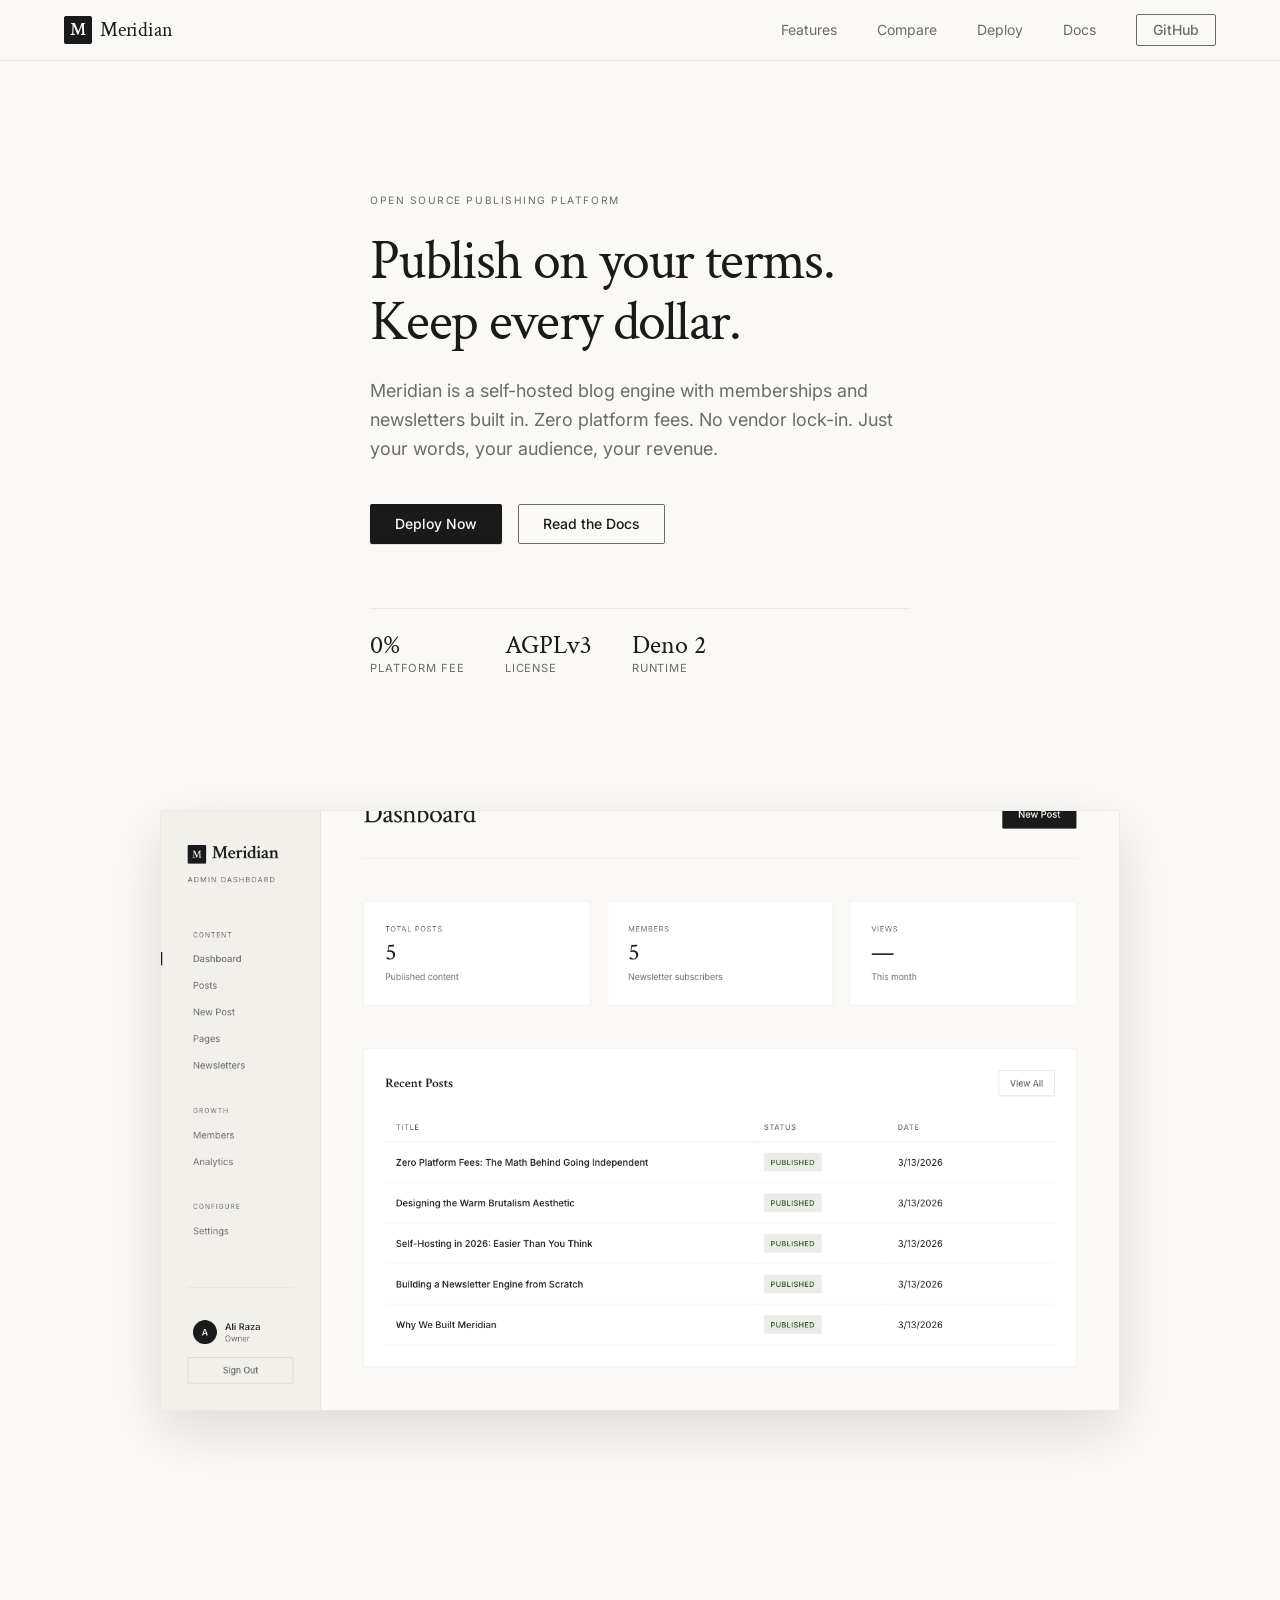
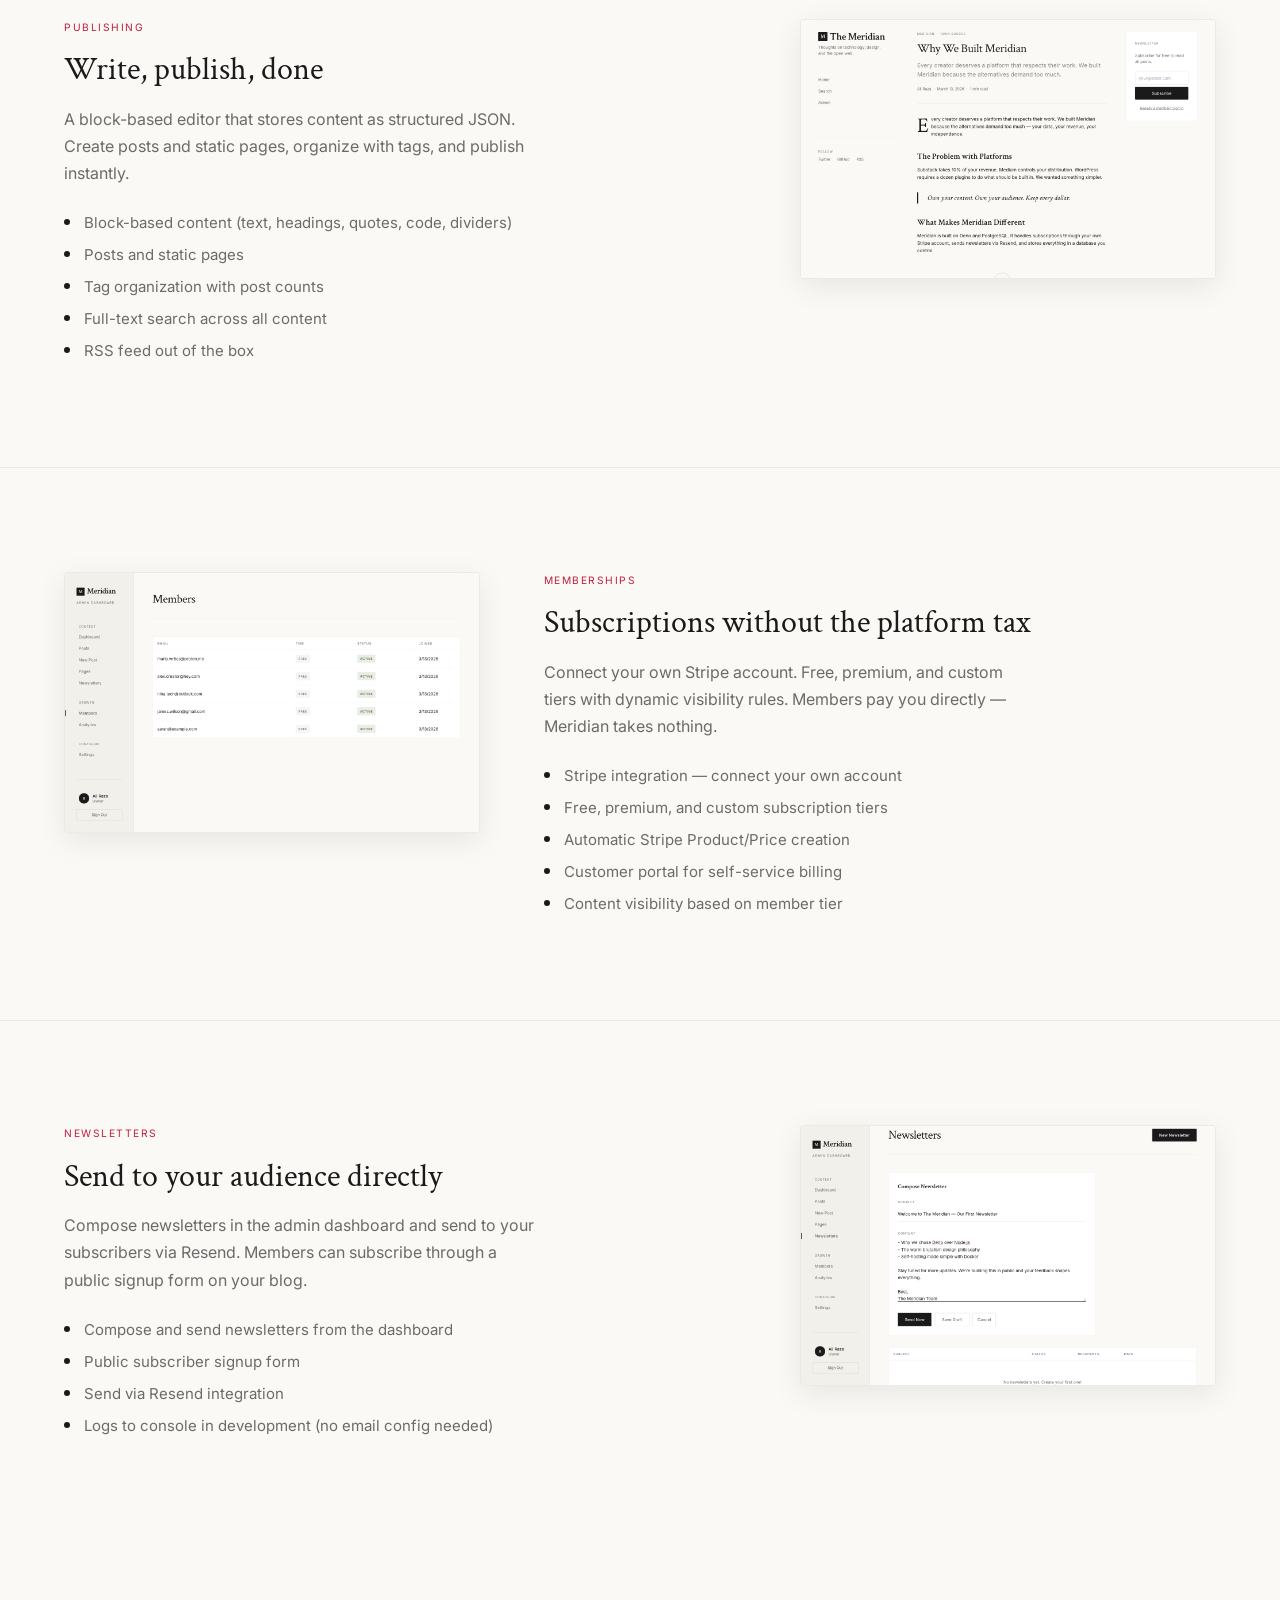
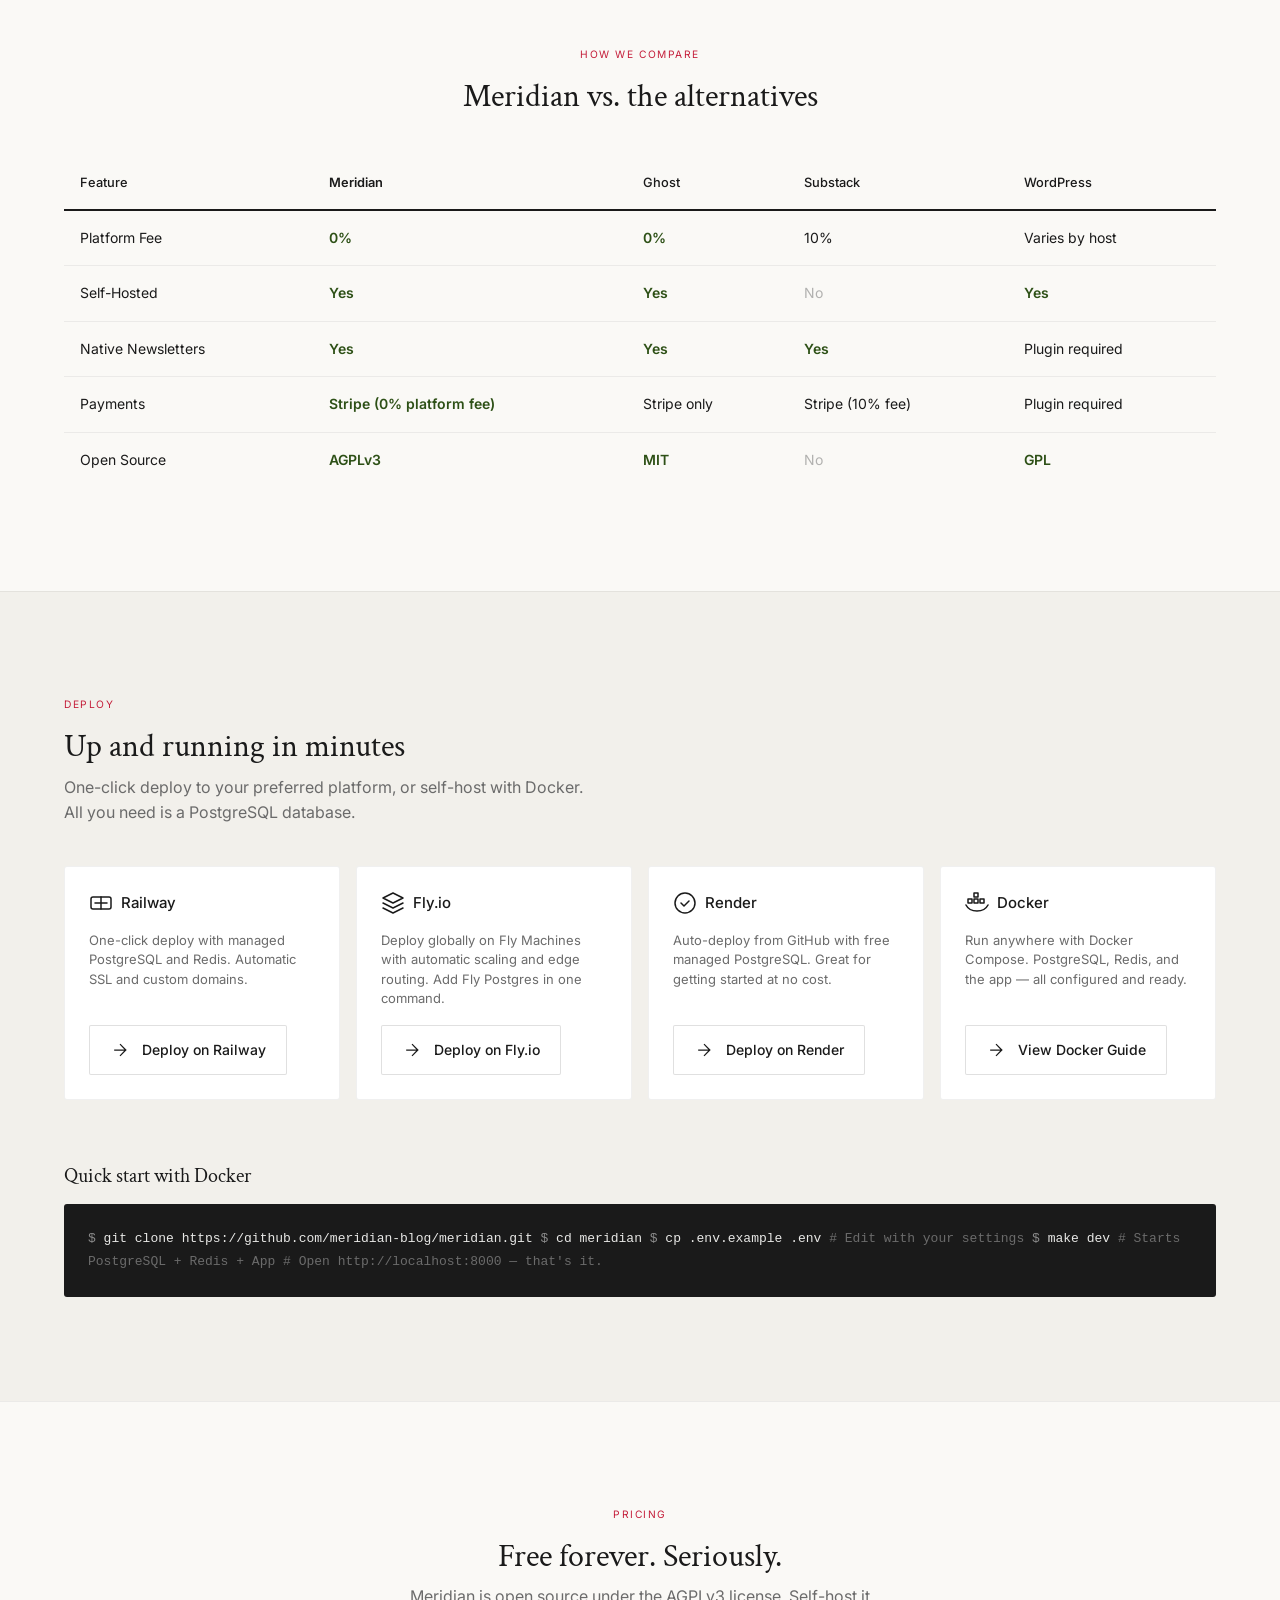
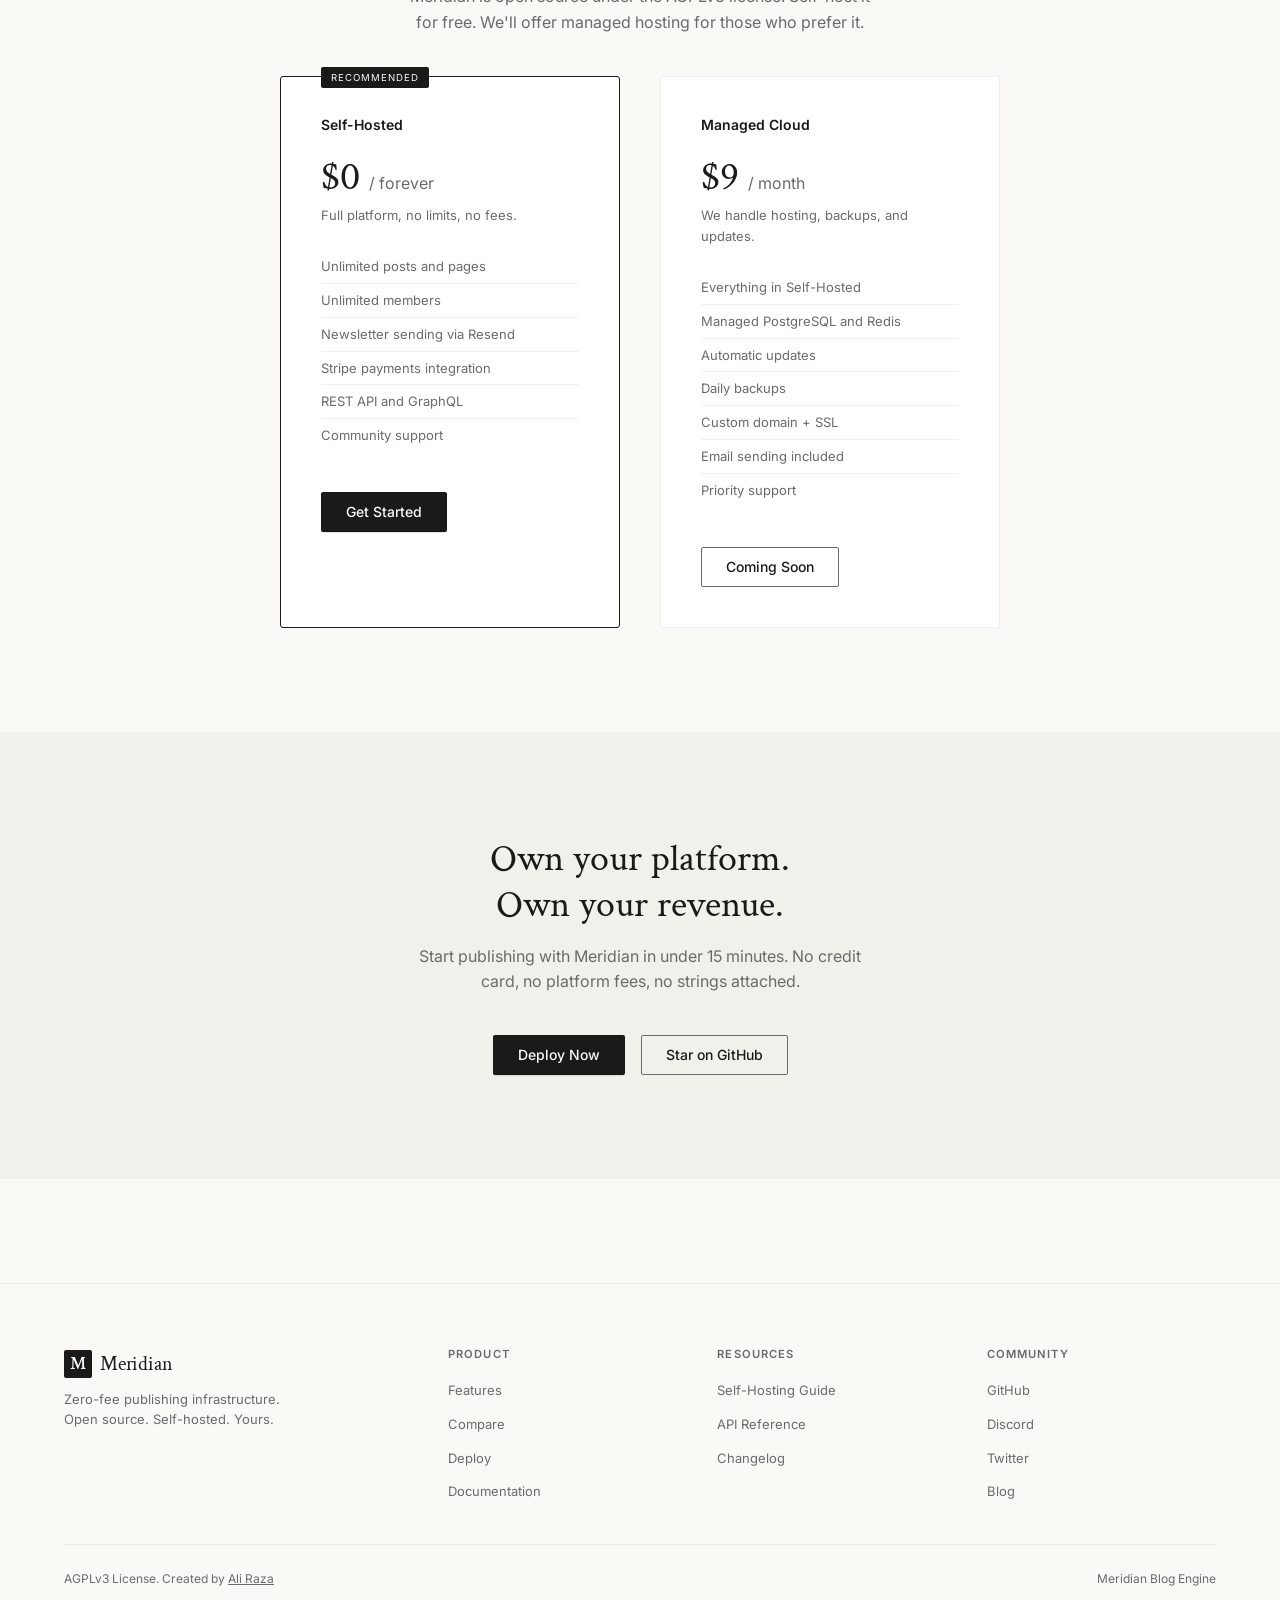
==== commit 1f346869: "Add screenshots to feature sections and hero" ====
--- a/index.html
+++ b/index.html
@@ -71,7 +71,7 @@
   <!-- ===== Screenshot / Preview ===== -->
   <section class="section" style="padding-top:0;">
     <div class="container">
-      <div class="image-placeholder" data-label="Meridian Dashboard Screenshot" style="max-width:960px;margin:0 auto;aspect-ratio:16/9;border-radius:3px;"></div>
+      <img src="assets/screenshots/admin-dashboard.png" alt="Meridian Dashboard" style="max-width:960px;margin:0 auto;display:block;border-radius:3px;border:1px solid rgba(0,0,0,0.06);box-shadow:0 20px 60px rgba(0,0,0,0.12);">
     </div>
   </section>
 
@@ -96,14 +96,14 @@
             <li>RSS feed out of the box</li>
           </ul>
         </div>
-        <div class="image-placeholder" data-label="Editor Interface"></div>
+        <img src="assets/screenshots/post-detail.png" alt="Post detail view" style="width:100%;border-radius:3px;border:1px solid rgba(0,0,0,0.06);box-shadow:0 8px 30px rgba(0,0,0,0.08);">
       </div>
     </div>
 
     <!-- Feature 2: Memberships -->
     <div class="feature-block">
       <div class="container grid-golden-reverse">
-        <div class="image-placeholder" data-label="Membership Dashboard"></div>
+        <img src="assets/screenshots/members.png" alt="Members dashboard" style="width:100%;border-radius:3px;border:1px solid rgba(0,0,0,0.06);box-shadow:0 8px 30px rgba(0,0,0,0.08);">
         <div>
           <p class="feature-label">Memberships</p>
           <h2 class="feature-title">Subscriptions without the platform tax</h2>
@@ -137,7 +137,7 @@
             <li>Logs to console in development (no email config needed)</li>
           </ul>
         </div>
-        <div class="image-placeholder" data-label="Newsletter Composer"></div>
+        <img src="assets/screenshots/newsletter-composer.png" alt="Newsletter composer" style="width:100%;border-radius:3px;border:1px solid rgba(0,0,0,0.06);box-shadow:0 8px 30px rgba(0,0,0,0.08);">
       </div>
     </div>
 
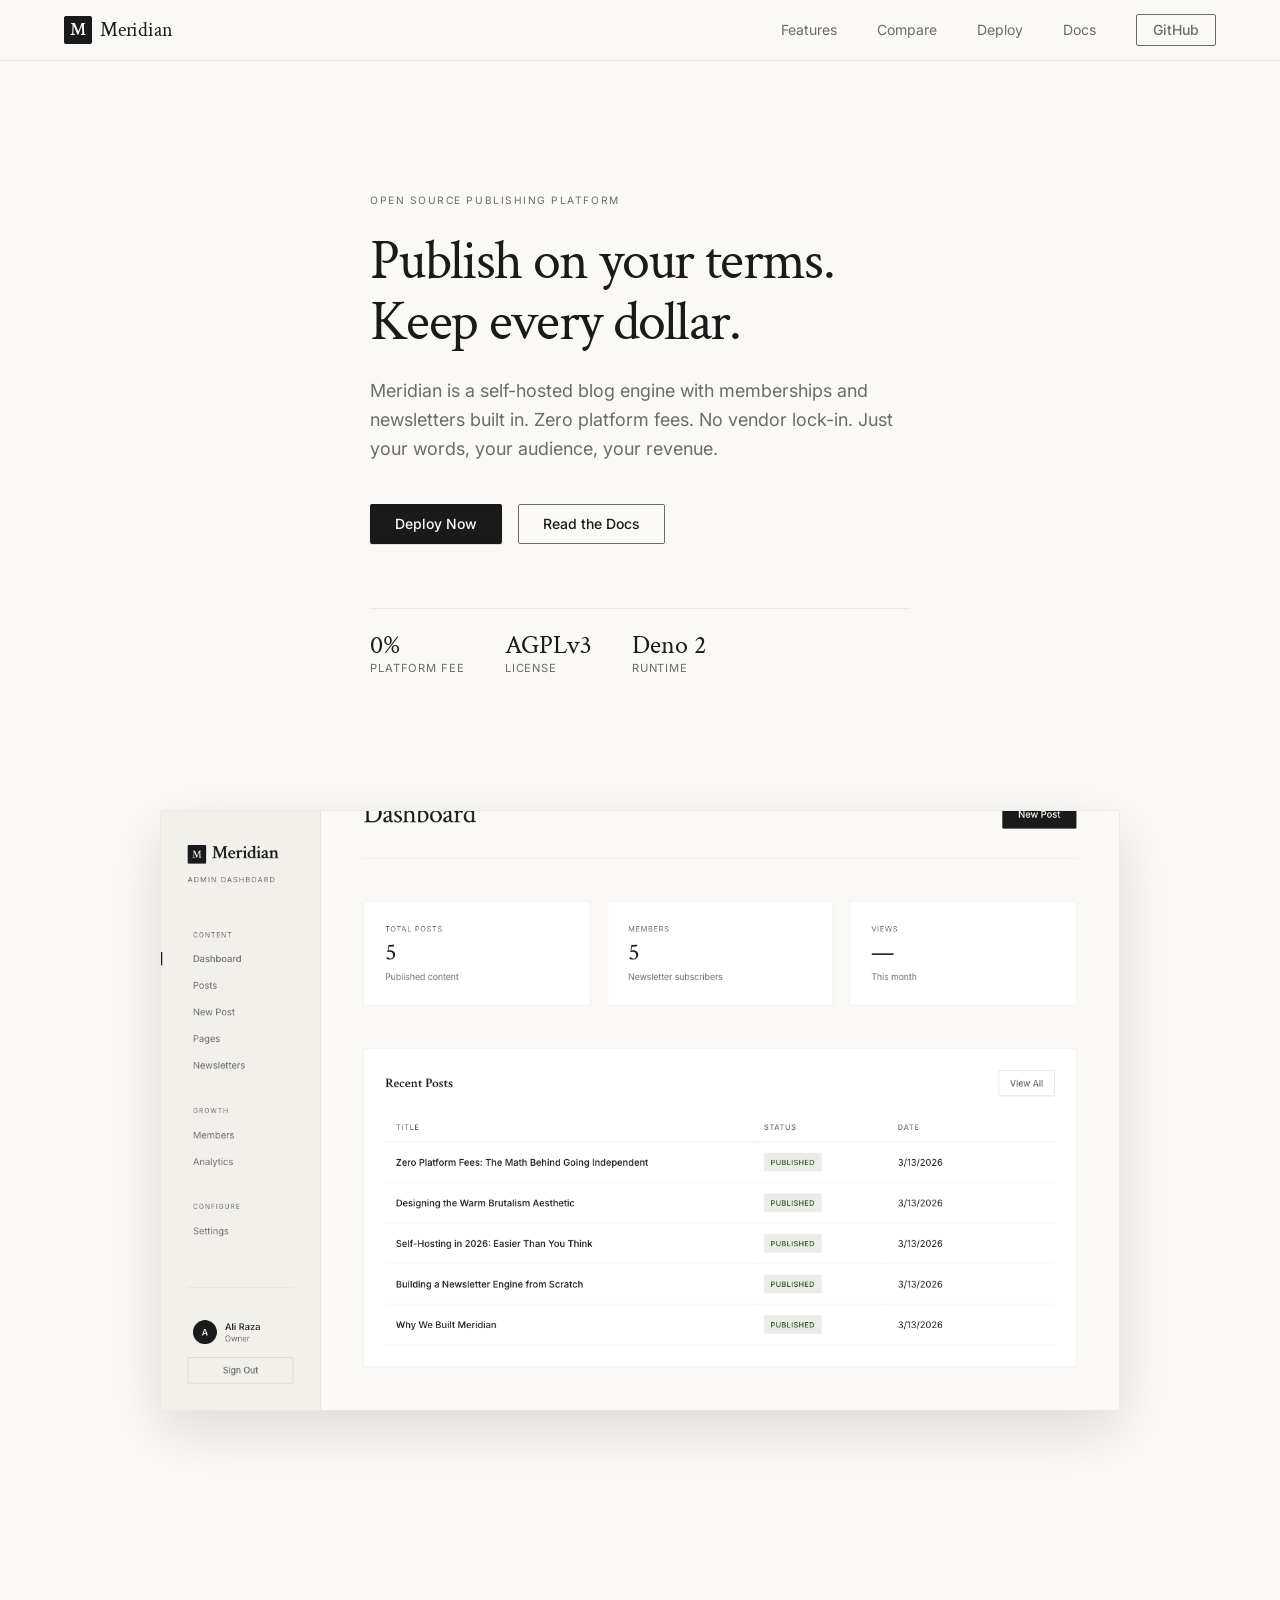
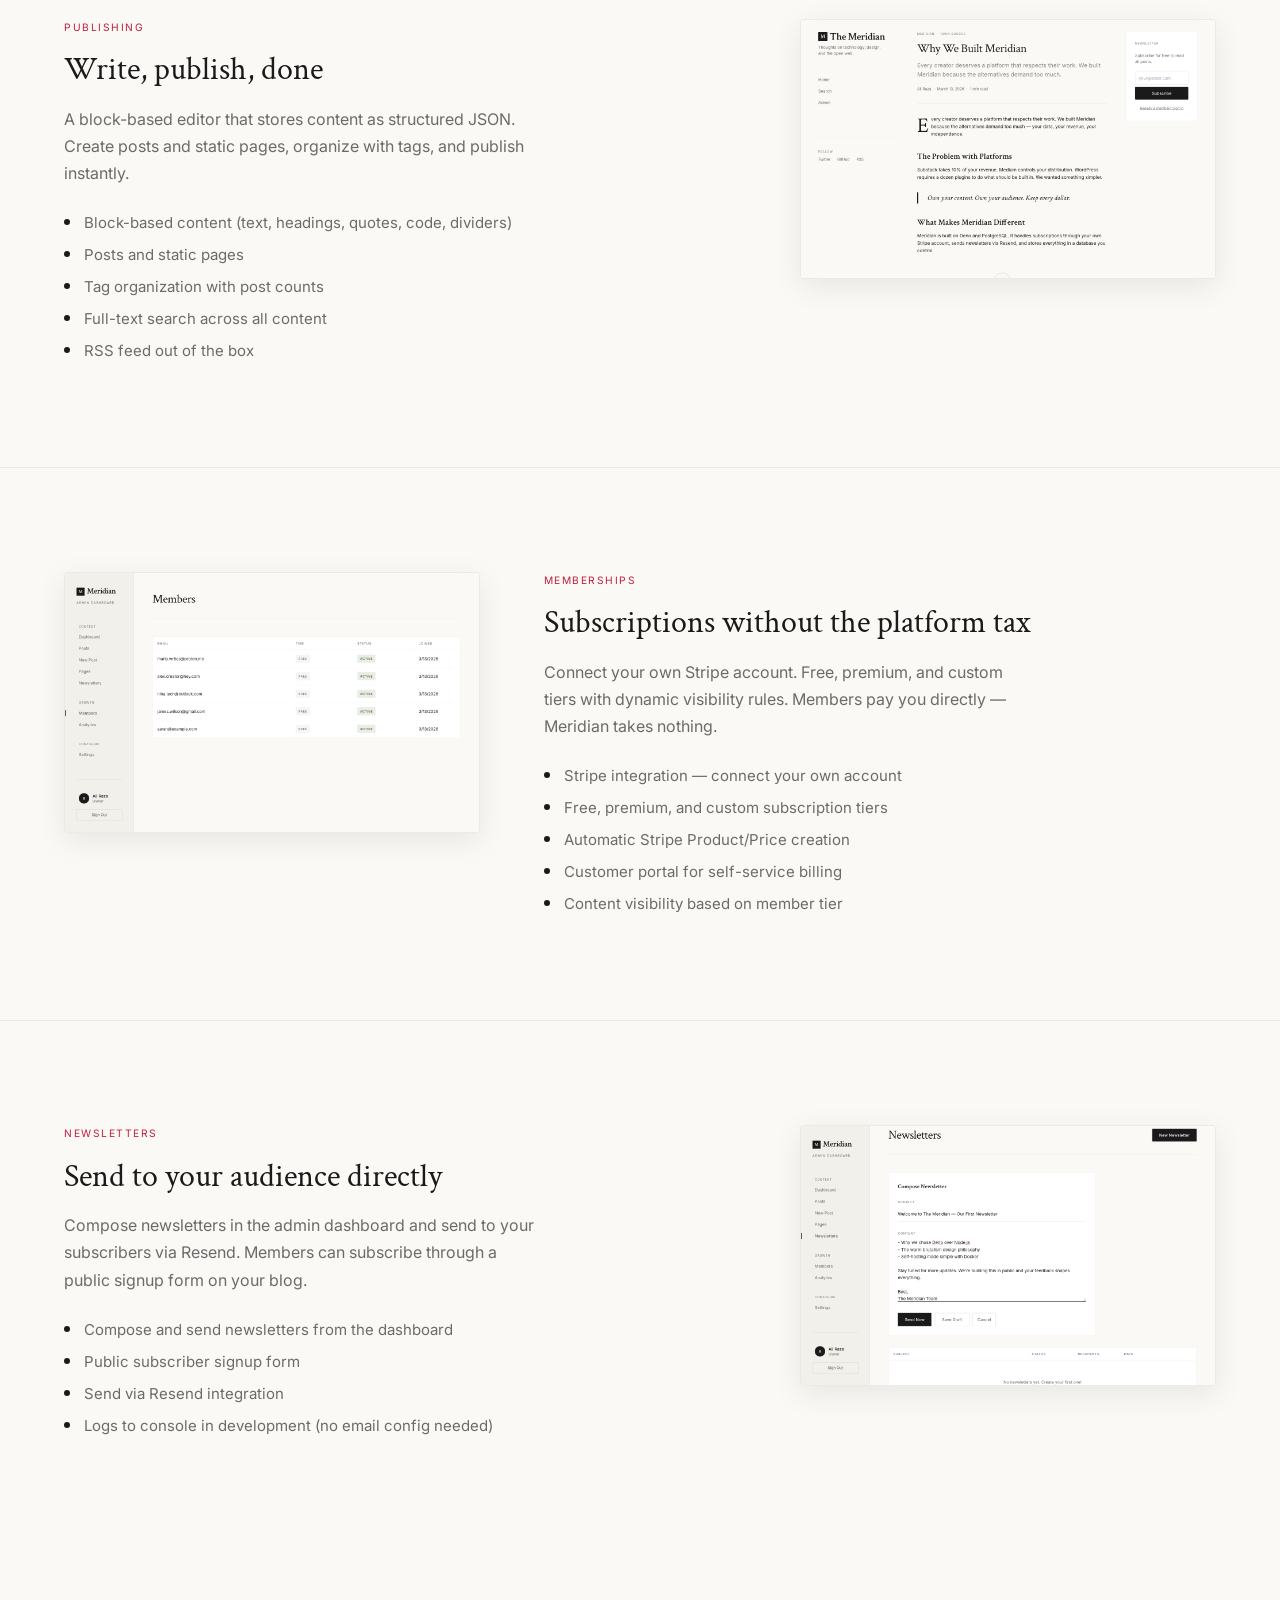
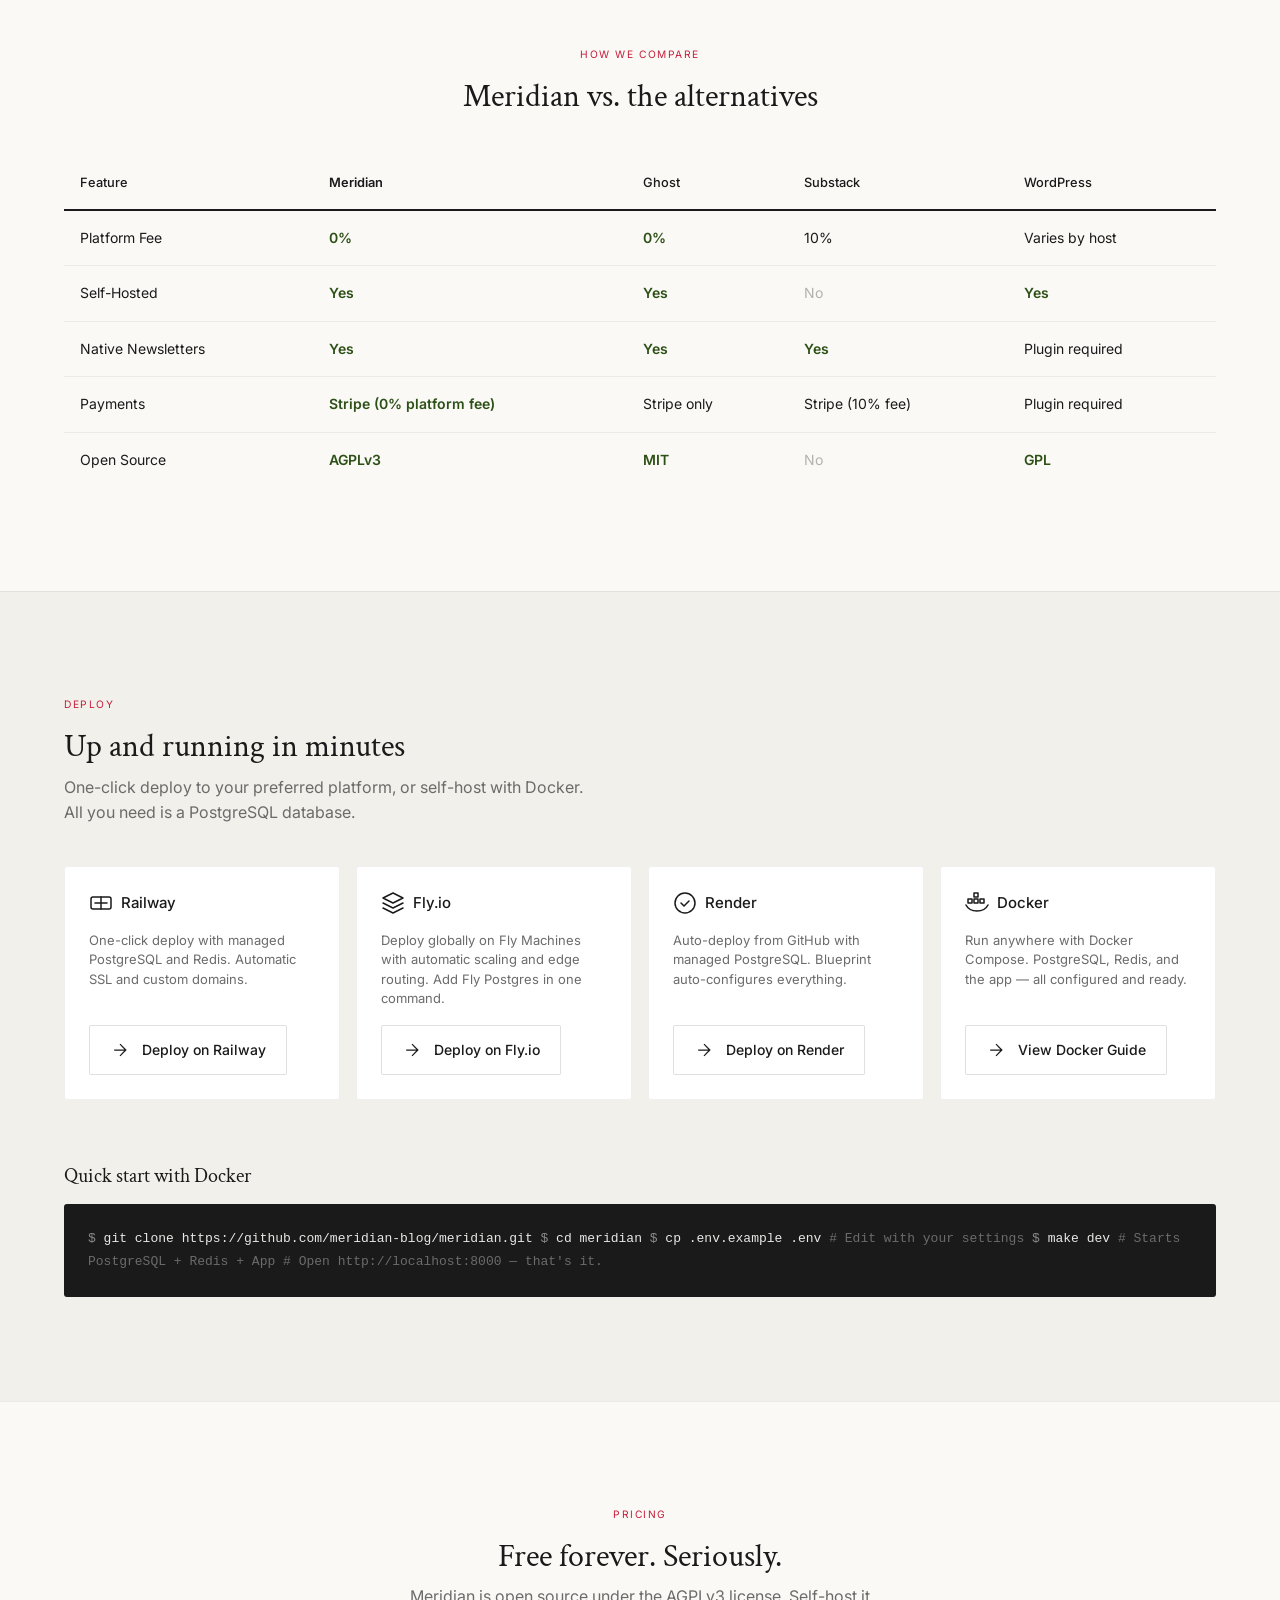
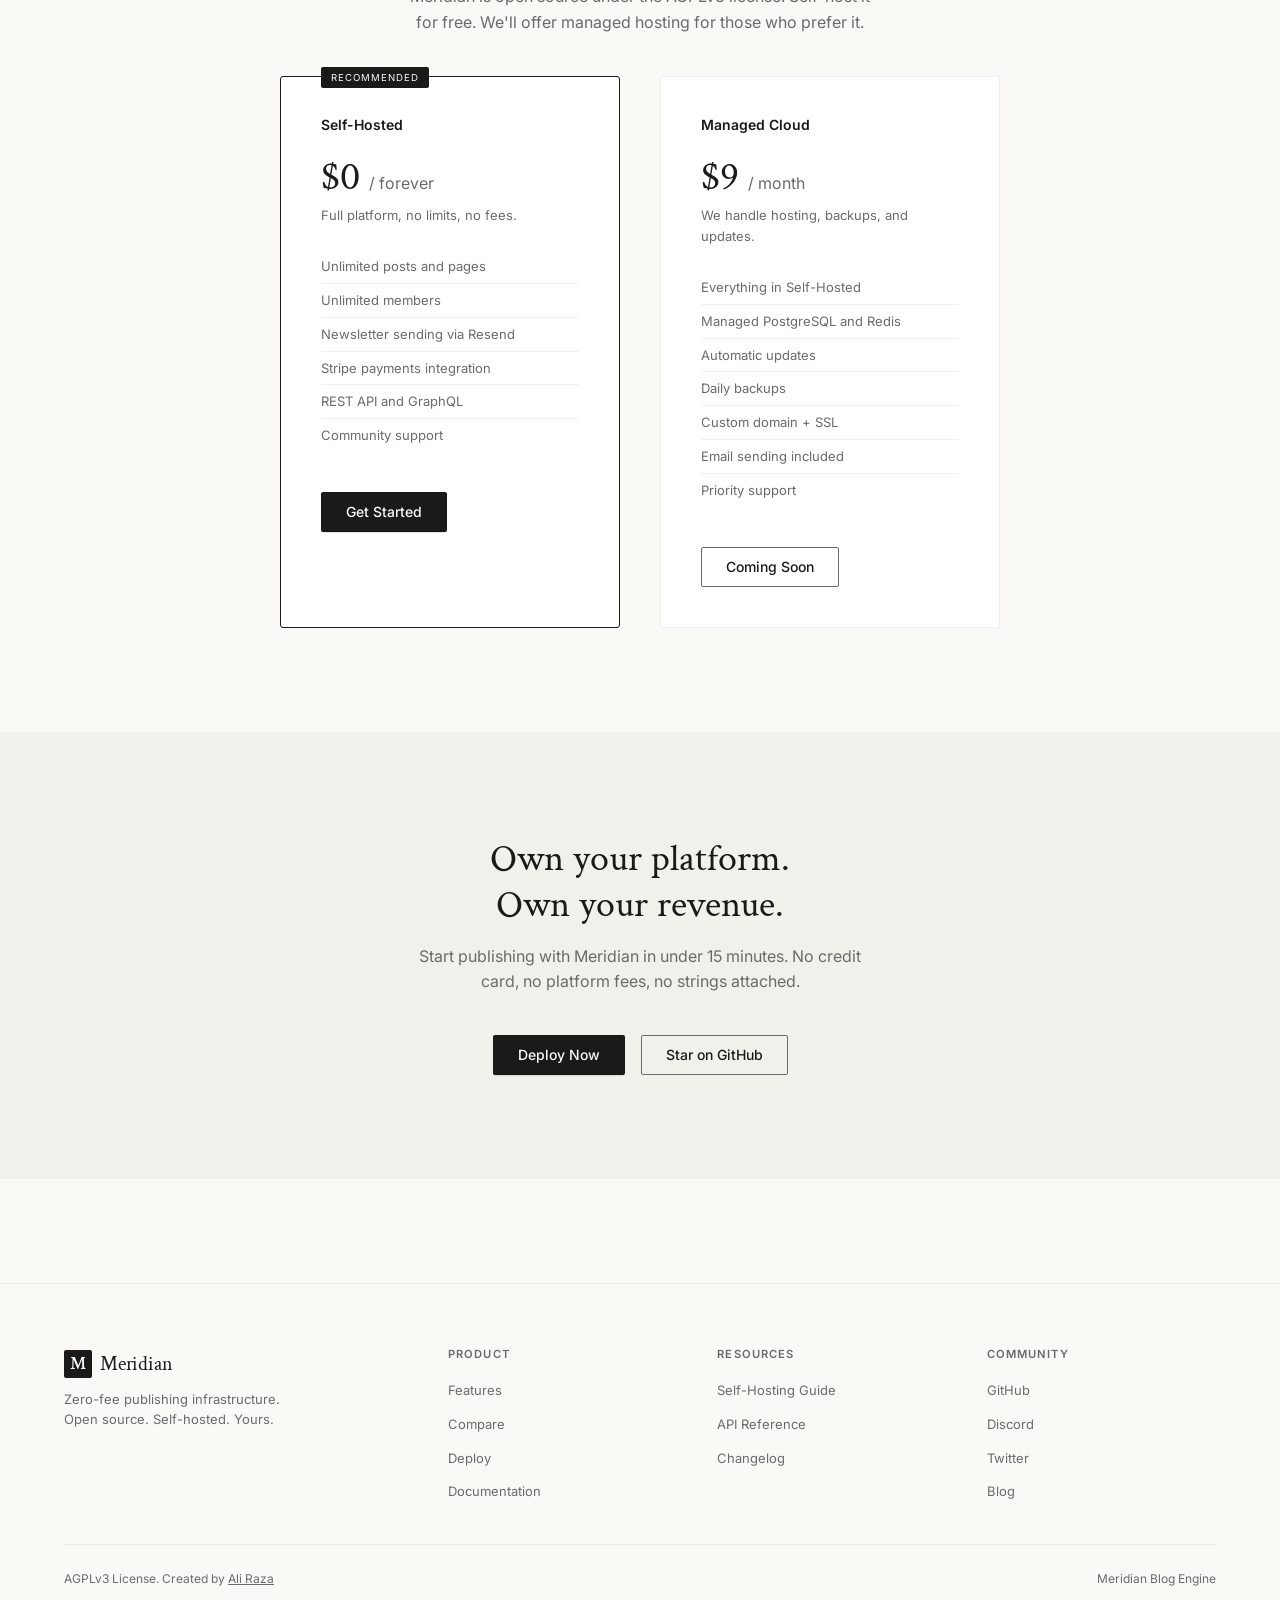
==== commit ff6bb249: "added deploy links" ====
--- a/index.html
+++ b/index.html
@@ -223,7 +223,7 @@
             <span>Railway</span>
           </div>
           <p>One-click deploy with managed PostgreSQL and Redis. Automatic SSL and custom domains.</p>
-          <a href="#" class="btn btn-deploy">
+          <a href="https://railway.app/new/template?template=https://github.com/meridian-blog/meridian" class="btn btn-deploy" target="_blank" rel="noopener">
             <svg viewBox="0 0 24 24" fill="none" stroke="currentColor" stroke-width="1.5"><path d="M5 12h14M12 5l7 7-7 7"/></svg>
             Deploy on Railway
           </a>
@@ -240,7 +240,7 @@
             <span>Fly.io</span>
           </div>
           <p>Deploy globally on Fly Machines with automatic scaling and edge routing. Add Fly Postgres in one command.</p>
-          <a href="#" class="btn btn-deploy">
+          <a href="https://github.com/meridian-blog/meridian#flyio" class="btn btn-deploy" target="_blank" rel="noopener">
             <svg viewBox="0 0 24 24" fill="none" stroke="currentColor" stroke-width="1.5"><path d="M5 12h14M12 5l7 7-7 7"/></svg>
             Deploy on Fly.io
           </a>
@@ -255,8 +255,8 @@
             </svg>
             <span>Render</span>
           </div>
-          <p>Auto-deploy from GitHub with free managed PostgreSQL. Great for getting started at no cost.</p>
-          <a href="#" class="btn btn-deploy">
+          <p>Auto-deploy from GitHub with managed PostgreSQL. Blueprint auto-configures everything.</p>
+          <a href="https://render.com/deploy?repo=https://github.com/meridian-blog/meridian" class="btn btn-deploy" target="_blank" rel="noopener">
             <svg viewBox="0 0 24 24" fill="none" stroke="currentColor" stroke-width="1.5"><path d="M5 12h14M12 5l7 7-7 7"/></svg>
             Deploy on Render
           </a>
